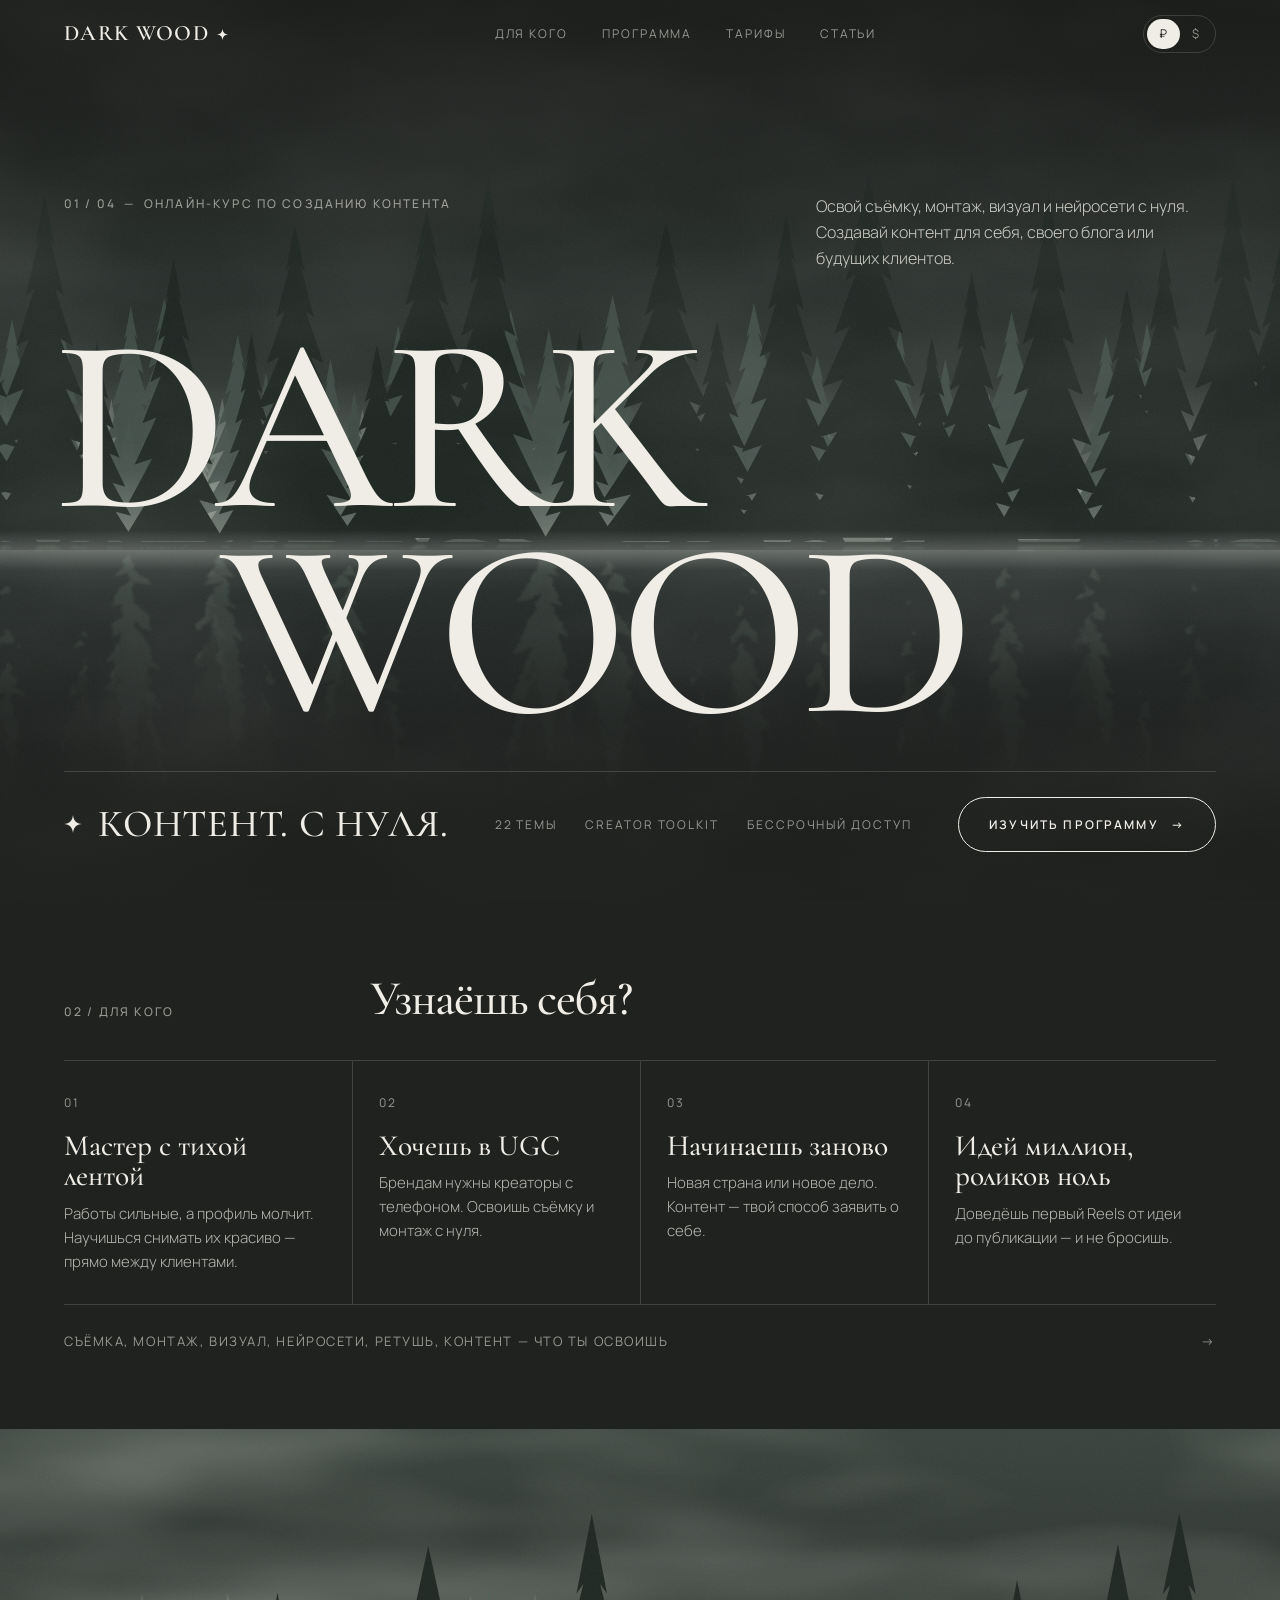
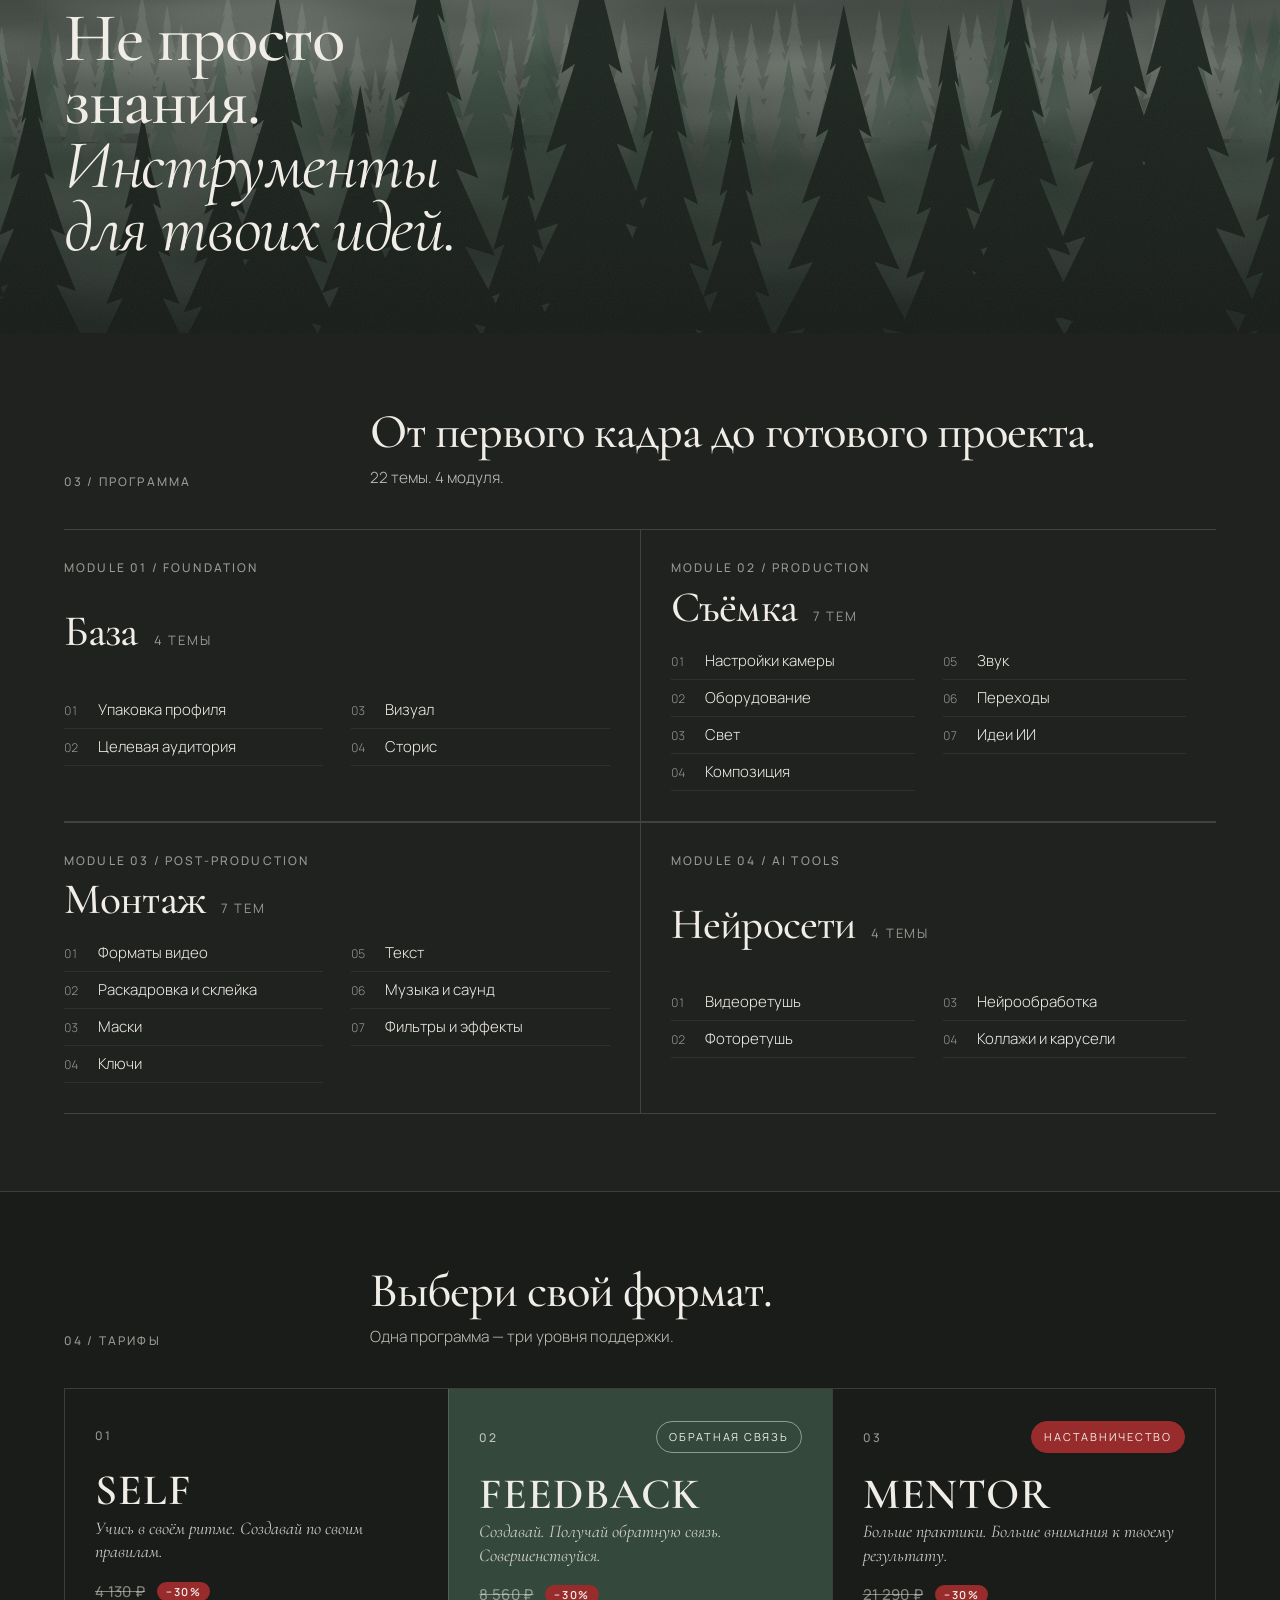
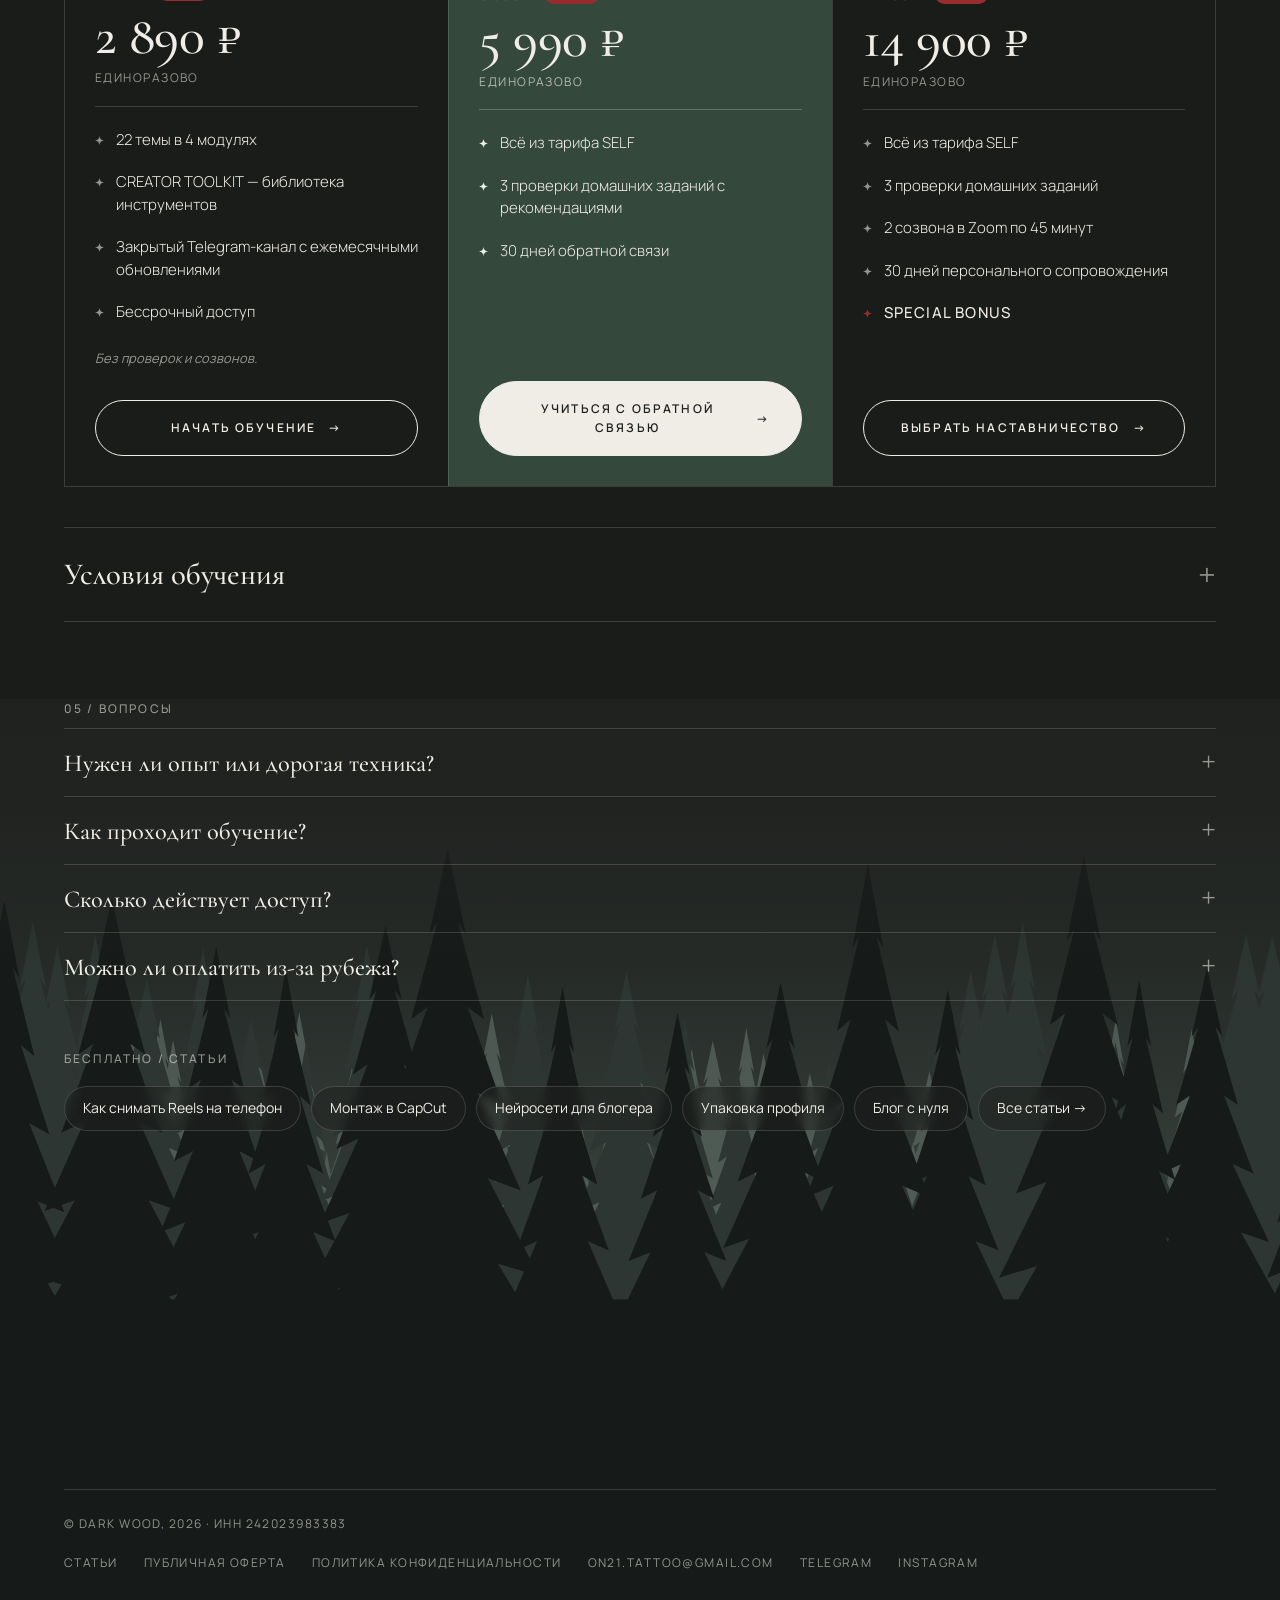
==== index.html @ 6a37f1b8 "Перечёркнутые старые цены −30%; лес внизу без тумана и отражения, уходит в тёмную область Co-Authore" ====
<!DOCTYPE html>
<html lang="ru">
<head>
<meta charset="utf-8">
<meta name="viewport" content="width=device-width, initial-scale=1">
<title>DARK WOOD — онлайн-курс по созданию контента: съёмка, монтаж, нейросети, SMM</title>
<meta name="description" content="Онлайн-курс по созданию контента и блогингу с нуля: съёмка Reels на телефон, монтаж в CapCut, нейросети для контента, ретушь, визуал и продвижение в соцсетях (SMM). 22 темы, бессрочный доступ.">
<meta name="keywords" content="курс блогинга, обучение монтажу, монтаж в CapCut, курс по нейросетям, обучение SMM, съёмка Reels, как вести блог, создание контента, курс для блогеров, онлайн-курс монтажа видео">
<meta name="robots" content="index, follow">
<link rel="canonical" href="https://hulijuli.com/">
<meta name="theme-color" content="#202220">
<link rel="icon" href="favicon.svg" type="image/svg+xml">
<meta property="og:type" content="website">
<meta property="og:locale" content="ru_RU">
<meta property="og:site_name" content="DARK WOOD">
<meta property="og:title" content="DARK WOOD — контент с нуля: съёмка, монтаж, нейросети">
<meta property="og:description" content="Онлайн-курс для блогеров и тех, кто создаёт контент: Reels на телефон, монтаж в CapCut, нейросети, визуал и SMM. 22 темы, бессрочный доступ.">
<meta property="og:url" content="https://hulijuli.com/">
<meta property="og:image" content="https://hulijuli.com/og.png">
<meta property="og:image:width" content="1200">
<meta property="og:image:height" content="630">
<meta name="twitter:card" content="summary_large_image">
<script type="application/ld+json">[{"@context": "https://schema.org", "@type": "Course", "name": "DARK WOOD — контент с нуля", "description": "Онлайн-курс по созданию контента и блогингу с нуля: съёмка Reels на телефон, монтаж в CapCut, нейросети для контента, ретушь, визуал и продвижение в соцсетях (SMM). 22 темы, бессрочный доступ.", "inLanguage": "ru", "url": "https://hulijuli.com/", "provider": {"@type": "Person", "name": "Юлия Ткаченко", "url": "https://hulijuli.com/", "sameAs": ["https://t.me/huli_juli"]}, "educationalLevel": "Beginner", "teaches": ["съёмка контента", "монтаж видео в CapCut", "Reels", "нейросети для контента", "ретушь фото и видео", "визуал для соцсетей", "SMM и продвижение в соцсетях", "ведение блога"], "hasCourseInstance": {"@type": "CourseInstance", "courseMode": "online"}, "offers": [{"@type": "Offer", "name": "SELF", "price": "2890", "priceCurrency": "RUB", "category": "Paid", "availability": "https://schema.org/InStock", "url": "https://hulijuli.com/#pricing"}, {"@type": "Offer", "name": "FEEDBACK", "price": "5990", "priceCurrency": "RUB", "category": "Paid", "availability": "https://schema.org/InStock", "url": "https://hulijuli.com/#pricing"}, {"@type": "Offer", "name": "MENTOR", "price": "14900", "priceCurrency": "RUB", "category": "Paid", "availability": "https://schema.org/InStock", "url": "https://hulijuli.com/#pricing"}]}, {"@context": "https://schema.org", "@type": "FAQPage", "mainEntity": [{"@type": "Question", "name": "Для кого курс DARK WOOD?", "acceptedAnswer": {"@type": "Answer", "text": "Для тех, кто хочет научиться создавать контент с нуля: для своего блога, личного бренда, бизнеса или будущих клиентов. Подойдёт начинающим блогерам, экспертам, мастерам и всем, кто хочет освоить съёмку, монтаж и нейросети."}}, {"@type": "Question", "name": "Нужен ли опыт или дорогая техника?", "acceptedAnswer": {"@type": "Answer", "text": "Нет. Обучение начинается с базы, а снимать выразительные кадры можно даже на телефон."}}, {"@type": "Question", "name": "Чему я научусь на курсе?", "acceptedAnswer": {"@type": "Answer", "text": "Упаковке профиля и работе с целевой аудиторией, визуалу и сторис, съёмке (свет, композиция, звук, переходы), монтажу Reels и коротких видео в CapCut (маски, ключи, текст, музыка, эффекты), а также ретуши фото и видео с помощью нейросетей, коллажам и каруселям."}}, {"@type": "Question", "name": "Как проходит обучение?", "acceptedAnswer": {"@type": "Answer", "text": "Все 22 темы курса находятся в закрытом Telegram-канале. Учиться можно в своём ритме. В тарифах FEEDBACK и MENTOR есть проверки домашних заданий, а в MENTOR — индивидуальные созвоны в Zoom."}}, {"@type": "Question", "name": "Сколько действует доступ?", "acceptedAnswer": {"@type": "Answer", "text": "Доступ к материалам курса, библиотеке CREATOR TOOLKIT и дополнительному каналу — бессрочный. Персональная поддержка в тарифах FEEDBACK и MENTOR — 30 дней."}}, {"@type": "Question", "name": "Можно ли оплатить из-за рубежа?", "acceptedAnswer": {"@type": "Answer", "text": "Да. На сайте можно оплатить в рублях картой российского банка или в валюте картой иностранного банка."}}]}]</script>
<link rel="preconnect" href="https://fonts.googleapis.com">
<link rel="preconnect" href="https://fonts.gstatic.com" crossorigin>
<link href="https://fonts.googleapis.com/css2?family=Cormorant+Garamond:ital,wght@0,400;0,500;0,600;1,400;1,500&family=Manrope:wght@300;400;500;600&display=swap" rel="stylesheet">
<style>
:root{
  --graphite:#202220;
  --graphite-2:#1a1c1a;
  --milk:#F0EDE6;
  --forest:#34483C;
  --wine:#982C2C;
  --muted:rgba(240,237,230,.58);
  --line:rgba(240,237,230,.16);
  --serif:"Cormorant Garamond", "Times New Roman", serif;
  --sans:"Manrope", system-ui, -apple-system, sans-serif;
  --pad:clamp(20px,5vw,72px);
}
*{box-sizing:border-box;margin:0;padding:0}
html{scroll-behavior:smooth}
body{background:var(--graphite);color:var(--milk);font-family:var(--sans);font-weight:400;font-size:16px;line-height:1.6;-webkit-font-smoothing:antialiased;overflow-x:hidden}
a{color:inherit;text-decoration:none}
button{font:inherit;color:inherit;background:none;border:0;cursor:pointer}
.star{display:inline-block;width:.7em;height:.7em;vertical-align:middle}
.star{fill:currentColor}
.wrap{padding:0 var(--pad);max-width:1440px;margin:0 auto}
.label{font-family:var(--sans);font-size:12px;letter-spacing:.18em;text-transform:uppercase;color:var(--muted);font-weight:500}
.rule{height:1px;background:var(--line);border:0}

/* NAV */
.nav{position:fixed;inset:0 0 auto 0;z-index:50;transition:background .4s,border-color .4s;border-bottom:1px solid transparent}
.nav.solid{background:rgba(32,34,32,.86);backdrop-filter:blur(14px);-webkit-backdrop-filter:blur(14px);border-color:var(--line)}
.nav .wrap{display:flex;align-items:center;justify-content:space-between;height:68px;gap:20px}
.logo{font-family:var(--serif);font-size:22px;font-weight:600;letter-spacing:.06em;display:flex;align-items:center;gap:8px}
.logo .star{width:11px;height:11px;color:var(--milk)}
.nav-links{display:flex;gap:34px;align-items:center}
.nav-links a{font-size:12px;letter-spacing:.16em;text-transform:uppercase;color:var(--muted);transition:color .25s}
.nav-links a:hover{color:var(--milk)}
.cur{display:flex;border:1px solid var(--line);border-radius:999px;padding:3px}
.cur button{font-size:12px;letter-spacing:.08em;padding:5px 12px;border-radius:999px;color:var(--muted);transition:all .25s}
.cur button.on{background:var(--milk);color:var(--graphite)}
@media(max-width:760px){.nav-links a{display:none}}

/* HERO */
.hero{position:relative;min-height:100svh;display:flex;flex-direction:column;justify-content:flex-end;overflow:hidden;padding-top:100px}
.hero-fog{position:absolute;inset:0;pointer-events:none}
.hero-fog svg{width:100%;height:100%;display:block}
.hero::after{content:"";position:absolute;inset:0;background:linear-gradient(180deg,rgba(25,27,25,.55) 0%,rgba(25,27,25,0) 30%,rgba(25,27,25,0) 70%,rgba(32,34,32,.85) 100%);pointer-events:none}
.hero .wrap{position:relative;z-index:2;width:100%}
.hero-top{display:flex;justify-content:space-between;align-items:flex-start;gap:24px;margin-bottom:clamp(28px,6vh,64px)}
.hero-top p{max-width:400px;font-size:clamp(15px,1.25vw,18px);color:rgba(240,237,230,.82);font-weight:300}
.hero-title{font-family:var(--serif);font-weight:500;line-height:.82;letter-spacing:-.035em;font-size:clamp(84px,19.5vw,330px);margin-left:-.04em;white-space:nowrap}
.hero-title span{display:block}
.hero-title .w2{padding-left:clamp(0px,13vw,240px)}
.hero-sub{display:flex;align-items:center;justify-content:space-between;gap:24px;flex-wrap:wrap;margin-top:clamp(24px,4vh,44px);padding:22px 0 clamp(26px,5vh,48px);border-top:1px solid var(--line)}
.hero-claim{font-family:var(--serif);font-size:clamp(26px,3vw,44px);font-weight:500;letter-spacing:.02em;display:flex;align-items:center;gap:16px}
.hero-claim .star{width:18px;height:18px}
.hero-meta{display:flex;gap:28px;flex-wrap:wrap}
.hero-meta span{font-size:12px;letter-spacing:.16em;text-transform:uppercase;color:var(--muted)}
.btn{display:inline-flex;align-items:center;gap:12px;padding:17px 30px;border:1px solid var(--milk);border-radius:999px;font-size:12px;letter-spacing:.18em;text-transform:uppercase;font-weight:600;transition:background .3s,color .3s}
.btn:hover{background:var(--milk);color:var(--graphite)}
.btn.fill{background:var(--milk);color:var(--graphite)}
.btn.fill:hover{background:transparent;color:var(--milk)}
.btn .arr{transition:transform .3s}
.btn:hover .arr{transform:translateX(4px)}
@media(max-width:760px){
  .hero-top{flex-direction:column}
  .hero-title{white-space:normal;font-size:clamp(90px,29vw,200px);line-height:.8}
  .hero-title .w2{padding-left:0}
  .hero-sub{flex-direction:column;align-items:flex-start}
}

/* SECTION HEAD */
section{position:relative}
.sec{padding:clamp(90px,13vw,180px) 0}
.sec-head{display:grid;grid-template-columns:minmax(140px,1fr) 3fr;gap:24px;margin-bottom:clamp(50px,7vw,96px)}
.sec-head h2{font-family:var(--serif);font-weight:500;font-size:clamp(44px,6.6vw,108px);line-height:.92;letter-spacing:-.02em}
.sec-head p{margin-top:28px;max-width:560px;color:rgba(240,237,230,.78);font-weight:300;font-size:clamp(15px,1.2vw,18px)}
@media(max-width:760px){.sec-head{grid-template-columns:1fr}}

/* SKILLS */
.skills{display:grid;grid-template-columns:repeat(3,1fr);border-top:1px solid var(--line)}
.skill{padding:36px 32px 44px 0;border-bottom:1px solid var(--line);position:relative}
.skill:not(:nth-child(3n)){border-right:1px solid var(--line)}
.skill:not(:nth-child(3n+1)){padding-left:32px}
.skill .num{font-size:12px;letter-spacing:.16em;color:var(--muted)}
.skill h3{font-family:var(--serif);font-weight:500;font-size:clamp(34px,3.3vw,52px);line-height:1;margin:26px 0 14px;letter-spacing:-.01em}
.skill p{color:rgba(240,237,230,.72);font-weight:300;max-width:300px}
@media(max-width:900px){
  .skills{grid-template-columns:1fr 1fr}
  .skill{padding:30px 20px 36px 0!important;border-right:0!important}
  .skill:nth-child(odd){border-right:1px solid var(--line)!important}
  .skill:nth-child(even){padding-left:20px!important}
}
@media(max-width:560px){
  .skills{grid-template-columns:1fr}
  .skills .skill:nth-child(n){border-right:0!important;padding-left:0!important}
}
.toolkit{display:grid;grid-template-columns:1fr 1fr;border-bottom:1px solid var(--line)}
.toolkit > div{padding:46px 40px 50px 0}
.toolkit > div + div{border-left:1px solid var(--line);padding-left:40px}
.toolkit h3{font-family:var(--serif);font-weight:500;font-size:clamp(32px,3vw,46px);line-height:1.02;margin:22px 0 16px}
.toolkit p{color:rgba(240,237,230,.74);font-weight:300;max-width:500px}
.bonus-tag{display:inline-flex;align-items:center;gap:8px;color:var(--milk)}
.bonus-tag .star{width:10px;height:10px;color:var(--wine)}
@media(max-width:760px){.toolkit{grid-template-columns:1fr}.toolkit > div + div{border-left:0;border-top:1px solid var(--line);padding-left:0}}

/* FOREST BAND (photo placeholder) */
.forest{position:relative;height:clamp(460px,82vh,820px);overflow:hidden;background:#141614}
.forest svg{position:absolute;inset:0;width:100%;height:100%}
.forest .quote{position:absolute;left:0;right:0;bottom:clamp(40px,8vh,90px);z-index:3}
.forest .quote h2{font-family:var(--serif);font-weight:500;font-size:clamp(42px,7vw,120px);line-height:.92;letter-spacing:-.02em;max-width:14ch}
.forest .quote h2 em{font-style:italic;font-weight:400}
.forest .corner{position:absolute;top:28px;z-index:3}

/* PROGRAM */
.modules{border-top:1px solid var(--line)}
.module{display:grid;grid-template-columns:minmax(140px,1fr) 1.4fr 1.6fr;gap:24px;padding:44px 0 50px;border-bottom:1px solid var(--line);transition:background .4s}
.module:hover{background:linear-gradient(90deg,transparent,rgba(52,72,60,.14),transparent)}
.module .mid .label{display:block}
.module h3{font-family:var(--serif);font-weight:500;font-size:clamp(44px,5vw,84px);line-height:.9;letter-spacing:-.02em}
.module .count{margin-top:16px;font-size:13px;letter-spacing:.14em;text-transform:uppercase;color:var(--muted)}
.module ol{list-style:none;columns:2;column-gap:28px;padding-top:6px}
.module li{break-inside:avoid;display:flex;gap:14px;padding:9px 0;border-bottom:1px solid rgba(240,237,230,.07);font-weight:300}
.module li span{font-size:12px;color:var(--muted);min-width:20px;padding-top:3px;font-variant-numeric:tabular-nums}
.program-end{display:flex;align-items:center;gap:18px;margin-top:56px;font-family:var(--serif);font-size:clamp(24px,2.6vw,38px);font-weight:500}
.program-end .star{width:16px;height:16px;flex:none}
@media(max-width:900px){.module{grid-template-columns:1fr;gap:18px}.module ol{columns:1}}

/* PRICING */
.pricing{background:var(--graphite-2);border-top:1px solid var(--line)}
.plans{display:grid;grid-template-columns:repeat(3,1fr);gap:0;border:1px solid var(--line)}
.plan{padding:40px 34px 38px;display:flex;flex-direction:column;position:relative}
.plan + .plan{border-left:1px solid var(--line)}
.plan .top{min-height:28px;display:flex;justify-content:space-between;align-items:center}
.plan h3{font-family:var(--serif);font-weight:600;font-size:clamp(40px,3.4vw,56px);letter-spacing:.02em;margin:32px 0 6px;line-height:1}
.plan .tagline{font-family:var(--serif);font-style:italic;font-size:21px;color:rgba(240,237,230,.82);min-height:58px;line-height:1.3}
.price{font-family:var(--serif);font-size:clamp(46px,4.2vw,68px);font-weight:500;letter-spacing:-.01em;margin:28px 0 8px;line-height:1}
.price small{font-size:.5em;margin-left:4px}
.price-note{font-size:12px;letter-spacing:.12em;text-transform:uppercase;color:var(--muted);margin-bottom:28px}
.plan ul{list-style:none;flex:1;border-top:1px solid var(--line);padding-top:12px}
.plan li{display:flex;gap:12px;padding:10px 0;font-weight:300;font-size:15px;line-height:1.5}
.plan li .star{width:9px;height:9px;margin-top:7px;flex:none;color:var(--muted)}
.plan .foot{font-size:13px;color:var(--muted);margin-top:14px;font-style:italic}
.plan .btn{margin-top:32px;justify-content:center;width:100%}
.plan.featured{background:var(--forest)}
.plan.featured li .star{color:var(--milk)}
.badge{font-size:11px;letter-spacing:.16em;text-transform:uppercase;padding:6px 12px;border:1px solid rgba(240,237,230,.5);border-radius:999px}
.badge.wine{border-color:var(--wine);background:var(--wine)}
.special{color:var(--milk);font-weight:500;letter-spacing:.08em}
@media(max-width:980px){.plans{grid-template-columns:1fr}.plan + .plan{border-left:0;border-top:1px solid var(--line)}}

.terms{display:grid;grid-template-columns:minmax(140px,1fr) 3fr;gap:24px;margin-top:clamp(70px,9vw,120px)}
.terms h3{font-family:var(--serif);font-weight:500;font-size:clamp(34px,3.6vw,56px);line-height:1;margin-bottom:30px}
.terms-list{display:grid;grid-template-columns:1fr 1fr;border-top:1px solid var(--line)}
.terms-list div{padding:24px 28px 26px 0;border-bottom:1px solid var(--line);font-weight:300;color:rgba(240,237,230,.82);display:flex;gap:16px}
.terms-list div:nth-child(even){padding-left:28px;border-left:1px solid var(--line)}
.terms-list .n{font-size:12px;color:var(--muted);padding-top:3px;letter-spacing:.1em}
@media(max-width:760px){.terms{grid-template-columns:1fr}.terms-list{grid-template-columns:1fr}.terms-list div:nth-child(even){padding-left:0;border-left:0}}

.faq-list{border-top:1px solid var(--line)}
.faq-list details{border-bottom:1px solid var(--line)}
.faq-list summary{list-style:none;cursor:pointer;display:flex;justify-content:space-between;gap:24px;align-items:baseline;padding:26px 0;font-family:var(--serif);font-size:clamp(24px,2.4vw,34px);font-weight:500;line-height:1.15}
.faq-list summary::-webkit-details-marker{display:none}
.faq-list summary::after{content:"+";font-family:var(--sans);font-weight:300;font-size:26px;color:var(--muted);transition:transform .3s}
.faq-list details[open] summary::after{transform:rotate(45deg)}
.faq-list details p{padding:0 0 28px;max-width:720px;color:rgba(240,237,230,.78);font-weight:300}

/* compact layout */
.sec{padding:clamp(64px,8vw,120px) 0}
.sec-head{margin-bottom:clamp(34px,4.5vw,60px)}
.who{display:grid;grid-template-columns:repeat(4,1fr);border-top:1px solid var(--line)}
.who>div{padding:28px 26px 30px 0;border-bottom:1px solid var(--line)}
.who>div+div{padding-left:26px;border-left:1px solid var(--line)}
.who .num{font-size:12px;letter-spacing:.16em;color:var(--muted)}
.who h3{font-family:var(--serif);font-weight:500;font-size:clamp(26px,2.3vw,34px);line-height:1.05;margin:16px 0 10px}
.who p{color:rgba(240,237,230,.72);font-weight:300;font-size:15px}
.more{display:flex;justify-content:space-between;gap:20px;align-items:center;margin-top:26px;font-size:13px;letter-spacing:.12em;text-transform:uppercase;color:var(--muted);transition:color .25s}
.more:hover{color:var(--milk)}
@media(max-width:900px){.who{grid-template-columns:1fr 1fr}.who>div:nth-child(3){border-left:0;padding-left:0}}
@media(max-width:560px){.who{grid-template-columns:1fr 1fr}.who>div{padding:20px 14px 22px 0!important}.who>div:nth-child(even){padding-left:14px!important;border-left:1px solid var(--line)!important}.who>div:nth-child(odd){border-left:0!important}.who h3{font-size:22px;margin:10px 0 6px}.who p{font-size:13px}}
.forest{height:clamp(380px,56vh,560px)!important}
.forest .quote h2{font-size:clamp(38px,5.4vw,88px)!important}
.modules{display:grid;grid-template-columns:1fr 1fr;border-top:0}
.module{grid-template-columns:1fr!important;gap:10px!important;padding:28px 30px 30px 0!important;border-bottom:1px solid var(--line);border-top:1px solid var(--line)}
.module:nth-child(even){padding-left:30px!important;border-left:1px solid var(--line)}
.module .mid{display:flex;align-items:baseline;gap:16px}
.module h3{font-size:clamp(36px,3.4vw,52px)!important}
.module .count{margin-top:0!important}
.module ol{columns:2!important}
.module li{padding:6px 0!important;font-size:15px}
@media(max-width:900px){.modules{grid-template-columns:1fr}.module:nth-child(even){padding-left:0!important;border-left:0}}
details.terms{display:block!important;margin-top:40px;border-top:1px solid var(--line);border-bottom:1px solid var(--line)}
details.terms summary{list-style:none;cursor:pointer;display:flex;justify-content:space-between;padding:22px 0;font-family:var(--serif);font-size:clamp(24px,2.4vw,32px);font-weight:500}
details.terms summary::-webkit-details-marker{display:none}
details.terms summary span{font-family:var(--sans);font-weight:300;color:var(--muted);transition:transform .3s}
details.terms[open] summary span{transform:rotate(45deg)}
details.terms .terms-list{margin-bottom:24px}
.arts{margin-top:44px}
.arts>div{display:flex;flex-wrap:wrap;gap:10px;margin-top:16px}
.arts a{padding:10px 18px;border:1px solid var(--line);border-radius:999px;font-size:14px;transition:border-color .25s,background .25s}
.arts a:hover{border-color:var(--milk);background:rgba(240,237,230,.05)}
footer{position:relative;padding-top:0!important}
.foot-forest{display:block;width:100%;height:clamp(120px,14vw,220px);margin-bottom:clamp(40px,6vw,80px)}

.sec{padding:clamp(48px,6vw,90px) 0}
.sec-head{margin-bottom:clamp(26px,3vw,40px);align-items:end}
.sec-head h2{font-size:clamp(34px,3.8vw,56px)!important}
.sec-head p{margin-top:12px!important}
#faq .faq-list summary{padding:18px 0;font-size:clamp(20px,1.9vw,26px)}
.plan{padding:32px 30px 30px!important}
.plan h3{margin:20px 0 4px!important}
.plan .tagline{min-height:0!important;font-size:18px!important}
.price{margin:18px 0 6px!important}
.price-note{margin-bottom:18px!important}
.chips{display:flex;flex-wrap:wrap;gap:10px 26px;margin-top:26px;font-size:12px;letter-spacing:.16em;text-transform:uppercase;color:var(--milk)}
.author{margin-top:22px;max-width:760px;color:rgba(240,237,230,.74);font-weight:300;font-size:15px}
.author em{display:block;margin-top:6px;font-family:var(--serif);font-style:italic;font-size:20px;color:var(--milk)}
.endwrap{position:relative;overflow:hidden}
.end-bg{position:absolute;inset:0;z-index:0;pointer-events:none}
.end-bg svg{width:100%;height:100%;display:block}
.endwrap>section,.endwrap>footer{position:relative;z-index:1;background:transparent!important}
.endwrap footer{border-top:0!important;padding-top:clamp(120px,22vw,320px)!important}
.endwrap .arts a{background:rgba(32,34,32,.55);backdrop-filter:blur(4px);-webkit-backdrop-filter:blur(4px)}
.old-row{display:flex;align-items:center;gap:12px;font-family:var(--sans);font-size:15px;margin-bottom:8px;letter-spacing:.02em}
.old-row s{color:rgba(240,237,230,.5);text-decoration-thickness:1px}
.old-row b{font-weight:600;font-size:11px;letter-spacing:.14em;padding:4px 9px;border-radius:999px;background:var(--wine);color:var(--milk)}
/* FOOTER */
footer{border-top:1px solid var(--line);padding:clamp(70px,10vw,130px) 0 36px;overflow:hidden}
.foot-cta{display:flex;justify-content:space-between;align-items:flex-end;gap:30px;flex-wrap:wrap;margin-bottom:clamp(60px,9vw,120px)}
.foot-cta h2{font-family:var(--serif);font-weight:500;font-size:clamp(46px,6.4vw,104px);line-height:.92;letter-spacing:-.02em}
.foot-word{font-family:var(--serif);font-weight:500;font-size:clamp(70px,17.5vw,300px);line-height:.8;letter-spacing:-.035em;white-space:nowrap;color:rgba(240,237,230,.06);margin:0 0 30px -.03em;user-select:none}
.foot-bottom{display:flex;justify-content:space-between;gap:20px;flex-wrap:wrap;padding-top:24px;border-top:1px solid var(--line)}
.foot-bottom a,.foot-bottom span{font-size:12px;letter-spacing:.12em;text-transform:uppercase;color:var(--muted)}
.foot-bottom a:hover{color:var(--milk)}
.foot-links{display:flex;gap:26px;flex-wrap:wrap}
@media(max-width:760px){.foot-word{white-space:normal;font-size:30vw}}

/* CHECKOUT DIALOG */
.dlg{position:fixed;inset:0;z-index:100;display:none;align-items:center;justify-content:center;padding:20px;background:rgba(12,13,12,.72);backdrop-filter:blur(8px);-webkit-backdrop-filter:blur(8px)}
.dlg.open{display:flex}
.dlg-box{width:100%;max-width:520px;background:var(--graphite);border:1px solid var(--line);padding:38px 34px 32px;position:relative;animation:rise .35s ease}
@keyframes rise{from{opacity:0;transform:translateY(14px)}to{opacity:1;transform:none}}
.dlg-x{position:absolute;top:16px;right:18px;font-size:26px;line-height:1;color:var(--muted)}
.dlg-x:hover{color:var(--milk)}
.dlg h3{font-family:var(--serif);font-weight:600;font-size:44px;line-height:1;margin:14px 0 6px}
.dlg .dlg-price{font-family:var(--serif);font-size:28px;color:rgba(240,237,230,.85);margin-bottom:26px}
.pay-opt{display:flex;justify-content:space-between;align-items:center;gap:16px;width:100%;text-align:left;padding:20px 22px;border:1px solid var(--line);margin-bottom:12px;transition:border-color .25s,background .25s}
.pay-opt:hover{border-color:var(--milk);background:rgba(240,237,230,.04)}
.pay-opt strong{display:block;font-weight:500;font-size:16px}
.pay-opt small{display:block;color:var(--muted);font-size:13px;margin-top:2px}
.pay-opt .amt{font-family:var(--serif);font-size:26px;white-space:nowrap}
.promo{display:flex;gap:8px;margin:0 0 18px}
.promo input{flex:1;min-width:0;background:transparent;border:1px solid var(--line);color:var(--milk);font:inherit;font-size:14px;letter-spacing:.12em;text-transform:uppercase;padding:13px 16px;outline:none;transition:border-color .25s}
.promo input::placeholder{color:var(--muted);letter-spacing:.14em}
.promo input:focus{border-color:var(--milk)}
.promo button{border:1px solid var(--milk);padding:0 18px;font-size:11px;letter-spacing:.16em;text-transform:uppercase;font-weight:600;transition:background .25s,color .25s}
.promo button:hover{background:var(--milk);color:var(--graphite)}
.promo.ok input{border-color:var(--forest);background:rgba(52,72,60,.25)}
.promo-msg{font-size:13px;margin:-10px 0 16px;min-height:0}
.promo-msg.ok{color:#9fb8a6}.promo-msg.err{color:#d98080}
.promo-msg button{font-size:12px;text-decoration:underline;color:var(--muted);margin-left:8px}
.dlg-box{max-height:calc(100svh - 40px);overflow-y:auto}
@media(max-width:560px){
  .dlg{padding:12px;align-items:flex-end}
  .dlg-box{padding:30px 20px 22px}
  .dlg h3{font-size:38px}
  .pay-opt{flex-direction:column;align-items:flex-start;gap:10px;padding:16px 18px}
}
.pay-opt .amt s{font-size:.62em;color:var(--muted);margin-right:8px}
.dlg-note{font-size:13px;color:var(--muted);margin-top:16px;line-height:1.5}
.dlg-msg{display:none;margin-top:14px;padding:14px 16px;border-left:2px solid var(--wine);font-size:14px;color:rgba(240,237,230,.86);background:rgba(152,44,44,.08)}

/* REVEAL */
.rv{opacity:0;transform:translateY(26px);transition:opacity 1s ease,transform 1s ease}
.rv.in{opacity:1;transform:none}
@media (prefers-reduced-motion:reduce){.rv{opacity:1;transform:none;transition:none}html{scroll-behavior:auto}}
</style>
</head>
<body>

<svg width="0" height="0" style="position:absolute" aria-hidden="true">
  <symbol id="s" viewBox="0 0 20 20"><path d="M10 0C10.6 6.2 13.8 9.4 20 10C13.8 10.6 10.6 13.8 10 20C9.4 13.8 6.2 10.6 0 10C6.2 9.4 9.4 6.2 10 0Z"/></symbol>
</svg>

<!-- NAV -->
<header class="nav" id="nav">
  <div class="wrap">
    <a href="#top" class="logo">DARK WOOD <svg class="star"><use href="#s"/></svg></a>
    <nav class="nav-links">
      <a href="#for">Для кого</a>
      <a href="#program">Программа</a>
      <a href="#pricing">Тарифы</a>
      <a href="/blog/">Статьи</a>
    </nav>
    <div class="cur" role="group" aria-label="Валюта">
      <button data-cur="RUB" class="on">₽</button>
      <button data-cur="USD">$</button>
    </div>
  </div>
</header>

<!-- 01 HERO -->
<section class="hero" id="top">
  <div class="hero-fog" aria-hidden="true">
    <svg viewBox="0 0 1440 900" preserveAspectRatio="xMidYMid slice">
      <defs>
        <linearGradient id="hSky" x1="0" y1="0" x2="0" y2="1">
          <stop offset="0" stop-color="#191b19"/><stop offset=".45" stop-color="#2c3430"/><stop offset=".6" stop-color="#46524c"/><stop offset=".61" stop-color="#3a4440"/><stop offset="1" stop-color="#141614"/>
        </linearGradient>
        <linearGradient id="hMist" x1="0" y1="0" x2="0" y2="1">
          <stop offset="0" stop-color="#d9ddd3" stop-opacity="0"/><stop offset=".5" stop-color="#d9ddd3" stop-opacity=".28"/><stop offset="1" stop-color="#d9ddd3" stop-opacity="0"/>
        </linearGradient>
        <linearGradient id="hWater" x1="0" y1="0" x2="0" y2="1">
          <stop offset="0" stop-color="#202220" stop-opacity=".15"/><stop offset=".55" stop-color="#1a1c1a" stop-opacity=".7"/><stop offset="1" stop-color="#141614" stop-opacity=".97"/>
        </linearGradient>
        <filter id="hRipple" x="0" y="0" width="100%" height="100%">
          <feTurbulence type="fractalNoise" baseFrequency=".0015 .09" numOctaves="2" seed="4" result="t">
            <animate attributeName="baseFrequency" dur="14s" values=".0015 .09;.0018 .1;.0015 .09" repeatCount="indefinite"/>
          </feTurbulence>
          <feDisplacementMap in="SourceGraphic" in2="t" scale="16" xChannelSelector="R" yChannelSelector="G"/>
          <feGaussianBlur stdDeviation="1.2"/>
        </filter>
        <filter id="fog" x="0" y="0" width="100%" height="100%">
          <feTurbulence type="fractalNoise" baseFrequency=".0028 .006" numOctaves="4" seed="7">
            <animate attributeName="baseFrequency" dur="60s" values=".0028 .006;.0032 .0068;.0028 .006" repeatCount="indefinite"/>
          </feTurbulence>
          <feColorMatrix values="0 0 0 0 .94  0 0 0 0 .93  0 0 0 0 .9  0 0 0 .55 -.18"/>
        </filter>
        <filter id="hGrain"><feTurbulence type="fractalNoise" baseFrequency=".9" numOctaves="2"/><feColorMatrix values="0 0 0 0 1 0 0 0 0 1 0 0 0 0 1 0 0 0 .05 0"/></filter>
      </defs>
      <rect width="1440" height="900" fill="url(#hSky)"/>
      <g id="hFar" fill="#66726b" opacity=".6"></g>
      <rect y="380" width="1440" height="220" fill="url(#hMist)"/>
      <g id="hMid" fill="#3e4a44" opacity=".9"></g>
      <rect y="470" width="1440" height="120" fill="url(#hMist)" opacity=".8"/>
      <g id="hNear" fill="#1c2420"></g>
      <g transform="translate(0,1088) scale(1,-1)" filter="url(#hRipple)" opacity=".55">
        <use href="#hFar"/><use href="#hMid"/><use href="#hNear"/>
      </g>
      <rect y="544" width="1440" height="356" fill="url(#hWater)"/>
      <rect y="530" width="1440" height="40" fill="url(#hMist)" opacity=".9"/>
      <rect width="1440" height="900" filter="url(#fog)" opacity=".28"/>
      <rect width="1440" height="900" filter="url(#hGrain)"/>
    </svg>
  </div>
  <div class="wrap">
    <div class="hero-top rv">
      <span class="label">01 / 04 &nbsp;—&nbsp; Онлайн-курс по созданию контента</span>
      <p>Освой съёмку, монтаж, визуал и нейросети с нуля. Создавай контент для себя, своего блога или будущих клиентов.</p>
    </div>
    <h1 class="hero-title rv"><span>DARK</span><span class="w2">WOOD</span></h1>
    <div class="hero-sub rv">
      <div class="hero-claim"><svg class="star"><use href="#s"/></svg> КОНТЕНТ. С НУЛЯ.</div>
      <div class="hero-meta">
        <span>22 темы</span><span>Creator Toolkit</span><span>Бессрочный доступ</span>
      </div>
      <a href="#program" class="btn">Изучить программу <span class="arr">→</span></a>
    </div>
  </div>
</section>

<!-- 02 FOR WHOM -->
<section class="sec" id="for">
  <div class="wrap">
    <div class="sec-head rv">
      <span class="label">02 / Для кого</span>
      <div>
        <h2>Узнаёшь себя?</h2>
      </div>
    </div>
    <div class="who">
      <div class="rv"><span class="num">01</span><h3>Мастер с тихой лентой</h3><p>Работы сильные, а профиль молчит. Научишься снимать их красиво — прямо между клиентами.</p></div>
      <div class="rv"><span class="num">02</span><h3>Хочешь в UGC</h3><p>Брендам нужны креаторы с телефоном. Освоишь съёмку и монтаж с нуля.</p></div>
      <div class="rv"><span class="num">03</span><h3>Начинаешь заново</h3><p>Новая страна или новое дело. Контент — твой способ заявить о себе.</p></div>
      <div class="rv"><span class="num">04</span><h3>Идей миллион, роликов ноль</h3><p>Доведёшь первый Reels от идеи до публикации — и не бросишь.</p></div>
    </div>
    
    <a class="more rv" href="/navyki/">Съёмка, монтаж, визуал, нейросети, ретушь, контент — что ты освоишь <span>→</span></a>
  </div>
</section>

<!-- FOREST BAND -->
<section class="forest" aria-label="Не просто знания">
  <svg viewBox="0 0 1440 820" preserveAspectRatio="xMidYMid slice" aria-hidden="true">
    <defs>
      <linearGradient id="sky" x1="0" y1="0" x2="0" y2="1">
        <stop offset="0" stop-color="#3f4a43"/><stop offset=".55" stop-color="#262c28"/><stop offset="1" stop-color="#121412"/>
      </linearGradient>
      <linearGradient id="mist" x1="0" y1="0" x2="0" y2="1">
        <stop offset="0" stop-color="#cfd3c8" stop-opacity="0"/><stop offset=".5" stop-color="#cfd3c8" stop-opacity=".22"/><stop offset="1" stop-color="#cfd3c8" stop-opacity="0"/>
      </linearGradient>
      <linearGradient id="shade" x1="0" y1="0" x2="0" y2="1">
        <stop offset=".45" stop-color="#141614" stop-opacity="0"/><stop offset="1" stop-color="#141614" stop-opacity=".95"/>
      </linearGradient>
      <filter id="fog2"><feTurbulence type="fractalNoise" baseFrequency=".0022 .008" numOctaves="3" seed="3"><animate attributeName="seed" dur="1s" values="3"/></feTurbulence><feColorMatrix values="0 0 0 0 .85 0 0 0 0 .87 0 0 0 0 .82 0 0 0 .9 -.35"/></filter>
      <filter id="grain"><feTurbulence type="fractalNoise" baseFrequency=".9" numOctaves="2"/><feColorMatrix values="0 0 0 0 1 0 0 0 0 1 0 0 0 0 1 0 0 0 .05 0"/></filter>
    </defs>
    <rect width="1440" height="820" fill="url(#sky)"/>
    <g id="ridge1" fill="#4d5a51" opacity=".55"></g>
    <rect y="260" width="1440" height="260" fill="url(#mist)"/>
    <g id="ridge2" fill="#34483C" opacity=".75"></g>
    <rect width="1440" height="820" filter="url(#fog2)" opacity=".5"/>
    <g id="ridge3" fill="#1d2620"></g>
    <rect width="1440" height="820" fill="url(#shade)"/>
    <rect width="1440" height="820" filter="url(#grain)"/>
  </svg>
    <div class="wrap quote rv">
    <h2>Не просто знания. <em>Инструменты для твоих идей.</em></h2>
  </div>
</section>

<!-- 03 PROGRAM -->
<section class="sec" id="program">
  <div class="wrap">
    <div class="sec-head rv">
      <span class="label">03 / Программа</span>
      <div>
        <h2>От первого кадра до готового проекта.</h2>
        <p>22 темы. 4 модуля.</p>
      </div>
    </div>

    <div class="modules">
      <article class="module rv">
        <span class="label">Module 01 / Foundation</span>
        <div class="mid"><h3>База</h3><div class="count">4 темы</div></div>
        <ol><li><span>01</span>Упаковка профиля</li><li><span>02</span>Целевая аудитория</li><li><span>03</span>Визуал</li><li><span>04</span>Сторис</li></ol>
      </article>
      <article class="module rv">
        <span class="label">Module 02 / Production</span>
        <div class="mid"><h3>Съёмка</h3><div class="count">7 тем</div></div>
        <ol><li><span>01</span>Настройки камеры</li><li><span>02</span>Оборудование</li><li><span>03</span>Свет</li><li><span>04</span>Композиция</li><li><span>05</span>Звук</li><li><span>06</span>Переходы</li><li><span>07</span>Идеи ИИ</li></ol>
      </article>
      <article class="module rv">
        <span class="label">Module 03 / Post-production</span>
        <div class="mid"><h3>Монтаж</h3><div class="count">7 тем</div></div>
        <ol><li><span>01</span>Форматы видео</li><li><span>02</span>Раскадровка и склейка</li><li><span>03</span>Маски</li><li><span>04</span>Ключи</li><li><span>05</span>Текст</li><li><span>06</span>Музыка и саунд</li><li><span>07</span>Фильтры и эффекты</li></ol>
      </article>
      <article class="module rv">
        <span class="label">Module 04 / AI Tools</span>
        <div class="mid"><h3>Нейросети</h3><div class="count">4 темы</div></div>
        <ol><li><span>01</span>Видеоретушь</li><li><span>02</span>Фоторетушь</li><li><span>03</span>Нейрообработка</li><li><span>04</span>Коллажи и карусели</li></ol>
      </article>
    </div>
    
  </div>
</section>

<!-- 04 PRICING -->
<section class="sec pricing" id="pricing">
  <div class="wrap">
    <div class="sec-head rv">
      <span class="label">04 / Тарифы</span>
      <div>
        <h2>Выбери свой формат.</h2>
        <p>Одна программа — три уровня поддержки.</p>
      </div>
    </div>

    <div class="plans">
      <div class="plan rv">
        <div class="top"><span class="label">01</span></div>
        <h3>SELF</h3>
        <p class="tagline">Учись в своём ритме. Создавай по своим правилам.</p>
        <div class="price" data-plan="self"></div>
        <div class="price-note">Единоразово</div>
        <ul>
          <li><svg class="star"><use href="#s"/></svg>22 темы в 4 модулях</li>
          <li><svg class="star"><use href="#s"/></svg>CREATOR TOOLKIT — библиотека инструментов</li>
          <li><svg class="star"><use href="#s"/></svg>Закрытый Telegram-канал с ежемесячными обновлениями</li>
          <li><svg class="star"><use href="#s"/></svg>Бессрочный доступ</li>
        </ul>
        <p class="foot">Без проверок и созвонов.</p>
        <button class="btn" data-buy="self">Начать обучение <span class="arr">→</span></button>
      </div>

      <div class="plan featured rv">
        <div class="top"><span class="label" style="color:rgba(240,237,230,.75)">02</span><span class="badge">Обратная связь</span></div>
        <h3>FEEDBACK</h3>
        <p class="tagline">Создавай. Получай обратную связь. Совершенствуйся.</p>
        <div class="price" data-plan="feedback"></div>
        <div class="price-note" style="color:rgba(240,237,230,.7)">Единоразово</div>
        <ul style="border-color:rgba(240,237,230,.25)">
          <li><svg class="star"><use href="#s"/></svg>Всё из тарифа SELF</li>
          <li><svg class="star"><use href="#s"/></svg>3 проверки домашних заданий с рекомендациями</li>
          <li><svg class="star"><use href="#s"/></svg>30 дней обратной связи</li>
        </ul>
        <button class="btn fill" data-buy="feedback">Учиться с обратной связью <span class="arr">→</span></button>
      </div>

      <div class="plan rv">
        <div class="top"><span class="label">03</span><span class="badge wine">Наставничество</span></div>
        <h3>MENTOR</h3>
        <p class="tagline">Больше практики. Больше внимания к твоему результату.</p>
        <div class="price" data-plan="mentor"></div>
        <div class="price-note">Единоразово</div>
        <ul>
          <li><svg class="star"><use href="#s"/></svg>Всё из тарифа SELF</li>
          <li><svg class="star"><use href="#s"/></svg>3 проверки домашних заданий</li>
          <li><svg class="star"><use href="#s"/></svg>2 созвона в Zoom по 45 минут</li>
          <li><svg class="star"><use href="#s"/></svg>30 дней персонального сопровождения</li>
          <li><svg class="star" style="color:var(--wine)"><use href="#s"/></svg><span class="special">SPECIAL BONUS</span></li>
        </ul>
        <button class="btn" data-buy="mentor">Выбрать наставничество <span class="arr">→</span></button>
      </div>
    </div>

    <details class="terms rv">
      <summary>Условия обучения <span>+</span></summary>
      <div>
        <div class="terms-list">
          <div><span class="n">01</span>Оплата единоразовая, без подписки.</div>
          <div><span class="n">02</span>Все три тарифа включают бессрочный доступ к 22 темам курса, библиотеке CREATOR TOOLKIT и дополнительному Telegram-каналу.</div>
          <div><span class="n">03</span>Дополнительный канал ежемесячно пополняется новыми полезными материалами.</div>
          <div><span class="n">04</span>Персональная поддержка в тарифах FEEDBACK и MENTOR предоставляется в течение 30 календарных дней с момента получения доступа к курсу.</div>
          <div><span class="n">05</span>Одна проверка — разбор одной отправленной работы с рекомендациями. Созвоны в тарифе MENTOR проходят в Zoom.</div>
          <div><span class="n">06</span>Оплата в рублях — картой российского банка. Оплата в валюте — картой иностранного банка.</div>
          <div><span class="n">07</span><span><b style="font-weight:500;color:var(--milk)">Оплата не возвращается:</b> сразу после оплаты открывается полный доступ ко всем материалам курса.</span></div>
        </div>
      </div>
    </details>
  </div>
</section>

<div class="endwrap">
<div class="end-bg" aria-hidden="true">
  <svg viewBox="0 0 1440 1000" preserveAspectRatio="xMidYMax slice">
    <defs>
      <linearGradient id="eSky" x1="0" y1="0" x2="0" y2="1">
        <stop offset="0" stop-color="#202220"/><stop offset=".3" stop-color="#262b28"/><stop offset=".62" stop-color="#3c4641"/><stop offset="1" stop-color="#3c4641"/>
      </linearGradient>
      <linearGradient id="eTop" x1="0" y1="0" x2="0" y2="1">
        <stop offset="0" stop-color="#202220" stop-opacity="1"/><stop offset=".12" stop-color="#202220" stop-opacity=".6"/><stop offset=".3" stop-color="#202220" stop-opacity="0"/>
      </linearGradient>
    </defs>
    <rect width="1440" height="1000" fill="url(#eSky)"/>
    <g id="eFar" fill="#56625c" opacity=".8"></g>
    <g id="eMid" fill="#2d3632"></g>
    <g id="eNear" fill="#161a18"></g>
    <rect y="660" width="1440" height="340" fill="#161a18"/>
    <rect width="1440" height="1000" fill="url(#eTop)"/>
  </svg>
</div>
<!-- FAQ -->
<section class="sec" id="faq" style="padding-top:0">
  <div class="wrap">
    <span class="label" style="display:block;margin-bottom:10px">05 / Вопросы</span>
    <div class="faq-list rv">
        <details><summary>Нужен ли опыт или дорогая техника?</summary><p>Нет. Обучение начинается с базы, а снимать выразительные кадры можно даже на телефон.</p></details>
        <details><summary>Как проходит обучение?</summary><p>Все 22 темы курса находятся в закрытом Telegram-канале. Учиться можно в своём ритме. В тарифах FEEDBACK и MENTOR есть проверки домашних заданий, а в MENTOR — индивидуальные созвоны в Zoom.</p></details>
        <details><summary>Сколько действует доступ?</summary><p>Доступ к материалам курса, библиотеке CREATOR TOOLKIT и дополнительному каналу — бессрочный. Персональная поддержка в тарифах FEEDBACK и MENTOR — 30 дней.</p></details>
        <details><summary>Можно ли оплатить из-за рубежа?</summary><p>Да. На сайте можно оплатить в рублях картой российского банка или в валюте картой иностранного банка.</p></details>
    </div>
    <div class="arts rv"><span class="label">Бесплатно / Статьи</span><div>
      <a href="/blog/kak-snimat-reels-na-telefon/">Как снимать Reels на телефон</a>
      <a href="/blog/montazh-v-capcut-dlya-nachinayushchih/">Монтаж в CapCut</a>
      <a href="/blog/neyroseti-dlya-blogera/">Нейросети для блогера</a>
      <a href="/blog/upakovka-profilya-instagram/">Упаковка профиля</a>
      <a href="/blog/kak-nachat-blog-s-nulya/">Блог с нуля</a>
      <a href="/blog/">Все статьи →</a>
    </div></div>
  </div>
</section>

<!-- FOOTER -->
<footer>
  
  <div class="wrap">
    
        <div class="foot-bottom">
      <span>© DARK WOOD, 2026 · ИНН 242023983383</span>
      <div class="foot-links">
        <a href="/blog/">Статьи</a>
        <a href="oferta.html">Публичная оферта</a>
        <a href="privacy.html">Политика конфиденциальности</a>
        <a href="mailto:on21.tattoo@gmail.com">on21.tattoo@gmail.com</a>
        <a href="https://t.me/huli_juli">Telegram</a>
        <a href="https://www.instagram.com/hulijuli_/" target="_blank" rel="noopener">Instagram</a>
      </div>
    </div>
  </div>
</footer>
</div>

<!-- CHECKOUT -->
<div class="dlg" id="dlg" role="dialog" aria-modal="true" aria-labelledby="dlgTitle">
  <div class="dlg-box">
    <button class="dlg-x" id="dlgClose" aria-label="Закрыть">×</button>
    <span class="label">Оформление</span>
    <h3 id="dlgTitle">SELF</h3>
    <div class="dlg-price" id="dlgPrice"></div>
    <form class="promo" id="promo" autocomplete="off">
      <input id="promoIn" type="text" placeholder="Промокод" aria-label="Промокод" maxlength="40">
      <button type="submit">Применить</button>
    </form>
    <div class="promo-msg" id="promoMsg" aria-live="polite"></div>
    <button class="pay-opt" data-pay="RUB">
      <div><strong>Карта российского банка</strong><small>Оплата в рублях · МИР, Visa, Mastercard РФ, СБП</small></div>
      <span class="amt" id="amtRUB"></span>
    </button>
    <button class="pay-opt" data-pay="USD">
      <div><strong>Иностранная карта</strong><small>Оплата в валюте · Visa, Mastercard, Apple Pay</small></div>
      <span class="amt" id="amtUSD"></span>
    </button>
    <div class="dlg-msg" id="dlgMsg">Платёжная ссылка для этого способа ещё не подключена.</div>
    <p class="dlg-note">После оплаты на почту придёт ссылка-приглашение в закрытый Telegram-канал курса. <b style="font-weight:500;color:var(--milk)">Оплата не возвращается</b> — доступ ко всем материалам открывается сразу. Нажимая кнопку оплаты, вы принимаете условия <a href="oferta.html" style="text-decoration:underline">публичной оферты</a> и даёте согласие на обработку персональных данных согласно <a href="privacy.html" style="text-decoration:underline">политике конфиденциальности</a>.</p>
  </div>
</div>

<script>
/* ===================== НАСТРОЙКИ =====================
   Цены и платёжные ссылки. USD — черновые значения, уточнить у Юлии.
   В pay вставить ссылки из платёжных сервисов (рубли / валюта).            */
const CONFIG = {
  plans: {
    self:     { name: "SELF",     RUB: 2890,  USD: 35,  old: { RUB: 4130,  USD: 50 },  pay: { RUB: "", USD: "" } },
    feedback: { name: "FEEDBACK", RUB: 5990,  USD: 75,  old: { RUB: 8560,  USD: 107 },  pay: { RUB: "", USD: "" } },
    mentor:   { name: "MENTOR",   RUB: 14900, USD: 185, old: { RUB: 21290, USD: 264 }, pay: { RUB: "", USD: "" } }
  },

  /* ПРОМОКОДЫ
     Сами коды в коде не видны: хранится только их отпечаток (SHA-256 от кода БОЛЬШИМИ буквами).
     percent — скидка в %; plans — на какие тарифы действует ("all" = на все);
     pay — отдельные платёжные ссылки со скидкой (если пусто — используется обычная ссылка,
           а код покупатель вводит ещё раз на странице платёжного сервиса).
     Коды вводятся на русском; если покупатель набрал похожие латинские буквы (C, O, H, A…), они распознаются тоже. */
  promos: [
    /* СОСНА */
    { hash: "31a19c74d5309632af5d68d1bcdfa8435696faf74aa369d13217212f7e4af0e2", percent: 15, plans: "all", label: "−15%",
      pay: { self: { RUB: "", USD: "" }, feedback: { RUB: "", USD: "" }, mentor: { RUB: "", USD: "" } } },
    /* БЕРЁЗА (Ё и Е — одинаково) */
    { hash: "27343bf1cec144a9fdda19e3d493c0f765ad1faf17534e69cd6c04c775890cca", percent: 20, plans: "all", label: "−20%",
      pay: { self: { RUB: "", USD: "" }, feedback: { RUB: "", USD: "" }, mentor: { RUB: "", USD: "" } } },
    /* ЕЛЬ */
    { hash: "3a2885cb5576bd659d237140b756094a551af63fadce6a458dcc112e65b534eb", percent: 30, plans: "all", label: "−30%",
      pay: { self: { RUB: "", USD: "" }, feedback: { RUB: "", USD: "" }, mentor: { RUB: "", USD: "" } } }
  ]};
/* ==================================================== */

const fmt = (v, c) => c === "RUB"
  ? v.toLocaleString("ru-RU").replace(/,/g, " ") + " ₽"
  : "$" + v.toLocaleString("en-US", { minimumFractionDigits: v % 1 ? 2 : 0, maximumFractionDigits: 2 });

let cur = "RUB";
try { const s = localStorage.getItem("dw-cur"); if (s === "USD" || s === "RUB") cur = s; } catch (e) {}

function renderPrices(){
  document.querySelectorAll(".price[data-plan]").forEach(el => {
    const p = CONFIG.plans[el.dataset.plan];
    el.innerHTML = (p.old ? '<span class="old-row"><s>' + fmt(p.old[cur], cur) + '</s><b>−30%</b></span>' : '') + fmt(p[cur], cur);
  });
  document.querySelectorAll(".cur button").forEach(b => b.classList.toggle("on", b.dataset.cur === cur));
}
document.querySelectorAll(".cur button").forEach(b => b.addEventListener("click", () => {
  cur = b.dataset.cur; try { localStorage.setItem("dw-cur", cur); } catch (e) {}
  renderPrices();
}));
renderPrices();

/* checkout */
const dlg = document.getElementById("dlg"), msg = document.getElementById("dlgMsg");
const promoForm = document.getElementById("promo"), promoIn = document.getElementById("promoIn"), promoMsg = document.getElementById("promoMsg");
let active = null, promo = null, promoCode = "";

const applies = (pr, plan) => pr && (pr.plans === "all" || pr.plans.includes(plan));
const discounted = (v, c, pr) => {
  const x = v * (1 - pr.percent / 100);
  return c === "RUB" ? Math.round(x) : Math.round(x * 100) / 100;
};

function renderDlg(){
  const p = CONFIG.plans[active], on = applies(promo, active);
  document.getElementById("dlgTitle").textContent = p.name;
  const r = on ? discounted(p.RUB, "RUB", promo) : p.RUB, u = on ? discounted(p.USD, "USD", promo) : p.USD;
  document.getElementById("dlgPrice").textContent = fmt(r, "RUB") + "  /  " + fmt(u, "USD");
  document.getElementById("amtRUB").innerHTML = (on ? "<s>" + fmt(p.RUB, "RUB") + "</s>" : "") + fmt(r, "RUB");
  document.getElementById("amtUSD").innerHTML = (on ? "<s>" + fmt(p.USD, "USD") + "</s>" : "") + fmt(u, "USD");
  promoForm.classList.toggle("ok", !!on);
  if (promo && !on) { promoMsg.className = "promo-msg err"; promoMsg.textContent = "Этот промокод не действует для тарифа " + p.name + "."; }
}

async function sha256(t){
  const b = await crypto.subtle.digest("SHA-256", new TextEncoder().encode(t));
  return [...new Uint8Array(b)].map(x => x.toString(16).padStart(2, "0")).join("");
}

promoForm.addEventListener("submit", async e => {
  e.preventDefault();
  const code = promoIn.value.trim().toUpperCase();
  if (!code) { promo = null; promoCode = ""; promoMsg.textContent = ""; promoMsg.className = "promo-msg"; renderDlg(); return; }
  const LAT = { A:"А", B:"В", C:"С", E:"Е", H:"Н", K:"К", M:"М", O:"О", P:"Р", T:"Т", X:"Х", Y:"У" };
  const cyr = code.replace(/[ABCEHKMOPTXY]/g, ch => LAT[ch]).replace(/Ё/g, "Е");
  let hs = []; try { hs = [await sha256(code), await sha256(cyr)]; } catch (err) {}
  const found = CONFIG.promos.find(x => hs.includes(x.hash));
  if (!found) {
    promo = null; promoCode = "";
    promoMsg.className = "promo-msg err"; promoMsg.textContent = "Промокод не найден. Проверь написание.";
  } else {
    promo = found; promoCode = code;
    promoMsg.className = "promo-msg ok";
    promoMsg.innerHTML = "Промокод применён: " + found.label + ' <button type="button" id="promoX">убрать</button>';
    document.getElementById("promoX").onclick = () => { promo = null; promoCode = ""; promoIn.value = ""; promoMsg.textContent = ""; promoMsg.className = "promo-msg"; renderDlg(); };
  }
  renderDlg();
});

document.querySelectorAll("[data-buy]").forEach(b => b.addEventListener("click", () => {
  active = b.dataset.buy;
  if (!promo) { promoMsg.textContent = ""; promoMsg.className = "promo-msg"; }
  else { promoMsg.className = "promo-msg ok"; promoMsg.innerHTML = "Промокод применён: " + promo.label + ' <button type="button" id="promoX">убрать</button>';
    document.getElementById("promoX").onclick = () => { promo = null; promoCode = ""; promoIn.value = ""; promoMsg.textContent = ""; promoMsg.className = "promo-msg"; renderDlg(); }; }
  renderDlg();
  const opts = [...dlg.querySelectorAll(".pay-opt")];
  if (cur === "USD") opts.reverse();
  opts[0].parentNode.insertBefore(opts[0], opts[0].parentNode.querySelector(".pay-opt"));
  msg.style.display = "none";
  dlg.classList.add("open");
}));
dlg.querySelectorAll(".pay-opt").forEach(o => o.addEventListener("click", () => {
  const c = o.dataset.pay, on = applies(promo, active);
  const promoUrl = on && promo.pay && promo.pay[active] ? promo.pay[active][c] : "";
  const url = promoUrl || CONFIG.plans[active].pay[c];
  if (url) {
    location.href = on && !promoUrl ? url + (url.includes("?") ? "&" : "?") + "promo=" + encodeURIComponent(promoCode) : url;
  } else { msg.style.display = "block"; }
}));
const close = () => dlg.classList.remove("open");
document.getElementById("dlgClose").addEventListener("click", close);
dlg.addEventListener("click", e => { if (e.target === dlg) close(); });
document.addEventListener("keydown", e => { if (e.key === "Escape") close(); });
document.querySelectorAll("[data-todo]").forEach(a => a.addEventListener("click", e => e.preventDefault()));

/* nav background */
const nav = document.getElementById("nav");
const onScroll = () => nav.classList.toggle("solid", scrollY > 40);
addEventListener("scroll", onScroll, { passive: true }); onScroll();

/* reveal */
const io = new IntersectionObserver(es => es.forEach(e => { if (e.isIntersecting) { e.target.classList.add("in"); io.unobserve(e.target); } }), { threshold: .12 });
document.querySelectorAll(".rv").forEach(el => io.observe(el));

/* procedural pine ridges (заглушка вместо фото) */
function rnd(seed){ return () => (seed = (seed * 16807) % 2147483647) / 2147483647; }
function pines(id, base, minH, maxH, step, seed, W){
  const g = document.getElementById(id); if (!g) return;
  const r = rnd(seed); let d = "";
  for (let x = -40; x < W + 40; x += step * (0.6 + r() * 0.8)) {
    const h = minH + r() * (maxH - minH), w = h * (0.16 + r() * 0.06), yb = base + r() * 24;
    const tiers = 6; let pts = `M${x},${yb - h}`;
    for (let i = 1; i <= tiers; i++) {
      const t = i / tiers, y = yb - h + h * t, half = w * t;
      pts += ` L${x + half},${y} L${x + half * .55},${y - h * .02}`;
    }
    for (let i = tiers; i >= 1; i--) {
      const t = i / tiers, y = yb - h + h * t, half = w * t;
      pts += ` L${x - half * .55},${y - h * .02} L${x - half},${y}`;
    }
    d += pts + " Z ";
  }
  const p = document.createElementNS("http://www.w3.org/2000/svg", "path");
  p.setAttribute("d", d);
  g.appendChild(p);
  const ground = document.createElementNS("http://www.w3.org/2000/svg", "rect");
  ground.setAttribute("x", -50); ground.setAttribute("y", base + 10); ground.setAttribute("width", W + 100); ground.setAttribute("height", 900);
  g.appendChild(ground);
}
pines("ridge1", 470, 90, 170, 26, 11, 1440);
pines("ridge2", 590, 170, 300, 46, 29, 1440);
pines("ridge3", 760, 320, 560, 90, 53, 1440);
function ridge(id, base, minH, maxH, step, seed){
  const g=document.getElementById(id); if(!g) return; const r=rnd(seed); let d="";
  for(let x=-40;x<1480;x+=step*(0.55+r()*0.9)){
    const h=minH+r()*(maxH-minH), w=h*(0.17+r()*0.06), yb=base+r()*4, tiers=7; let p=`M${x},${yb-h}`;
    for(let i=1;i<=tiers;i++){const t=i/tiers,y=yb-h+h*t,hw=w*t; p+=` L${x+hw},${y} L${x+hw*.55},${y-h*.02}`;}
    for(let i=tiers;i>=1;i--){const t=i/tiers,y=yb-h+h*t,hw=w*t; p+=` L${x-hw*.55},${y-h*.02} L${x-hw},${y}`;}
    d+=p+" Z ";
  }
  d+=`M-50,${base-2} H1490 V${base+6} H-50 Z`;
  const p=document.createElementNS("http://www.w3.org/2000/svg","path"); p.setAttribute("d",d); g.appendChild(p);
}
ridge("hFar", 540, 70, 150, 20, 7);
ridge("hMid", 542, 120, 250, 34, 19);
ridge("hNear", 544, 190, 380, 64, 41);
ridge("eFar", 700, 200, 360, 22, 101);
ridge("eMid", 760, 300, 520, 46, 131);
ridge("eNear", 820, 420, 700, 110, 157);
</script>
</body>
</html>
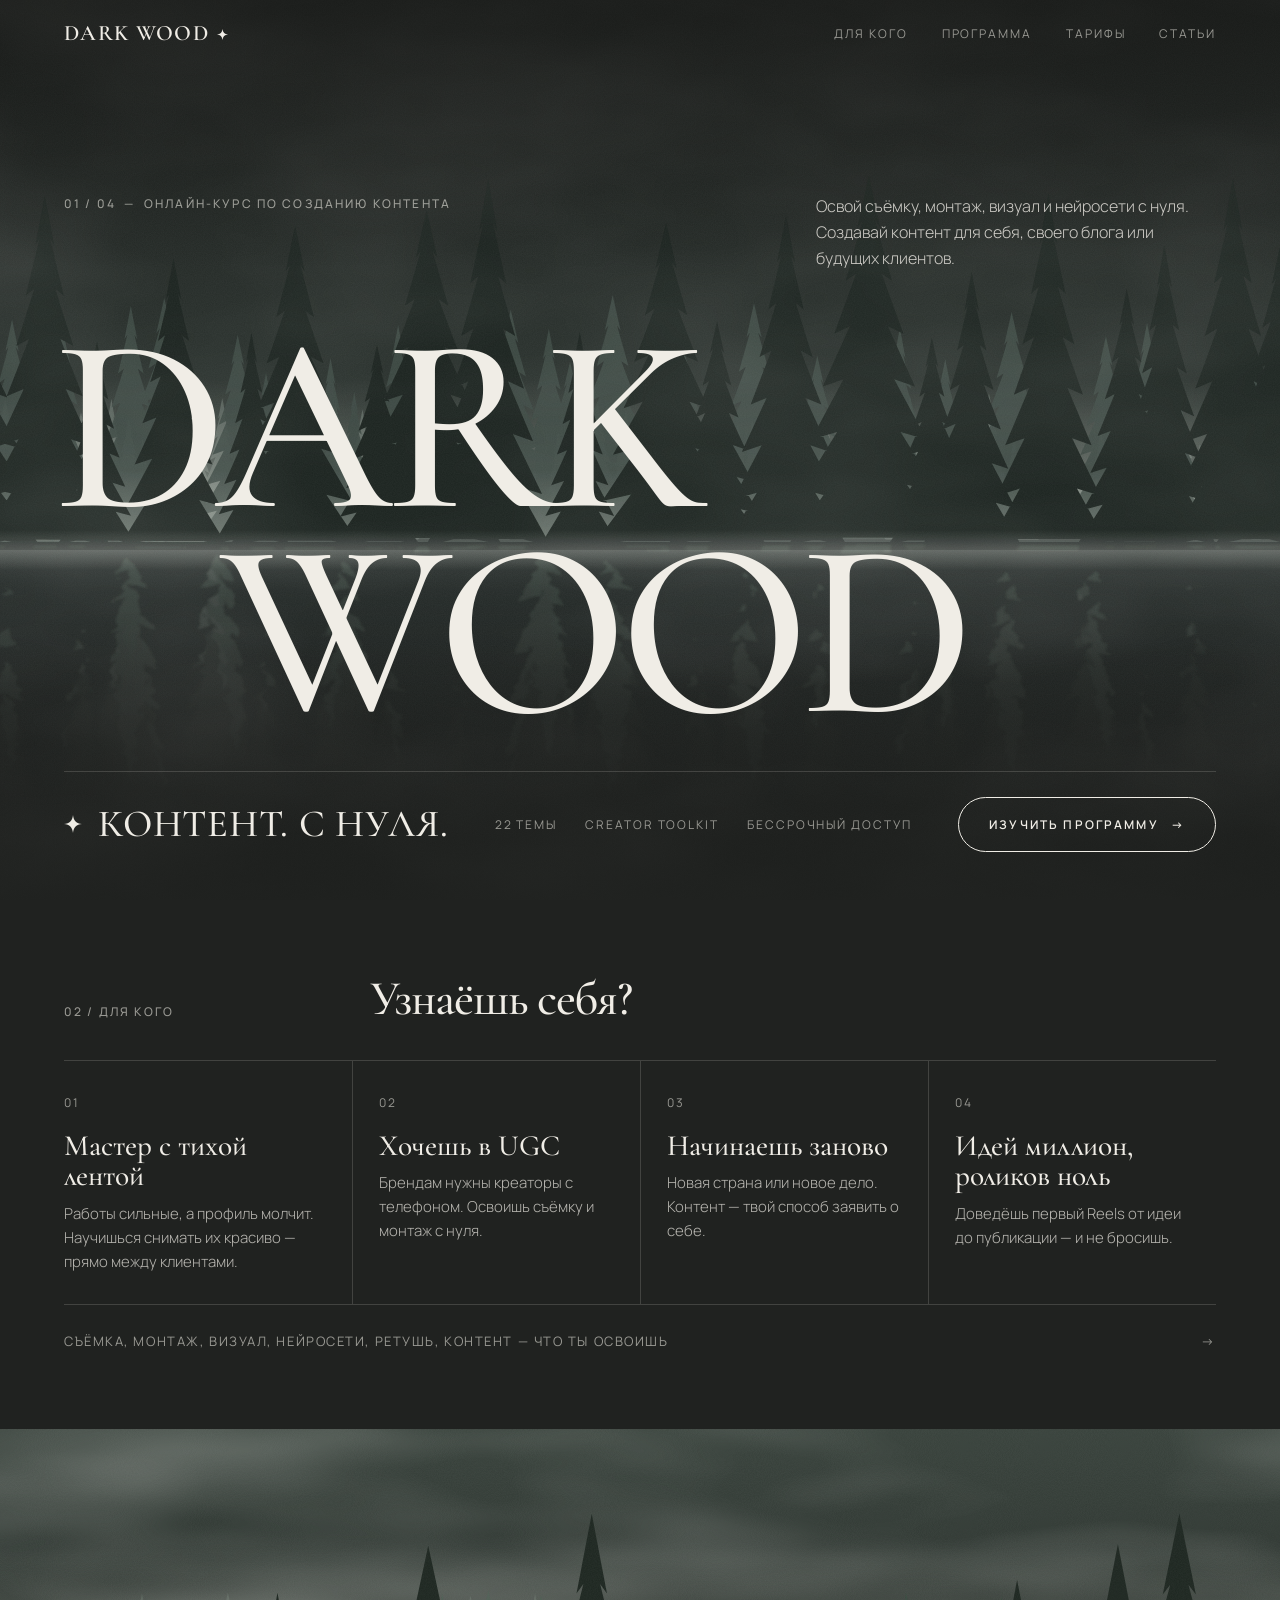
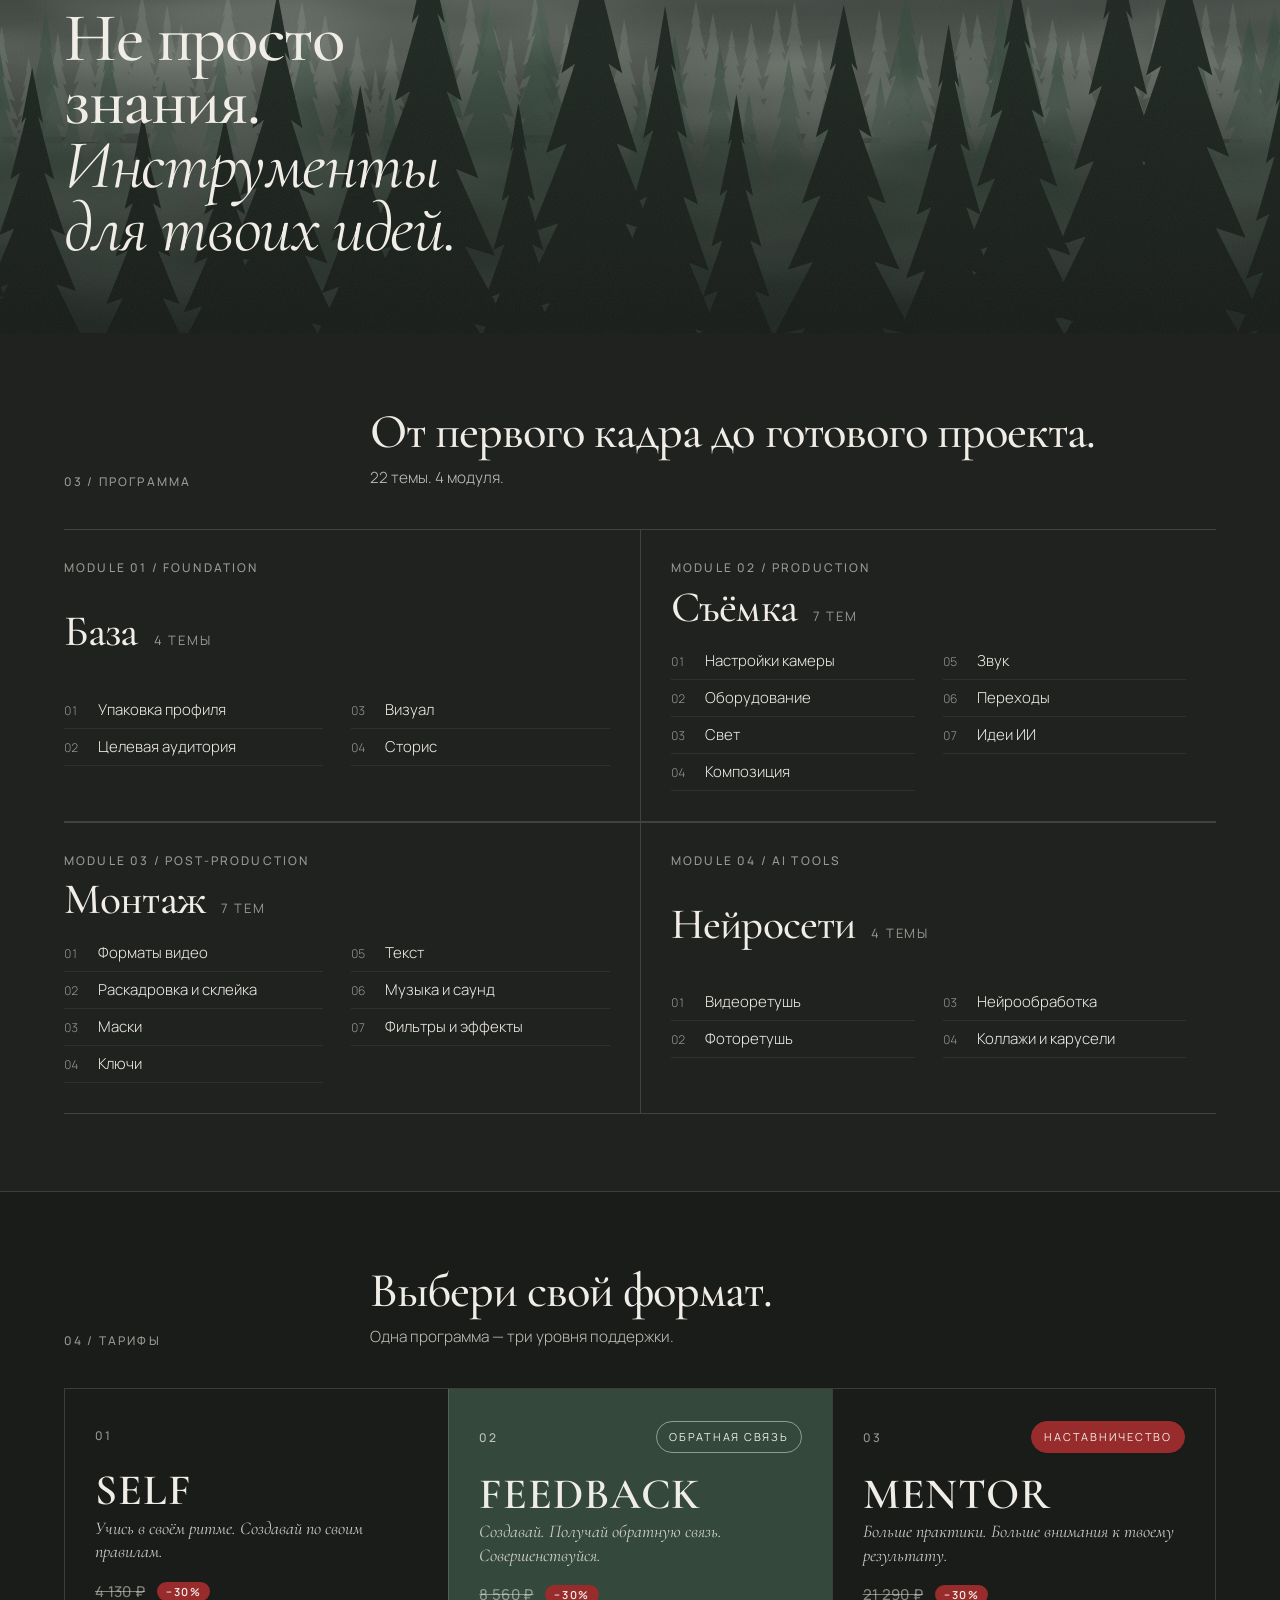
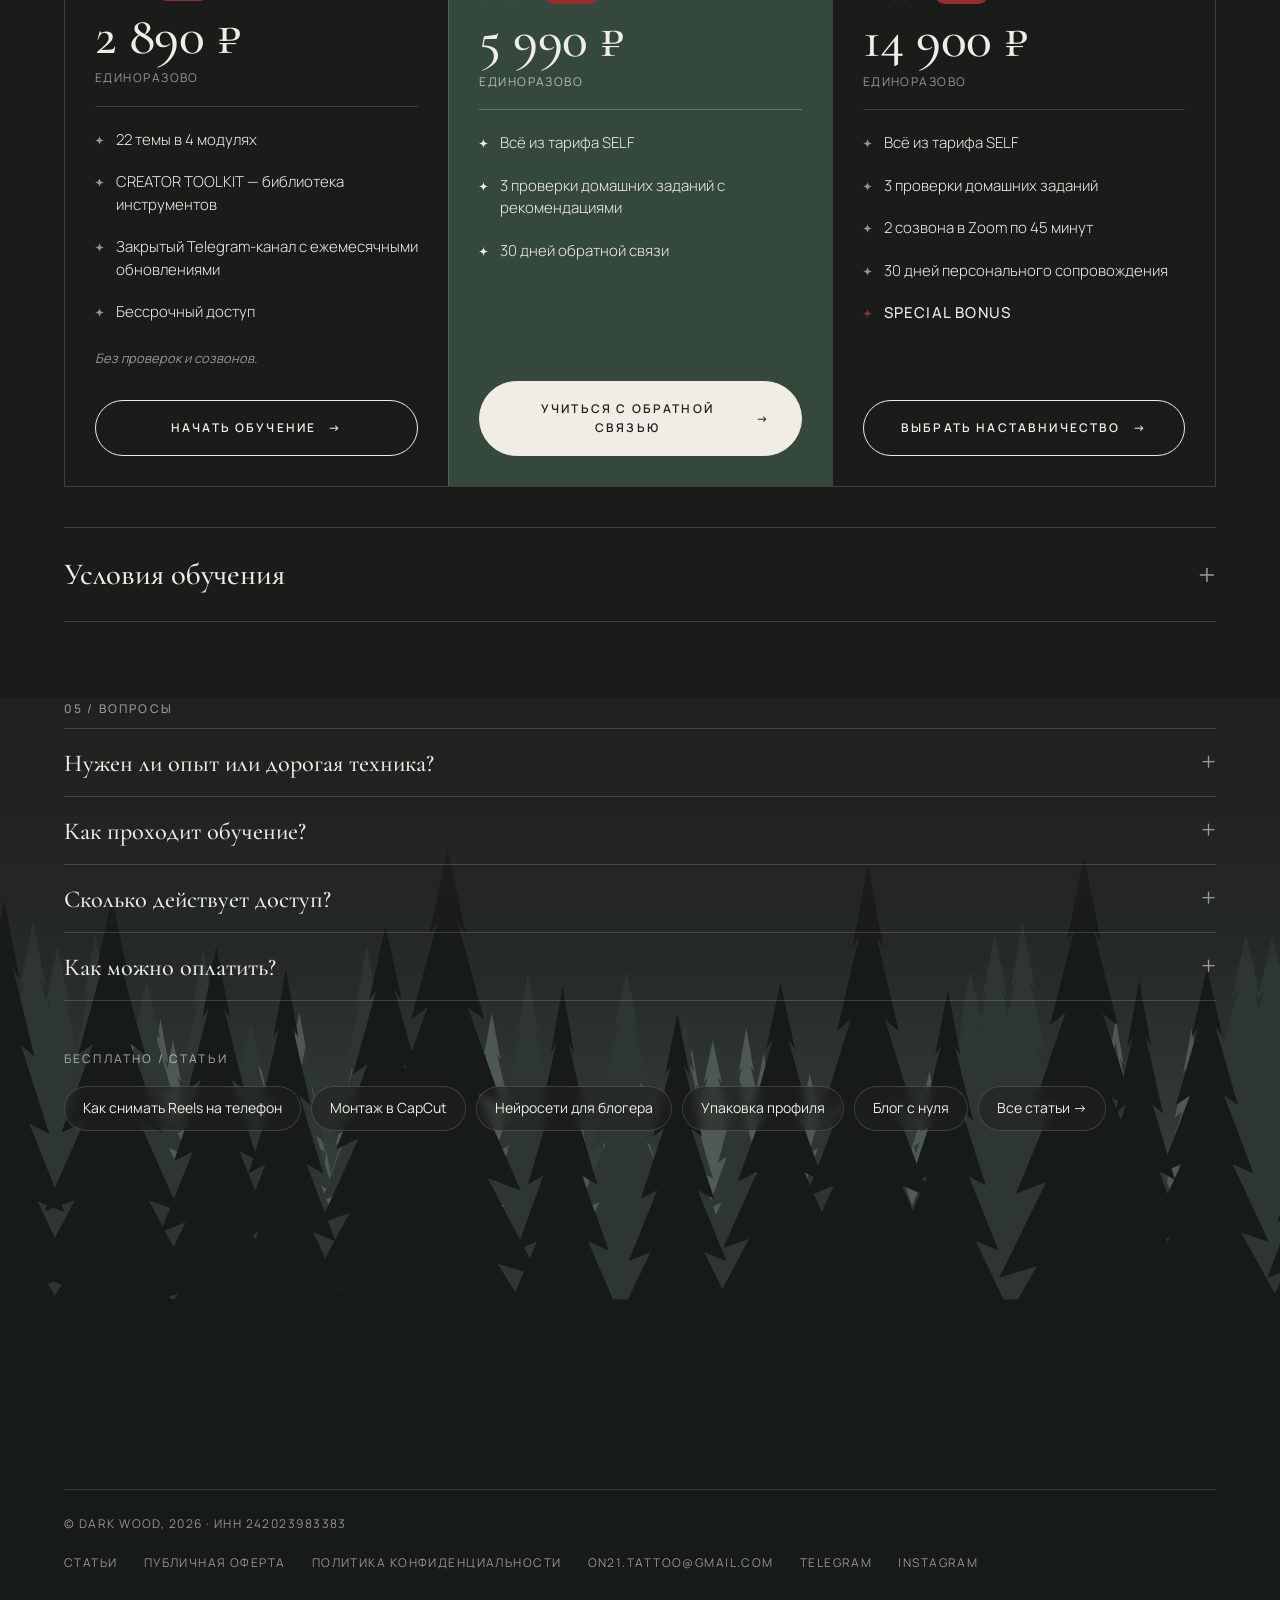
==== commit 27d8c276: "Только рубли: скрыта оплата в долларах; платёжный сервис в документах — ЮKassa Co-Authored-By: Claud" ====
--- a/index.html
+++ b/index.html
@@ -20,7 +20,7 @@
 <meta property="og:image:width" content="1200">
 <meta property="og:image:height" content="630">
 <meta name="twitter:card" content="summary_large_image">
-<script type="application/ld+json">[{"@context": "https://schema.org", "@type": "Course", "name": "DARK WOOD — контент с нуля", "description": "Онлайн-курс по созданию контента и блогингу с нуля: съёмка Reels на телефон, монтаж в CapCut, нейросети для контента, ретушь, визуал и продвижение в соцсетях (SMM). 22 темы, бессрочный доступ.", "inLanguage": "ru", "url": "https://hulijuli.com/", "provider": {"@type": "Person", "name": "Юлия Ткаченко", "url": "https://hulijuli.com/", "sameAs": ["https://t.me/huli_juli"]}, "educationalLevel": "Beginner", "teaches": ["съёмка контента", "монтаж видео в CapCut", "Reels", "нейросети для контента", "ретушь фото и видео", "визуал для соцсетей", "SMM и продвижение в соцсетях", "ведение блога"], "hasCourseInstance": {"@type": "CourseInstance", "courseMode": "online"}, "offers": [{"@type": "Offer", "name": "SELF", "price": "2890", "priceCurrency": "RUB", "category": "Paid", "availability": "https://schema.org/InStock", "url": "https://hulijuli.com/#pricing"}, {"@type": "Offer", "name": "FEEDBACK", "price": "5990", "priceCurrency": "RUB", "category": "Paid", "availability": "https://schema.org/InStock", "url": "https://hulijuli.com/#pricing"}, {"@type": "Offer", "name": "MENTOR", "price": "14900", "priceCurrency": "RUB", "category": "Paid", "availability": "https://schema.org/InStock", "url": "https://hulijuli.com/#pricing"}]}, {"@context": "https://schema.org", "@type": "FAQPage", "mainEntity": [{"@type": "Question", "name": "Для кого курс DARK WOOD?", "acceptedAnswer": {"@type": "Answer", "text": "Для тех, кто хочет научиться создавать контент с нуля: для своего блога, личного бренда, бизнеса или будущих клиентов. Подойдёт начинающим блогерам, экспертам, мастерам и всем, кто хочет освоить съёмку, монтаж и нейросети."}}, {"@type": "Question", "name": "Нужен ли опыт или дорогая техника?", "acceptedAnswer": {"@type": "Answer", "text": "Нет. Обучение начинается с базы, а снимать выразительные кадры можно даже на телефон."}}, {"@type": "Question", "name": "Чему я научусь на курсе?", "acceptedAnswer": {"@type": "Answer", "text": "Упаковке профиля и работе с целевой аудиторией, визуалу и сторис, съёмке (свет, композиция, звук, переходы), монтажу Reels и коротких видео в CapCut (маски, ключи, текст, музыка, эффекты), а также ретуши фото и видео с помощью нейросетей, коллажам и каруселям."}}, {"@type": "Question", "name": "Как проходит обучение?", "acceptedAnswer": {"@type": "Answer", "text": "Все 22 темы курса находятся в закрытом Telegram-канале. Учиться можно в своём ритме. В тарифах FEEDBACK и MENTOR есть проверки домашних заданий, а в MENTOR — индивидуальные созвоны в Zoom."}}, {"@type": "Question", "name": "Сколько действует доступ?", "acceptedAnswer": {"@type": "Answer", "text": "Доступ к материалам курса, библиотеке CREATOR TOOLKIT и дополнительному каналу — бессрочный. Персональная поддержка в тарифах FEEDBACK и MENTOR — 30 дней."}}, {"@type": "Question", "name": "Можно ли оплатить из-за рубежа?", "acceptedAnswer": {"@type": "Answer", "text": "Да. На сайте можно оплатить в рублях картой российского банка или в валюте картой иностранного банка."}}]}]</script>
+<script type="application/ld+json">[{"@context": "https://schema.org", "@type": "Course", "name": "DARK WOOD — контент с нуля", "description": "Онлайн-курс по созданию контента и блогингу с нуля: съёмка Reels на телефон, монтаж в CapCut, нейросети для контента, ретушь, визуал и продвижение в соцсетях (SMM). 22 темы, бессрочный доступ.", "inLanguage": "ru", "url": "https://hulijuli.com/", "provider": {"@type": "Person", "name": "Юлия Ткаченко", "url": "https://hulijuli.com/", "sameAs": ["https://t.me/huli_juli"]}, "educationalLevel": "Beginner", "teaches": ["съёмка контента", "монтаж видео в CapCut", "Reels", "нейросети для контента", "ретушь фото и видео", "визуал для соцсетей", "SMM и продвижение в соцсетях", "ведение блога"], "hasCourseInstance": {"@type": "CourseInstance", "courseMode": "online"}, "offers": [{"@type": "Offer", "name": "SELF", "price": "2890", "priceCurrency": "RUB", "category": "Paid", "availability": "https://schema.org/InStock", "url": "https://hulijuli.com/#pricing"}, {"@type": "Offer", "name": "FEEDBACK", "price": "5990", "priceCurrency": "RUB", "category": "Paid", "availability": "https://schema.org/InStock", "url": "https://hulijuli.com/#pricing"}, {"@type": "Offer", "name": "MENTOR", "price": "14900", "priceCurrency": "RUB", "category": "Paid", "availability": "https://schema.org/InStock", "url": "https://hulijuli.com/#pricing"}]}, {"@context": "https://schema.org", "@type": "FAQPage", "mainEntity": [{"@type": "Question", "name": "Для кого курс DARK WOOD?", "acceptedAnswer": {"@type": "Answer", "text": "Для тех, кто хочет научиться создавать контент с нуля: для своего блога, личного бренда, бизнеса или будущих клиентов. Подойдёт начинающим блогерам, экспертам, мастерам и всем, кто хочет освоить съёмку, монтаж и нейросети."}}, {"@type": "Question", "name": "Нужен ли опыт или дорогая техника?", "acceptedAnswer": {"@type": "Answer", "text": "Нет. Обучение начинается с базы, а снимать выразительные кадры можно даже на телефон."}}, {"@type": "Question", "name": "Чему я научусь на курсе?", "acceptedAnswer": {"@type": "Answer", "text": "Упаковке профиля и работе с целевой аудиторией, визуалу и сторис, съёмке (свет, композиция, звук, переходы), монтажу Reels и коротких видео в CapCut (маски, ключи, текст, музыка, эффекты), а также ретуши фото и видео с помощью нейросетей, коллажам и каруселям."}}, {"@type": "Question", "name": "Как проходит обучение?", "acceptedAnswer": {"@type": "Answer", "text": "Все 22 темы курса находятся в закрытом Telegram-канале. Учиться можно в своём ритме. В тарифах FEEDBACK и MENTOR есть проверки домашних заданий, а в MENTOR — индивидуальные созвоны в Zoom."}}, {"@type": "Question", "name": "Сколько действует доступ?", "acceptedAnswer": {"@type": "Answer", "text": "Доступ к материалам курса, библиотеке CREATOR TOOLKIT и дополнительному каналу — бессрочный. Персональная поддержка в тарифах FEEDBACK и MENTOR — 30 дней."}}, {"@type": "Question", "name": "Как можно оплатить?", "acceptedAnswer": {"@type": "Answer", "text": "Оплата принимается в рублях: картой российского банка, через СБП, SberPay или T-Pay. Оплата в валюте появится позже."}}]}]</script>
 <link rel="preconnect" href="https://fonts.googleapis.com">
 <link rel="preconnect" href="https://fonts.gstatic.com" crossorigin>
 <link href="https://fonts.googleapis.com/css2?family=Cormorant+Garamond:ital,wght@0,400;0,500;0,600;1,400;1,500&family=Manrope:wght@300;400;500;600&display=swap" rel="stylesheet">
@@ -314,7 +314,7 @@
       <a href="#pricing">Тарифы</a>
       <a href="/blog/">Статьи</a>
     </nav>
-    <div class="cur" role="group" aria-label="Валюта">
+    <div class="cur" role="group" aria-label="Валюта" hidden style="display:none">
       <button data-cur="RUB" class="on">₽</button>
       <button data-cur="USD">$</button>
     </div>
@@ -536,7 +536,7 @@
           <div><span class="n">03</span>Дополнительный канал ежемесячно пополняется новыми полезными материалами.</div>
           <div><span class="n">04</span>Персональная поддержка в тарифах FEEDBACK и MENTOR предоставляется в течение 30 календарных дней с момента получения доступа к курсу.</div>
           <div><span class="n">05</span>Одна проверка — разбор одной отправленной работы с рекомендациями. Созвоны в тарифе MENTOR проходят в Zoom.</div>
-          <div><span class="n">06</span>Оплата в рублях — картой российского банка. Оплата в валюте — картой иностранного банка.</div>
+          <div><span class="n">06</span>Оплата в рублях: банковская карта, СБП, SberPay, T-Pay.</div>
           <div><span class="n">07</span><span><b style="font-weight:500;color:var(--milk)">Оплата не возвращается:</b> сразу после оплаты открывается полный доступ ко всем материалам курса.</span></div>
         </div>
       </div>
@@ -571,7 +571,7 @@
         <details><summary>Нужен ли опыт или дорогая техника?</summary><p>Нет. Обучение начинается с базы, а снимать выразительные кадры можно даже на телефон.</p></details>
         <details><summary>Как проходит обучение?</summary><p>Все 22 темы курса находятся в закрытом Telegram-канале. Учиться можно в своём ритме. В тарифах FEEDBACK и MENTOR есть проверки домашних заданий, а в MENTOR — индивидуальные созвоны в Zoom.</p></details>
         <details><summary>Сколько действует доступ?</summary><p>Доступ к материалам курса, библиотеке CREATOR TOOLKIT и дополнительному каналу — бессрочный. Персональная поддержка в тарифах FEEDBACK и MENTOR — 30 дней.</p></details>
-        <details><summary>Можно ли оплатить из-за рубежа?</summary><p>Да. На сайте можно оплатить в рублях картой российского банка или в валюте картой иностранного банка.</p></details>
+        <details><summary>Как можно оплатить?</summary><p>Оплата принимается в рублях: картой российского банка, через СБП, SberPay или T-Pay. Оплата в валюте появится позже.</p></details>
     </div>
     <div class="arts rv"><span class="label">Бесплатно / Статьи</span><div>
       <a href="/blog/kak-snimat-reels-na-telefon/">Как снимать Reels на телефон</a>
@@ -620,7 +620,7 @@
       <div><strong>Карта российского банка</strong><small>Оплата в рублях · МИР, Visa, Mastercard РФ, СБП</small></div>
       <span class="amt" id="amtRUB"></span>
     </button>
-    <button class="pay-opt" data-pay="USD">
+    <button class="pay-opt" data-pay="USD" hidden style="display:none">
       <div><strong>Иностранная карта</strong><small>Оплата в валюте · Visa, Mastercard, Apple Pay</small></div>
       <span class="amt" id="amtUSD"></span>
     </button>
@@ -664,7 +664,7 @@
   : "$" + v.toLocaleString("en-US", { minimumFractionDigits: v % 1 ? 2 : 0, maximumFractionDigits: 2 });
 
 let cur = "RUB";
-try { const s = localStorage.getItem("dw-cur"); if (s === "USD" || s === "RUB") cur = s; } catch (e) {}
+/* валюта: пока только рубли */
 
 function renderPrices(){
   document.querySelectorAll(".price[data-plan]").forEach(el => {
@@ -694,7 +694,7 @@
   const p = CONFIG.plans[active], on = applies(promo, active);
   document.getElementById("dlgTitle").textContent = p.name;
   const r = on ? discounted(p.RUB, "RUB", promo) : p.RUB, u = on ? discounted(p.USD, "USD", promo) : p.USD;
-  document.getElementById("dlgPrice").textContent = fmt(r, "RUB") + "  /  " + fmt(u, "USD");
+  document.getElementById("dlgPrice").textContent = fmt(r, "RUB");
   document.getElementById("amtRUB").innerHTML = (on ? "<s>" + fmt(p.RUB, "RUB") + "</s>" : "") + fmt(r, "RUB");
   document.getElementById("amtUSD").innerHTML = (on ? "<s>" + fmt(p.USD, "USD") + "</s>" : "") + fmt(u, "USD");
   promoForm.classList.toggle("ok", !!on);
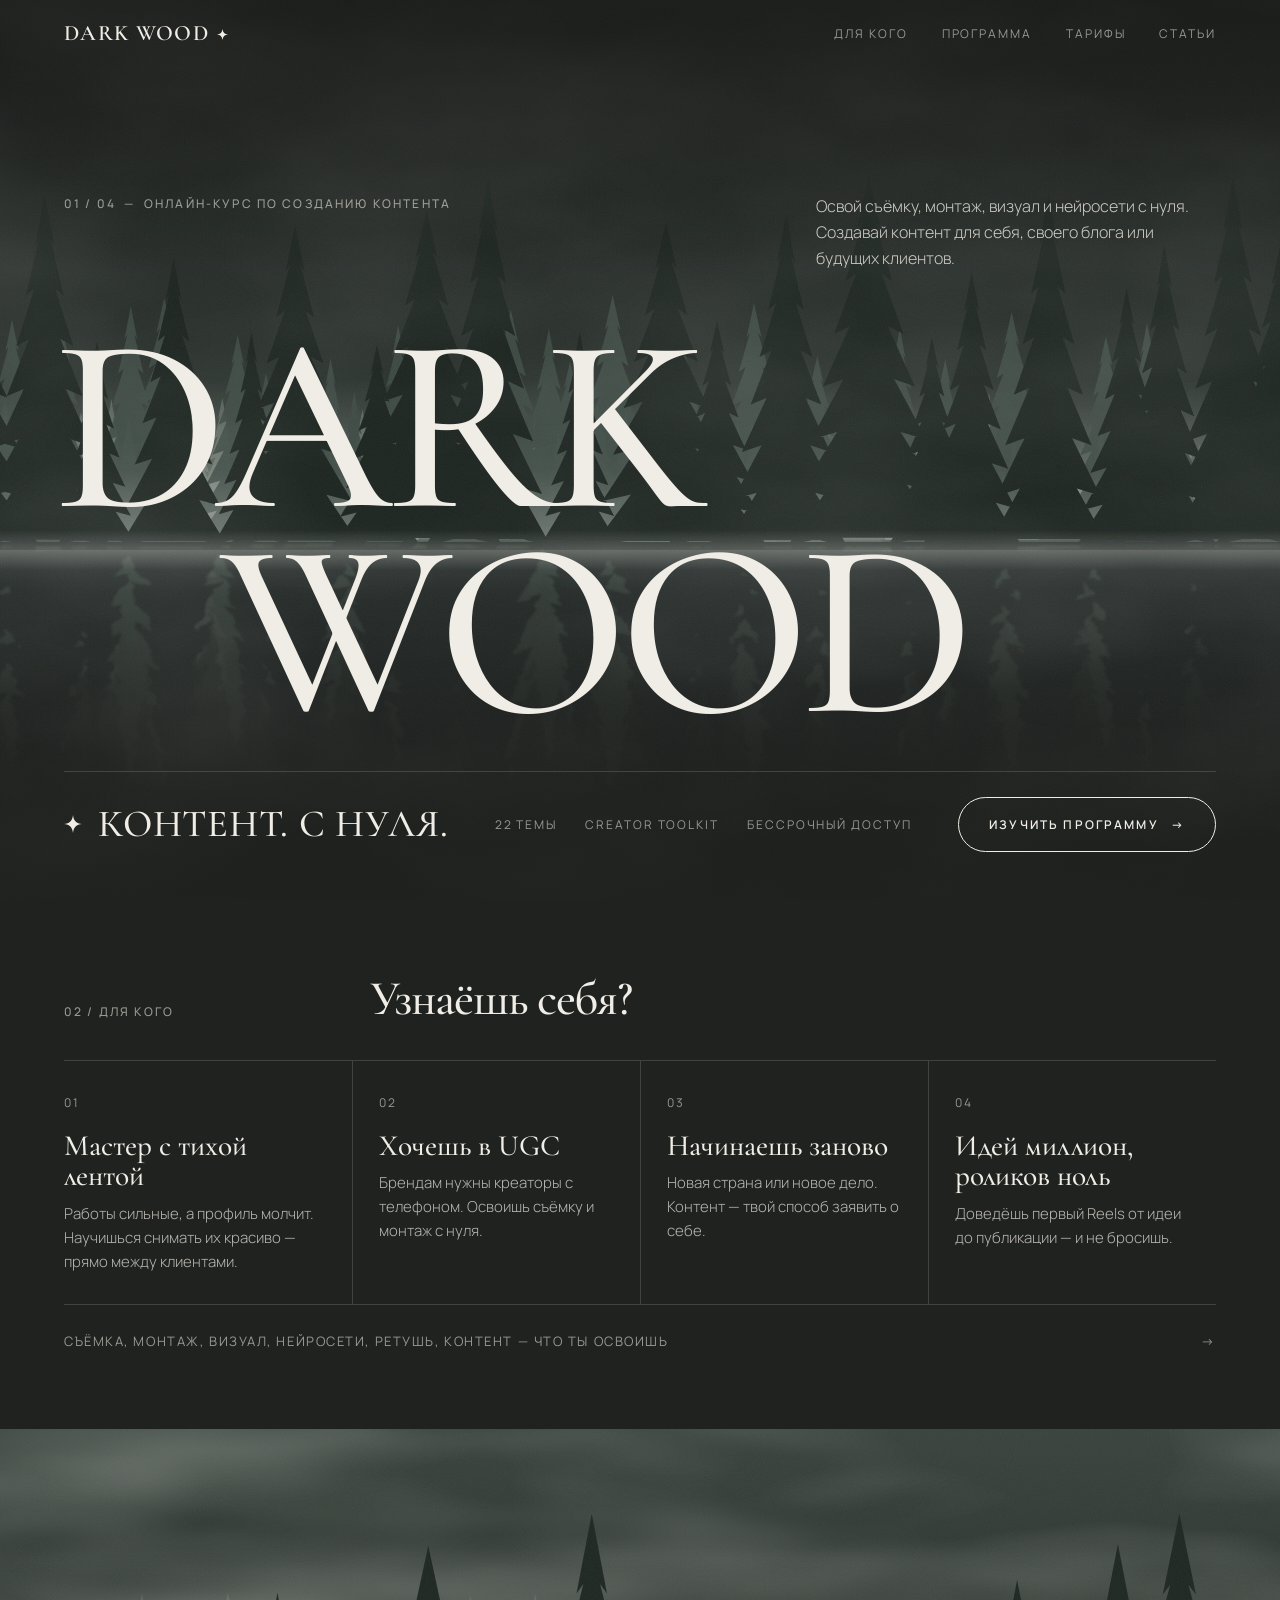
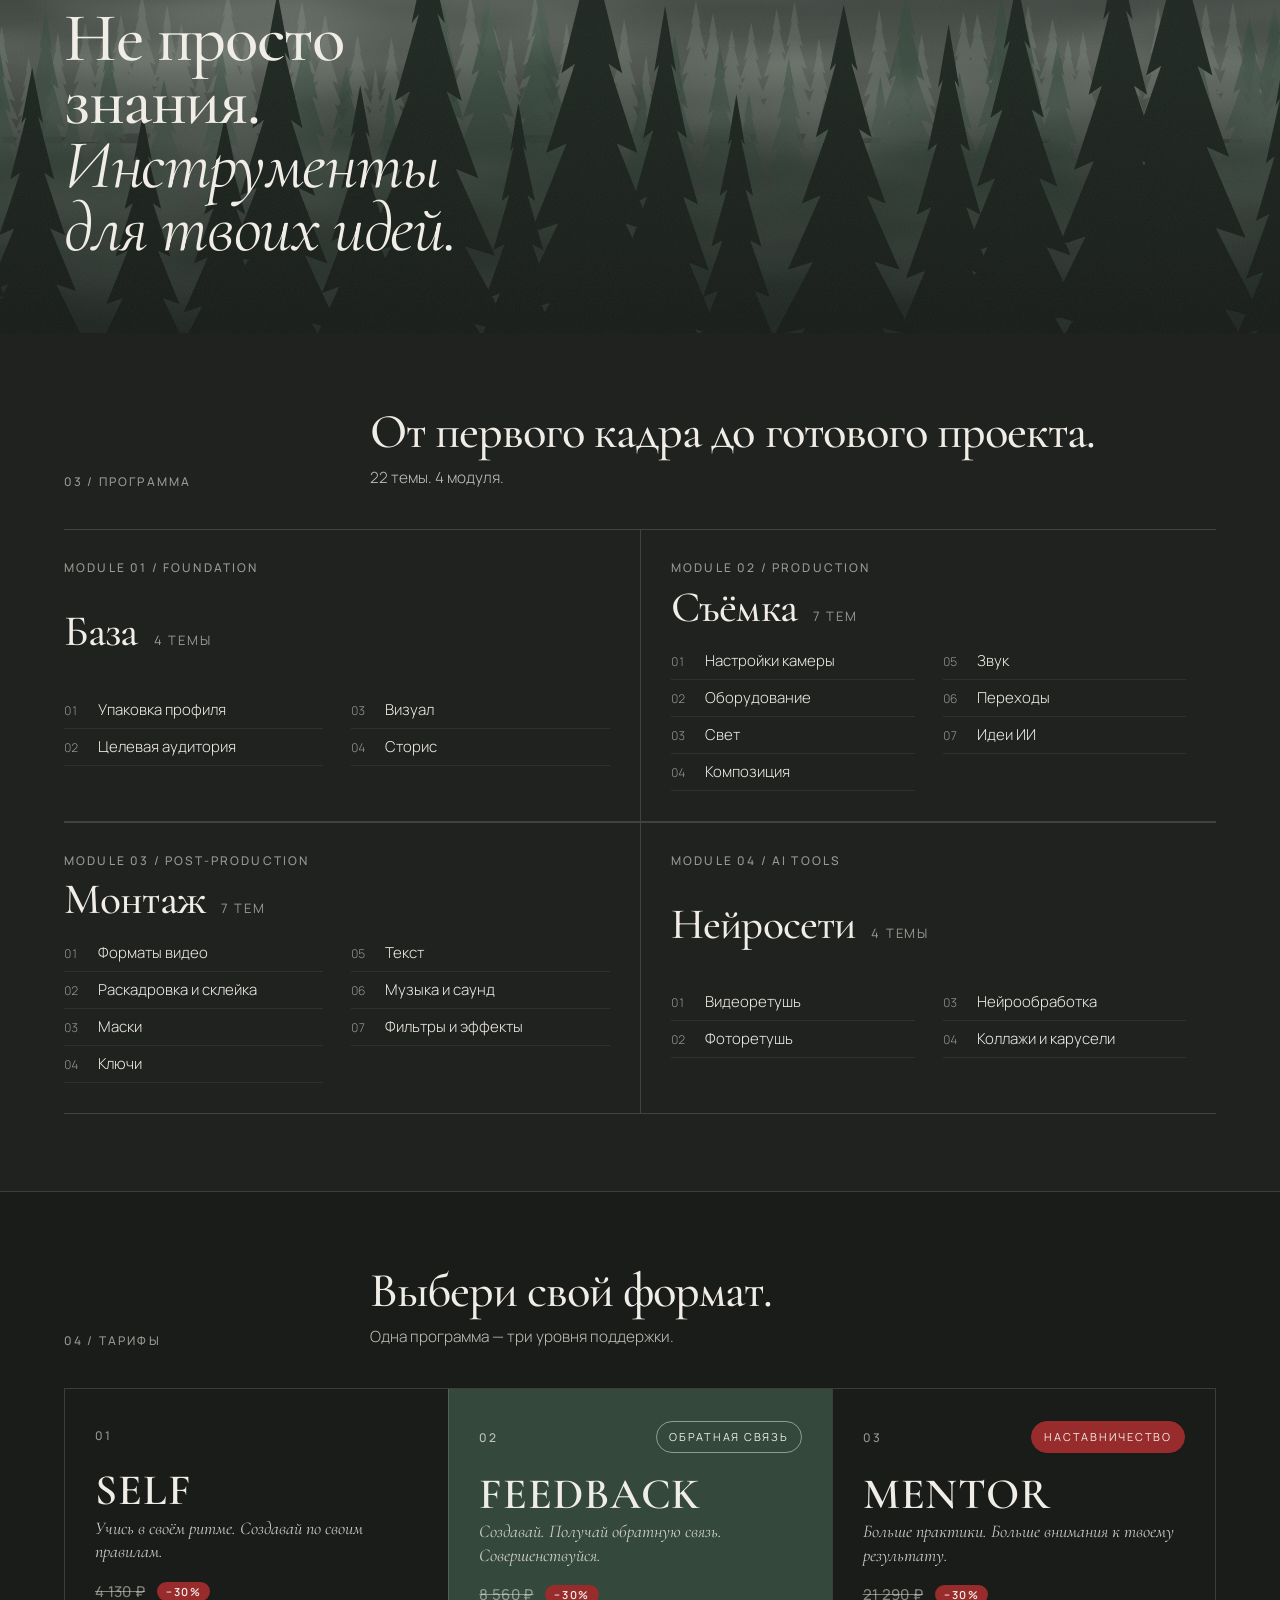
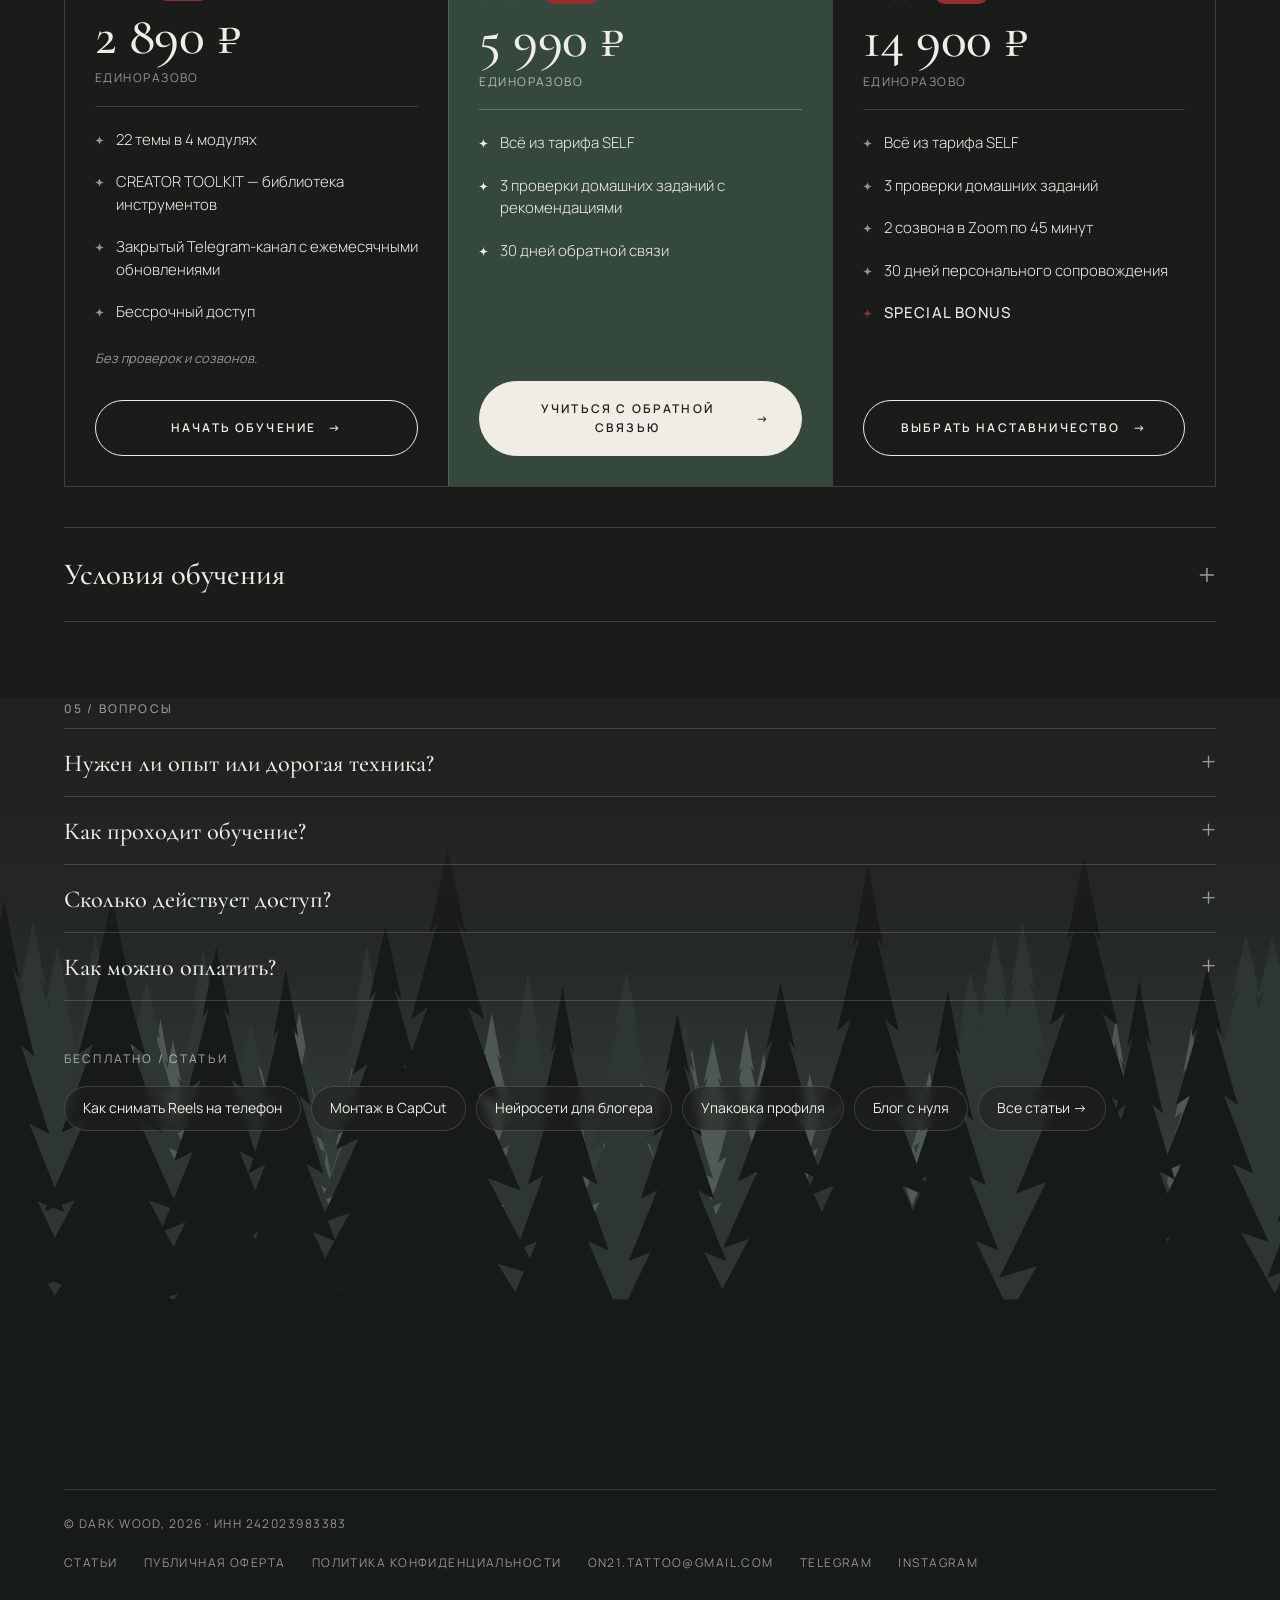
==== commit c4097b55: "Checkout via YooKassa server, thank-you page, payment server and sheet script Co-Authored-By: Claude" ====
--- a/index.html
+++ b/index.html
@@ -246,6 +246,11 @@
 .old-row{display:flex;align-items:center;gap:12px;font-family:var(--sans);font-size:15px;margin-bottom:8px;letter-spacing:.02em}
 .old-row s{color:rgba(240,237,230,.5);text-decoration-thickness:1px}
 .old-row b{font-weight:600;font-size:11px;letter-spacing:.14em;padding:4px 9px;border-radius:999px;background:var(--wine);color:var(--milk)}
+.buyer{display:grid;gap:8px;margin:0 0 14px}
+.buyer input{background:transparent;border:1px solid var(--line);color:var(--milk);font:inherit;font-size:14px;padding:13px 16px;outline:none}
+.buyer input:focus{border-color:var(--milk)}
+.buyer input::placeholder{color:var(--muted)}
+.pay-opt[disabled]{opacity:.6;pointer-events:none}
 /* FOOTER */
 footer{border-top:1px solid var(--line);padding:clamp(70px,10vw,130px) 0 36px;overflow:hidden}
 .foot-cta{display:flex;justify-content:space-between;align-items:flex-end;gap:30px;flex-wrap:wrap;margin-bottom:clamp(60px,9vw,120px)}
@@ -616,16 +621,20 @@
       <button type="submit">Применить</button>
     </form>
     <div class="promo-msg" id="promoMsg" aria-live="polite"></div>
+    <div class="buyer">
+      <input id="buyEmail" type="email" placeholder="Email — на него придёт чек" autocomplete="email" required>
+      <input id="buyTg" type="text" placeholder="Telegram @username — по желанию" autocomplete="off" maxlength="40">
+    </div>
     <button class="pay-opt" data-pay="RUB">
-      <div><strong>Карта российского банка</strong><small>Оплата в рублях · МИР, Visa, Mastercard РФ, СБП</small></div>
+      <div><strong>Оплатить</strong><small>Карта российского банка, СБП, SberPay, T-Pay</small></div>
       <span class="amt" id="amtRUB"></span>
     </button>
     <button class="pay-opt" data-pay="USD" hidden style="display:none">
       <div><strong>Иностранная карта</strong><small>Оплата в валюте · Visa, Mastercard, Apple Pay</small></div>
       <span class="amt" id="amtUSD"></span>
     </button>
-    <div class="dlg-msg" id="dlgMsg">Платёжная ссылка для этого способа ещё не подключена.</div>
-    <p class="dlg-note">После оплаты на почту придёт ссылка-приглашение в закрытый Telegram-канал курса. <b style="font-weight:500;color:var(--milk)">Оплата не возвращается</b> — доступ ко всем материалам открывается сразу. Нажимая кнопку оплаты, вы принимаете условия <a href="oferta.html" style="text-decoration:underline">публичной оферты</a> и даёте согласие на обработку персональных данных согласно <a href="privacy.html" style="text-decoration:underline">политике конфиденциальности</a>.</p>
+    <div class="dlg-msg" id="dlgMsg"></div>
+    <p class="dlg-note">После оплаты откроется страница со ссылкой на бота курса — он сразу выдаст доступ к закрытым каналам. <b style="font-weight:500;color:var(--milk)">Оплата не возвращается</b> — доступ ко всем материалам открывается сразу. Нажимая кнопку оплаты, вы принимаете условия <a href="oferta.html" style="text-decoration:underline">публичной оферты</a> и даёте согласие на обработку персональных данных согласно <a href="privacy.html" style="text-decoration:underline">политике конфиденциальности</a>.</p>
   </div>
 </div>
 
@@ -634,6 +643,7 @@
    Цены и платёжные ссылки. USD — черновые значения, уточнить у Юлии.
    В pay вставить ссылки из платёжных сервисов (рубли / валюта).            */
 const CONFIG = {
+  api: "",          /* адрес функции Yandex Cloud, например https://functions.yandexcloud.net/xxxx */
   plans: {
     self:     { name: "SELF",     RUB: 2890,  USD: 35,  old: { RUB: 4130,  USD: 50 },  pay: { RUB: "", USD: "" } },
     feedback: { name: "FEEDBACK", RUB: 5990,  USD: 75,  old: { RUB: 8560,  USD: 107 },  pay: { RUB: "", USD: "" } },
@@ -664,6 +674,14 @@
   : "$" + v.toLocaleString("en-US", { minimumFractionDigits: v % 1 ? 2 : 0, maximumFractionDigits: 2 });
 
 let cur = "RUB";
+try {
+  if (!localStorage.getItem("dw-src")) {
+    const q = new URLSearchParams(location.search);
+    let src = q.get("utm_source") || "";
+    if (!src && document.referrer) { try { const h = new URL(document.referrer).hostname.replace(/^www\./, ""); if (!h.endsWith("hulijuli.com")) src = h; } catch (e) {} }
+    localStorage.setItem("dw-src", src || "прямой заход");
+  }
+} catch (e) {}
 /* валюта: пока только рубли */
 
 function renderPrices(){
@@ -738,13 +756,22 @@
   msg.style.display = "none";
   dlg.classList.add("open");
 }));
-dlg.querySelectorAll(".pay-opt").forEach(o => o.addEventListener("click", () => {
-  const c = o.dataset.pay, on = applies(promo, active);
-  const promoUrl = on && promo.pay && promo.pay[active] ? promo.pay[active][c] : "";
-  const url = promoUrl || CONFIG.plans[active].pay[c];
-  if (url) {
-    location.href = on && !promoUrl ? url + (url.includes("?") ? "&" : "?") + "promo=" + encodeURIComponent(promoCode) : url;
-  } else { msg.style.display = "block"; }
+dlg.querySelectorAll(".pay-opt").forEach(o => o.addEventListener("click", async () => {
+  const email = document.getElementById("buyEmail").value.trim();
+  const tgu = document.getElementById("buyTg").value.trim();
+  const show = t => { msg.textContent = t; msg.style.display = "block"; };
+  if (!/^[^\s@]+@[^\s@]+\.[^\s@]+$/.test(email)) { show("Укажи email — на него придёт чек об оплате."); document.getElementById("buyEmail").focus(); return; }
+  if (!CONFIG.api) { show("Оплата подключается — совсем скоро здесь можно будет купить курс."); return; }
+  o.disabled = true; show("Создаём платёж…");
+  let src = ""; try { src = localStorage.getItem("dw-src") || ""; } catch (e) {}
+  try {
+    const r = await fetch(CONFIG.api + "?r=pay", { method: "POST", headers: { "Content-Type": "application/json" },
+      body: JSON.stringify({ plan: active, promo: applies(promo, active) ? promoCode : "", email, tg: tgu, source: src }) });
+    const j = await r.json();
+    if (!r.ok || !j.url) throw new Error(j.error || "Ошибка");
+    try { localStorage.setItem("dw-pid", j.id); } catch (e) {}
+    location.href = j.url;
+  } catch (e) { show(e.message || "Не получилось создать платёж. Попробуй ещё раз."); o.disabled = false; }
 }));
 const close = () => dlg.classList.remove("open");
 document.getElementById("dlgClose").addEventListener("click", close);
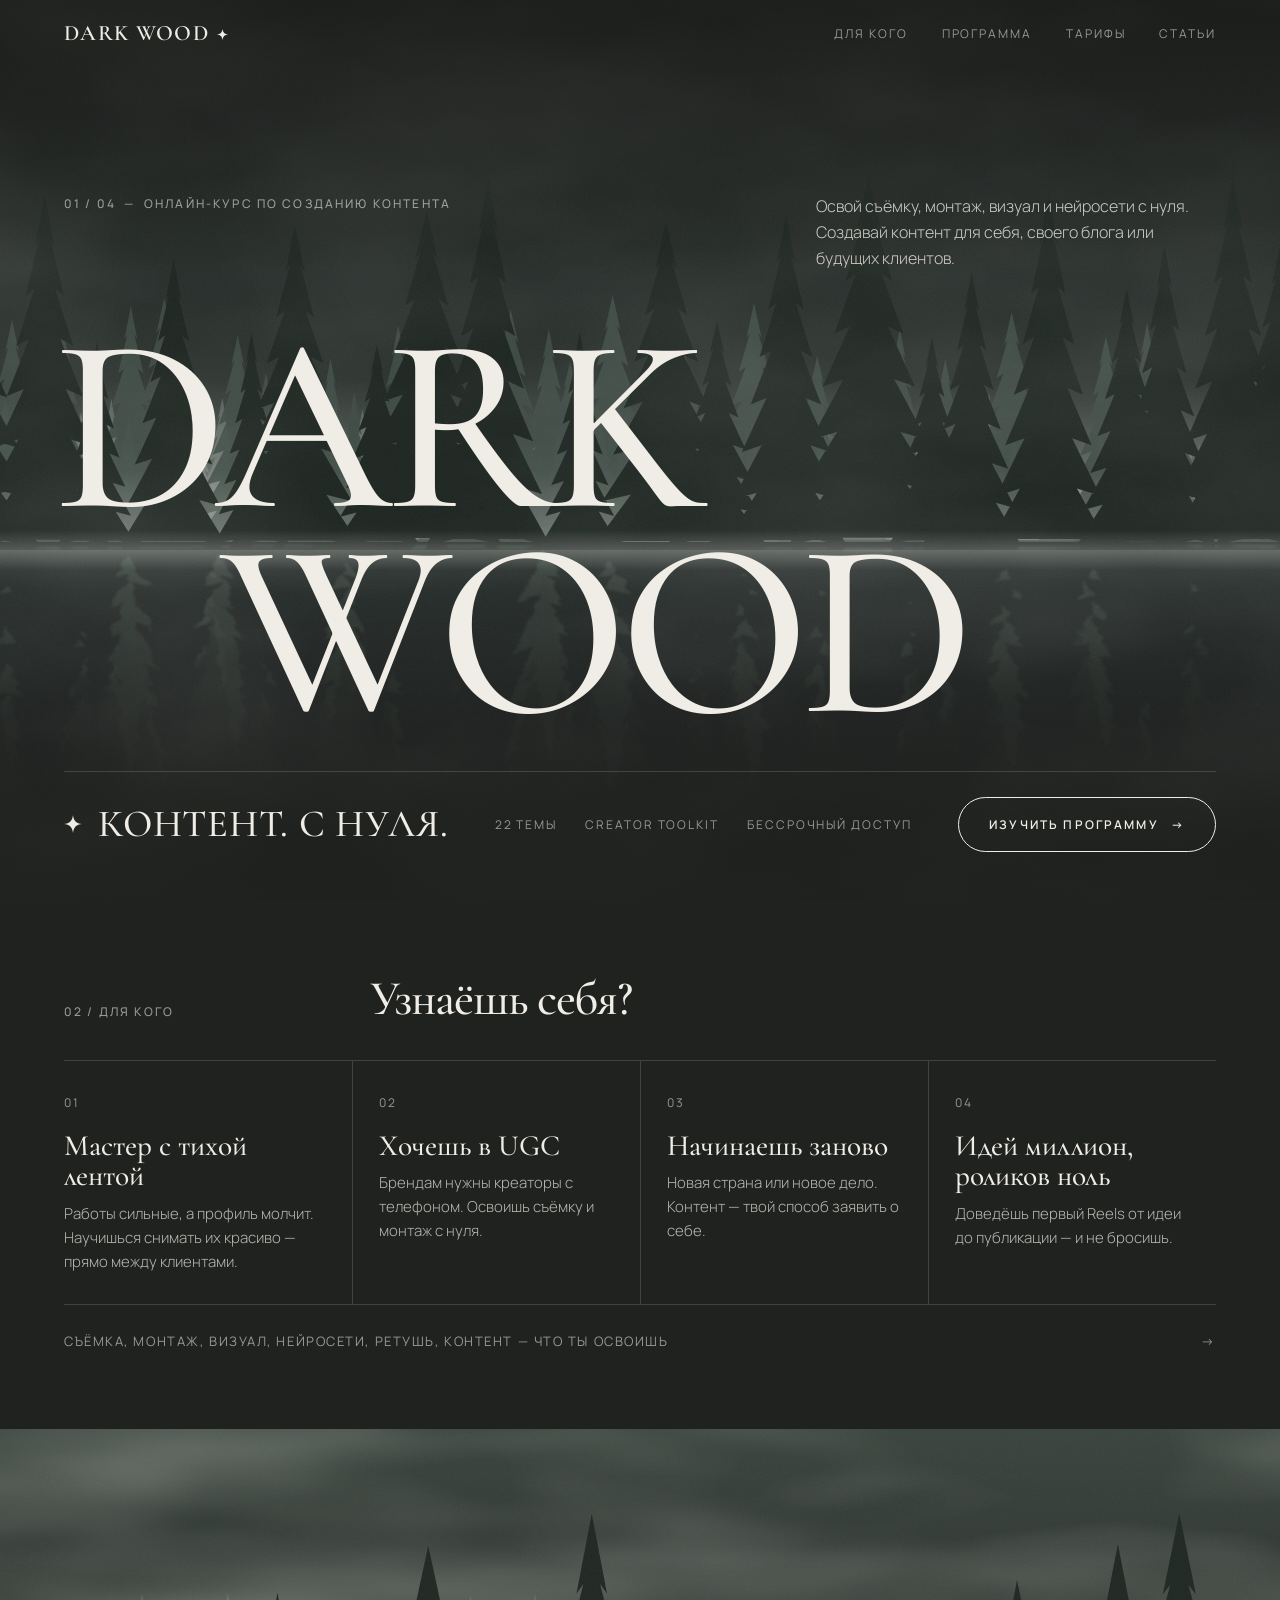
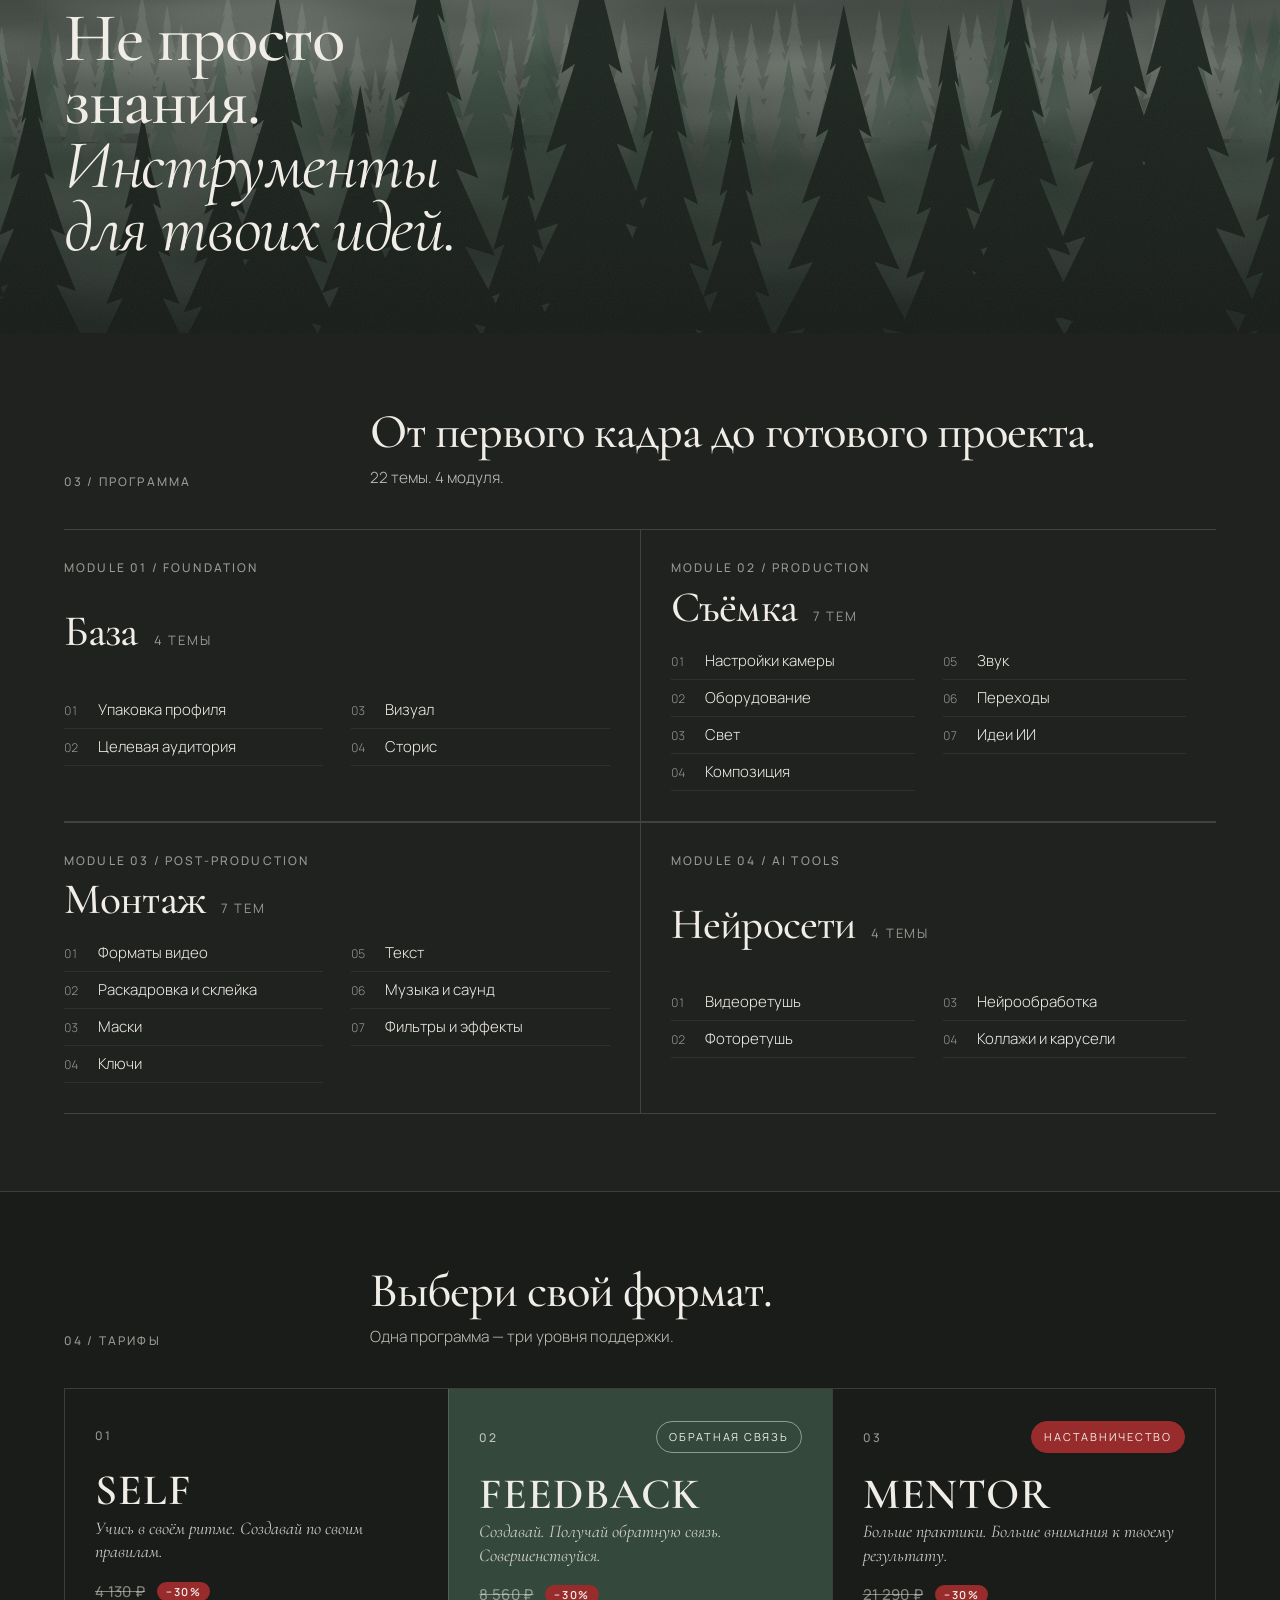
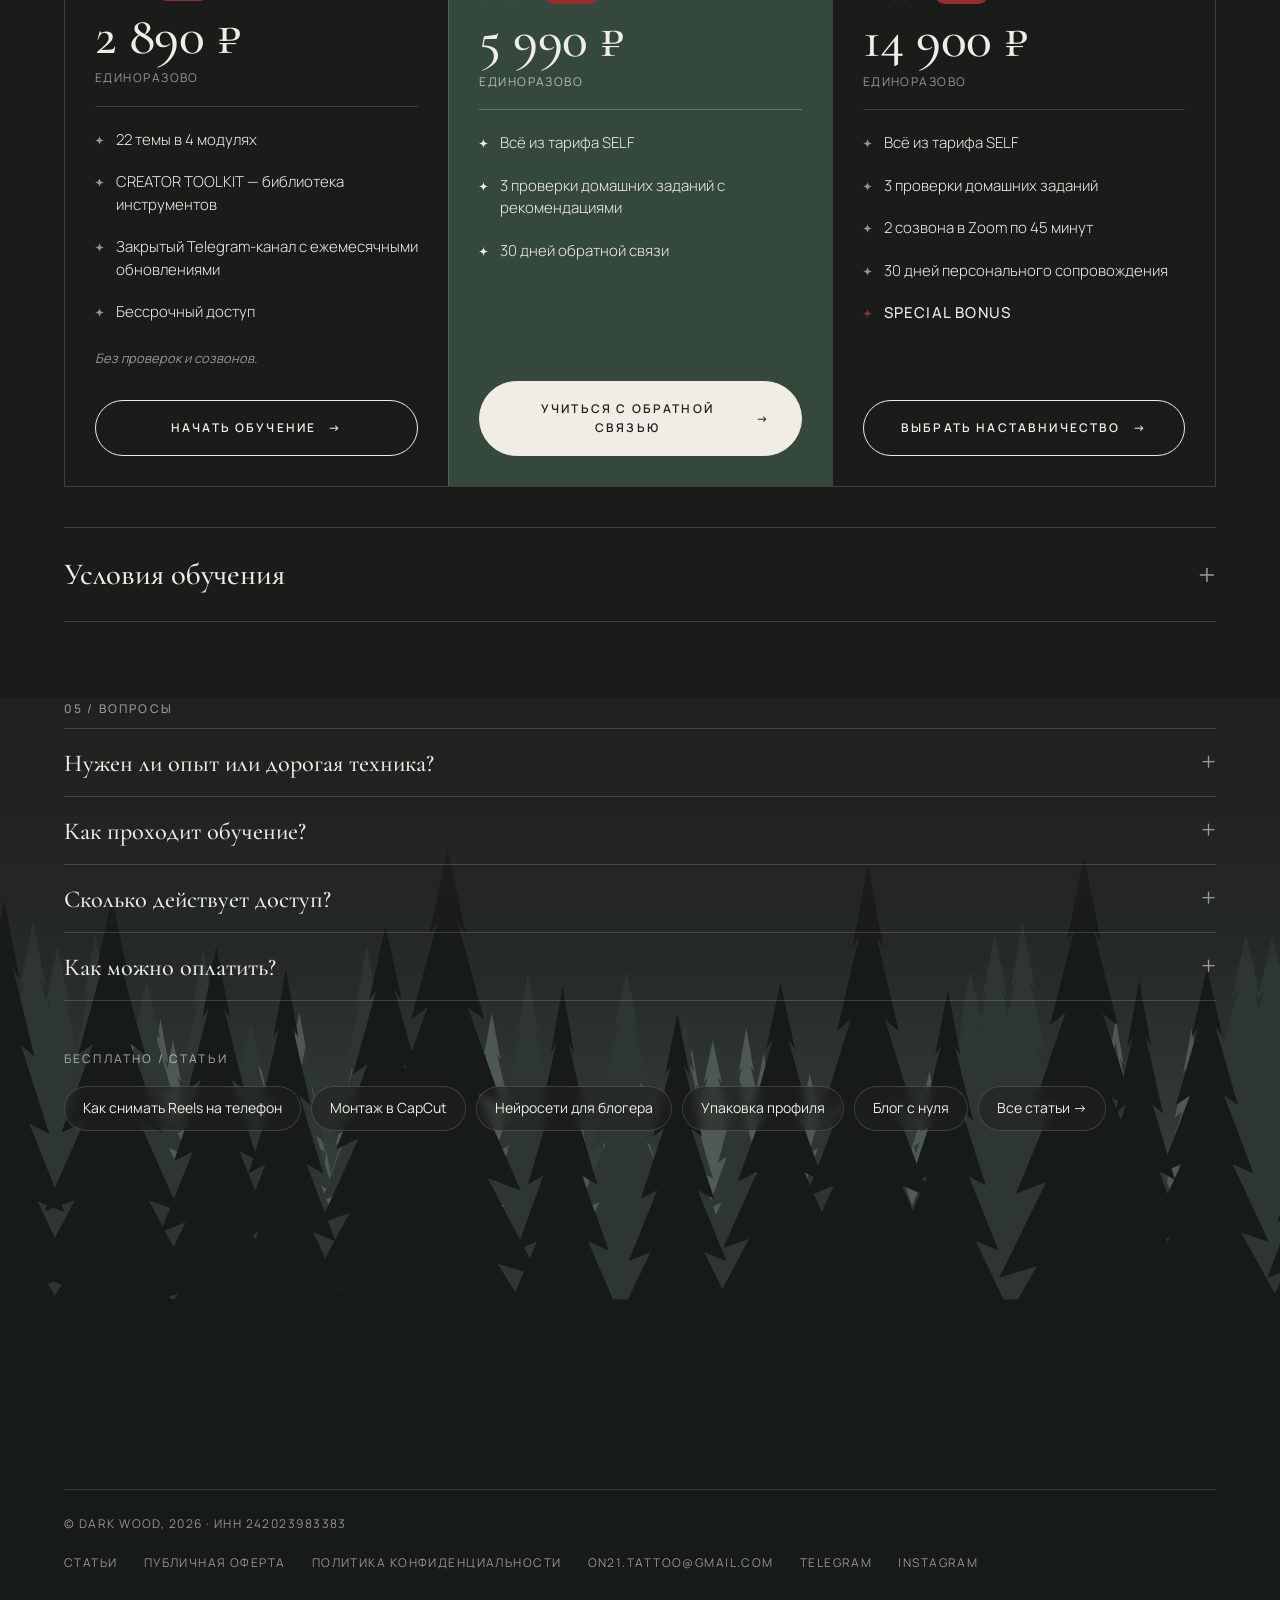
==== commit 0741f6bf: "One closed channel: remove additional channel from site, offer and bot Co-Authored-By: Claude Opus 5" ====
--- a/index.html
+++ b/index.html
@@ -20,7 +20,7 @@
 <meta property="og:image:width" content="1200">
 <meta property="og:image:height" content="630">
 <meta name="twitter:card" content="summary_large_image">
-<script type="application/ld+json">[{"@context": "https://schema.org", "@type": "Course", "name": "DARK WOOD — контент с нуля", "description": "Онлайн-курс по созданию контента и блогингу с нуля: съёмка Reels на телефон, монтаж в CapCut, нейросети для контента, ретушь, визуал и продвижение в соцсетях (SMM). 22 темы, бессрочный доступ.", "inLanguage": "ru", "url": "https://hulijuli.com/", "provider": {"@type": "Person", "name": "Юлия Ткаченко", "url": "https://hulijuli.com/", "sameAs": ["https://t.me/huli_juli"]}, "educationalLevel": "Beginner", "teaches": ["съёмка контента", "монтаж видео в CapCut", "Reels", "нейросети для контента", "ретушь фото и видео", "визуал для соцсетей", "SMM и продвижение в соцсетях", "ведение блога"], "hasCourseInstance": {"@type": "CourseInstance", "courseMode": "online"}, "offers": [{"@type": "Offer", "name": "SELF", "price": "2890", "priceCurrency": "RUB", "category": "Paid", "availability": "https://schema.org/InStock", "url": "https://hulijuli.com/#pricing"}, {"@type": "Offer", "name": "FEEDBACK", "price": "5990", "priceCurrency": "RUB", "category": "Paid", "availability": "https://schema.org/InStock", "url": "https://hulijuli.com/#pricing"}, {"@type": "Offer", "name": "MENTOR", "price": "14900", "priceCurrency": "RUB", "category": "Paid", "availability": "https://schema.org/InStock", "url": "https://hulijuli.com/#pricing"}]}, {"@context": "https://schema.org", "@type": "FAQPage", "mainEntity": [{"@type": "Question", "name": "Для кого курс DARK WOOD?", "acceptedAnswer": {"@type": "Answer", "text": "Для тех, кто хочет научиться создавать контент с нуля: для своего блога, личного бренда, бизнеса или будущих клиентов. Подойдёт начинающим блогерам, экспертам, мастерам и всем, кто хочет освоить съёмку, монтаж и нейросети."}}, {"@type": "Question", "name": "Нужен ли опыт или дорогая техника?", "acceptedAnswer": {"@type": "Answer", "text": "Нет. Обучение начинается с базы, а снимать выразительные кадры можно даже на телефон."}}, {"@type": "Question", "name": "Чему я научусь на курсе?", "acceptedAnswer": {"@type": "Answer", "text": "Упаковке профиля и работе с целевой аудиторией, визуалу и сторис, съёмке (свет, композиция, звук, переходы), монтажу Reels и коротких видео в CapCut (маски, ключи, текст, музыка, эффекты), а также ретуши фото и видео с помощью нейросетей, коллажам и каруселям."}}, {"@type": "Question", "name": "Как проходит обучение?", "acceptedAnswer": {"@type": "Answer", "text": "Все 22 темы курса находятся в закрытом Telegram-канале. Учиться можно в своём ритме. В тарифах FEEDBACK и MENTOR есть проверки домашних заданий, а в MENTOR — индивидуальные созвоны в Zoom."}}, {"@type": "Question", "name": "Сколько действует доступ?", "acceptedAnswer": {"@type": "Answer", "text": "Доступ к материалам курса, библиотеке CREATOR TOOLKIT и дополнительному каналу — бессрочный. Персональная поддержка в тарифах FEEDBACK и MENTOR — 30 дней."}}, {"@type": "Question", "name": "Как можно оплатить?", "acceptedAnswer": {"@type": "Answer", "text": "Оплата принимается в рублях: картой российского банка, через СБП, SberPay или T-Pay. Оплата в валюте появится позже."}}]}]</script>
+<script type="application/ld+json">[{"@context": "https://schema.org", "@type": "Course", "name": "DARK WOOD — контент с нуля", "description": "Онлайн-курс по созданию контента и блогингу с нуля: съёмка Reels на телефон, монтаж в CapCut, нейросети для контента, ретушь, визуал и продвижение в соцсетях (SMM). 22 темы, бессрочный доступ.", "inLanguage": "ru", "url": "https://hulijuli.com/", "provider": {"@type": "Person", "name": "Юлия Ткаченко", "url": "https://hulijuli.com/", "sameAs": ["https://t.me/huli_juli"]}, "educationalLevel": "Beginner", "teaches": ["съёмка контента", "монтаж видео в CapCut", "Reels", "нейросети для контента", "ретушь фото и видео", "визуал для соцсетей", "SMM и продвижение в соцсетях", "ведение блога"], "hasCourseInstance": {"@type": "CourseInstance", "courseMode": "online"}, "offers": [{"@type": "Offer", "name": "SELF", "price": "2890", "priceCurrency": "RUB", "category": "Paid", "availability": "https://schema.org/InStock", "url": "https://hulijuli.com/#pricing"}, {"@type": "Offer", "name": "FEEDBACK", "price": "5990", "priceCurrency": "RUB", "category": "Paid", "availability": "https://schema.org/InStock", "url": "https://hulijuli.com/#pricing"}, {"@type": "Offer", "name": "MENTOR", "price": "14900", "priceCurrency": "RUB", "category": "Paid", "availability": "https://schema.org/InStock", "url": "https://hulijuli.com/#pricing"}]}, {"@context": "https://schema.org", "@type": "FAQPage", "mainEntity": [{"@type": "Question", "name": "Для кого курс DARK WOOD?", "acceptedAnswer": {"@type": "Answer", "text": "Для тех, кто хочет научиться создавать контент с нуля: для своего блога, личного бренда, бизнеса или будущих клиентов. Подойдёт начинающим блогерам, экспертам, мастерам и всем, кто хочет освоить съёмку, монтаж и нейросети."}}, {"@type": "Question", "name": "Нужен ли опыт или дорогая техника?", "acceptedAnswer": {"@type": "Answer", "text": "Нет. Обучение начинается с базы, а снимать выразительные кадры можно даже на телефон."}}, {"@type": "Question", "name": "Чему я научусь на курсе?", "acceptedAnswer": {"@type": "Answer", "text": "Упаковке профиля и работе с целевой аудиторией, визуалу и сторис, съёмке (свет, композиция, звук, переходы), монтажу Reels и коротких видео в CapCut (маски, ключи, текст, музыка, эффекты), а также ретуши фото и видео с помощью нейросетей, коллажам и каруселям."}}, {"@type": "Question", "name": "Как проходит обучение?", "acceptedAnswer": {"@type": "Answer", "text": "Все 22 темы курса находятся в закрытом Telegram-канале. Учиться можно в своём ритме. В тарифах FEEDBACK и MENTOR есть проверки домашних заданий, а в MENTOR — индивидуальные созвоны в Zoom."}}, {"@type": "Question", "name": "Сколько действует доступ?", "acceptedAnswer": {"@type": "Answer", "text": "Доступ к материалам курса, библиотеке CREATOR TOOLKIT и закрытому каналу — бессрочный. Персональная поддержка в тарифах FEEDBACK и MENTOR — 30 дней."}}, {"@type": "Question", "name": "Как можно оплатить?", "acceptedAnswer": {"@type": "Answer", "text": "Оплата принимается в рублях: картой российского банка, через СБП, SberPay или T-Pay. Оплата в валюте появится позже."}}]}]</script>
 <link rel="preconnect" href="https://fonts.googleapis.com">
 <link rel="preconnect" href="https://fonts.gstatic.com" crossorigin>
 <link href="https://fonts.googleapis.com/css2?family=Cormorant+Garamond:ital,wght@0,400;0,500;0,600;1,400;1,500&family=Manrope:wght@300;400;500;600&display=swap" rel="stylesheet">
@@ -537,8 +537,8 @@
       <div>
         <div class="terms-list">
           <div><span class="n">01</span>Оплата единоразовая, без подписки.</div>
-          <div><span class="n">02</span>Все три тарифа включают бессрочный доступ к 22 темам курса, библиотеке CREATOR TOOLKIT и дополнительному Telegram-каналу.</div>
-          <div><span class="n">03</span>Дополнительный канал ежемесячно пополняется новыми полезными материалами.</div>
+          <div><span class="n">02</span>Все три тарифа включают бессрочный доступ к 22 темам курса, библиотеке CREATOR TOOLKIT и закрытому Telegram-каналу курса.</div>
+          <div><span class="n">03</span>Закрытый канал курса ежемесячно пополняется новыми полезными материалами.</div>
           <div><span class="n">04</span>Персональная поддержка в тарифах FEEDBACK и MENTOR предоставляется в течение 30 календарных дней с момента получения доступа к курсу.</div>
           <div><span class="n">05</span>Одна проверка — разбор одной отправленной работы с рекомендациями. Созвоны в тарифе MENTOR проходят в Zoom.</div>
           <div><span class="n">06</span>Оплата в рублях: банковская карта, СБП, SberPay, T-Pay.</div>
@@ -575,7 +575,7 @@
     <div class="faq-list rv">
         <details><summary>Нужен ли опыт или дорогая техника?</summary><p>Нет. Обучение начинается с базы, а снимать выразительные кадры можно даже на телефон.</p></details>
         <details><summary>Как проходит обучение?</summary><p>Все 22 темы курса находятся в закрытом Telegram-канале. Учиться можно в своём ритме. В тарифах FEEDBACK и MENTOR есть проверки домашних заданий, а в MENTOR — индивидуальные созвоны в Zoom.</p></details>
-        <details><summary>Сколько действует доступ?</summary><p>Доступ к материалам курса, библиотеке CREATOR TOOLKIT и дополнительному каналу — бессрочный. Персональная поддержка в тарифах FEEDBACK и MENTOR — 30 дней.</p></details>
+        <details><summary>Сколько действует доступ?</summary><p>Доступ к материалам курса, библиотеке CREATOR TOOLKIT и закрытому каналу — бессрочный. Персональная поддержка в тарифах FEEDBACK и MENTOR — 30 дней.</p></details>
         <details><summary>Как можно оплатить?</summary><p>Оплата принимается в рублях: картой российского банка, через СБП, SberPay или T-Pay. Оплата в валюте появится позже.</p></details>
     </div>
     <div class="arts rv"><span class="label">Бесплатно / Статьи</span><div>
@@ -634,7 +634,7 @@
       <span class="amt" id="amtUSD"></span>
     </button>
     <div class="dlg-msg" id="dlgMsg"></div>
-    <p class="dlg-note">После оплаты откроется страница со ссылкой на бота курса — он сразу выдаст доступ к закрытым каналам. <b style="font-weight:500;color:var(--milk)">Оплата не возвращается</b> — доступ ко всем материалам открывается сразу. Нажимая кнопку оплаты, вы принимаете условия <a href="oferta.html" style="text-decoration:underline">публичной оферты</a> и даёте согласие на обработку персональных данных согласно <a href="privacy.html" style="text-decoration:underline">политике конфиденциальности</a>.</p>
+    <p class="dlg-note">После оплаты откроется страница со ссылкой на бота курса — он сразу выдаст доступ к закрытому каналу курса. <b style="font-weight:500;color:var(--milk)">Оплата не возвращается</b> — доступ ко всем материалам открывается сразу. Нажимая кнопку оплаты, вы принимаете условия <a href="oferta.html" style="text-decoration:underline">публичной оферты</a> и даёте согласие на обработку персональных данных согласно <a href="privacy.html" style="text-decoration:underline">политике конфиденциальности</a>.</p>
   </div>
 </div>
 
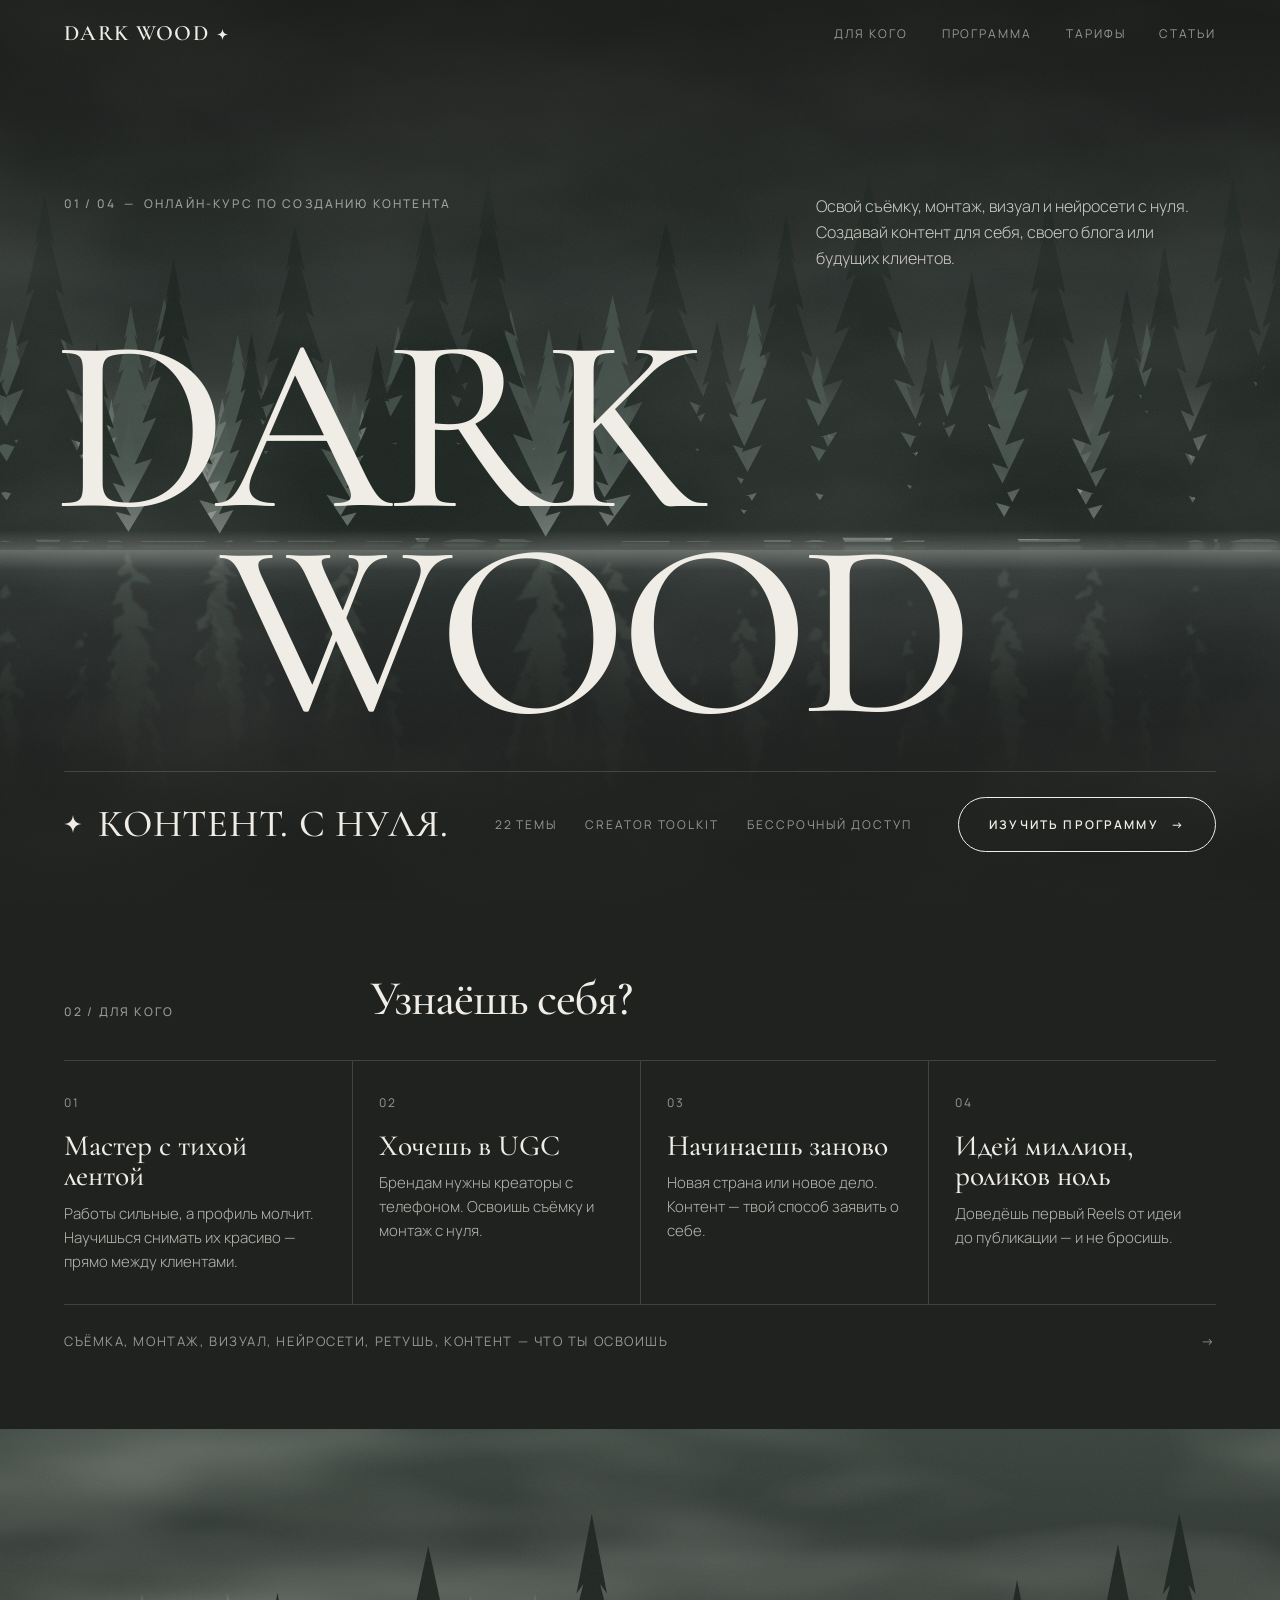
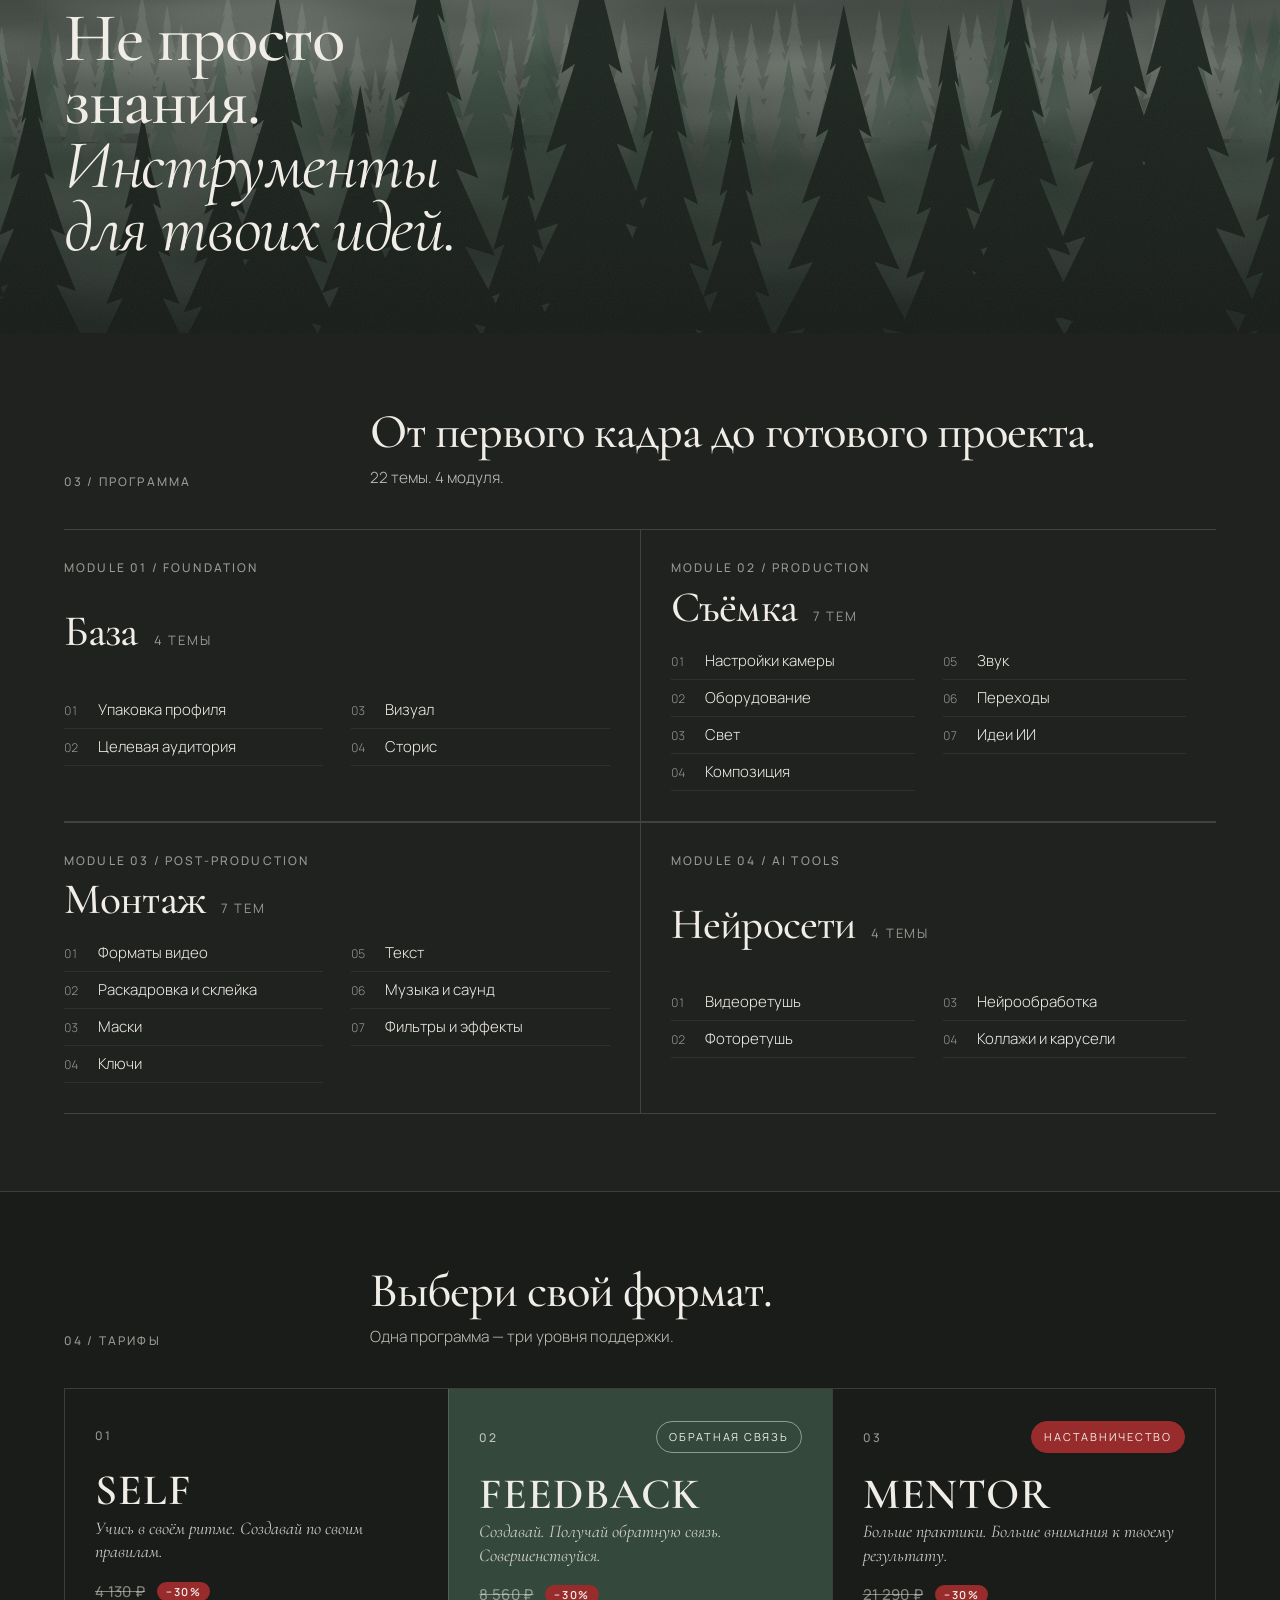
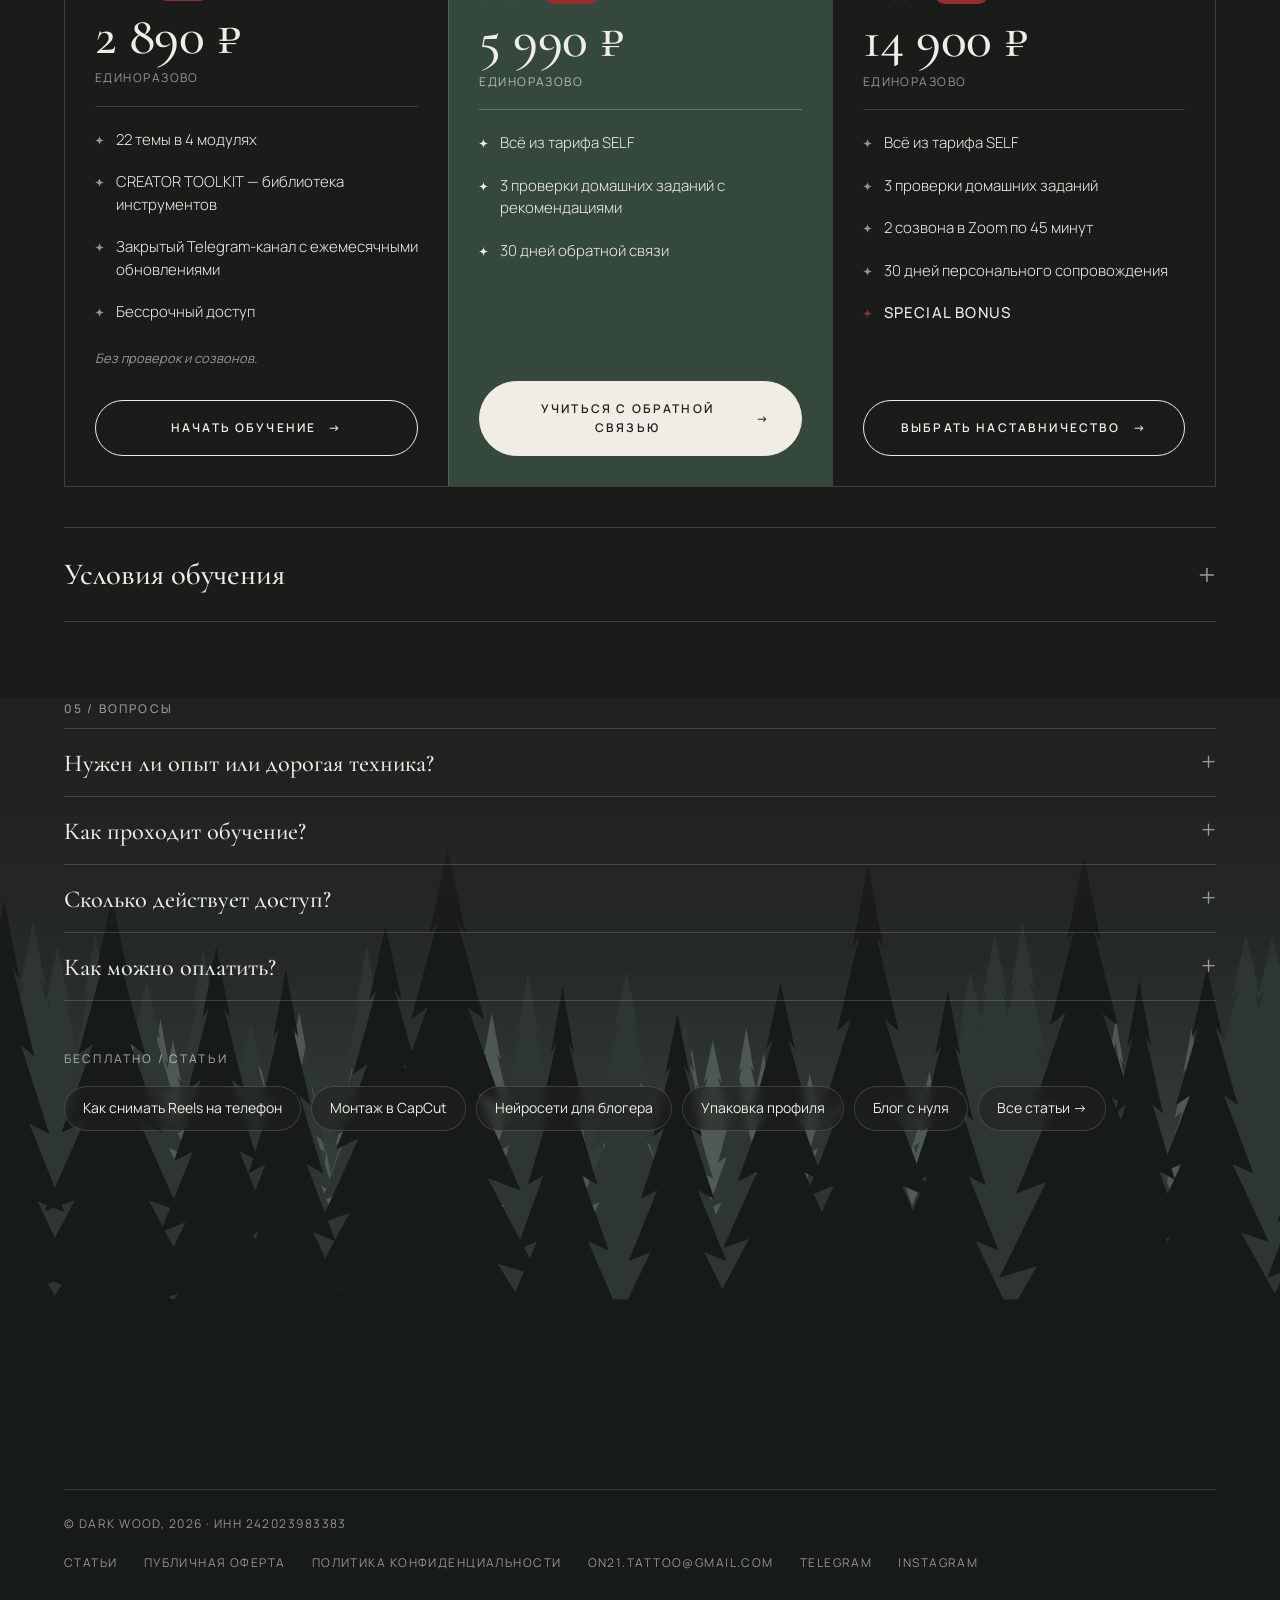
==== commit ae302df7: "Connect checkout to payment server; Telegram via Apps Script relay; diagnostics Co-Authored-By: Clau" ====
--- a/index.html
+++ b/index.html
@@ -643,7 +643,7 @@
    Цены и платёжные ссылки. USD — черновые значения, уточнить у Юлии.
    В pay вставить ссылки из платёжных сервисов (рубли / валюта).            */
 const CONFIG = {
-  api: "",          /* адрес функции Yandex Cloud, например https://functions.yandexcloud.net/xxxx */
+  api: "https://functions.yandexcloud.net/d4ejebne464cf5dfpcd2",   /* сервер оплаты (Yandex Cloud) */
   plans: {
     self:     { name: "SELF",     RUB: 2890,  USD: 35,  old: { RUB: 4130,  USD: 50 },  pay: { RUB: "", USD: "" } },
     feedback: { name: "FEEDBACK", RUB: 5990,  USD: 75,  old: { RUB: 8560,  USD: 107 },  pay: { RUB: "", USD: "" } },
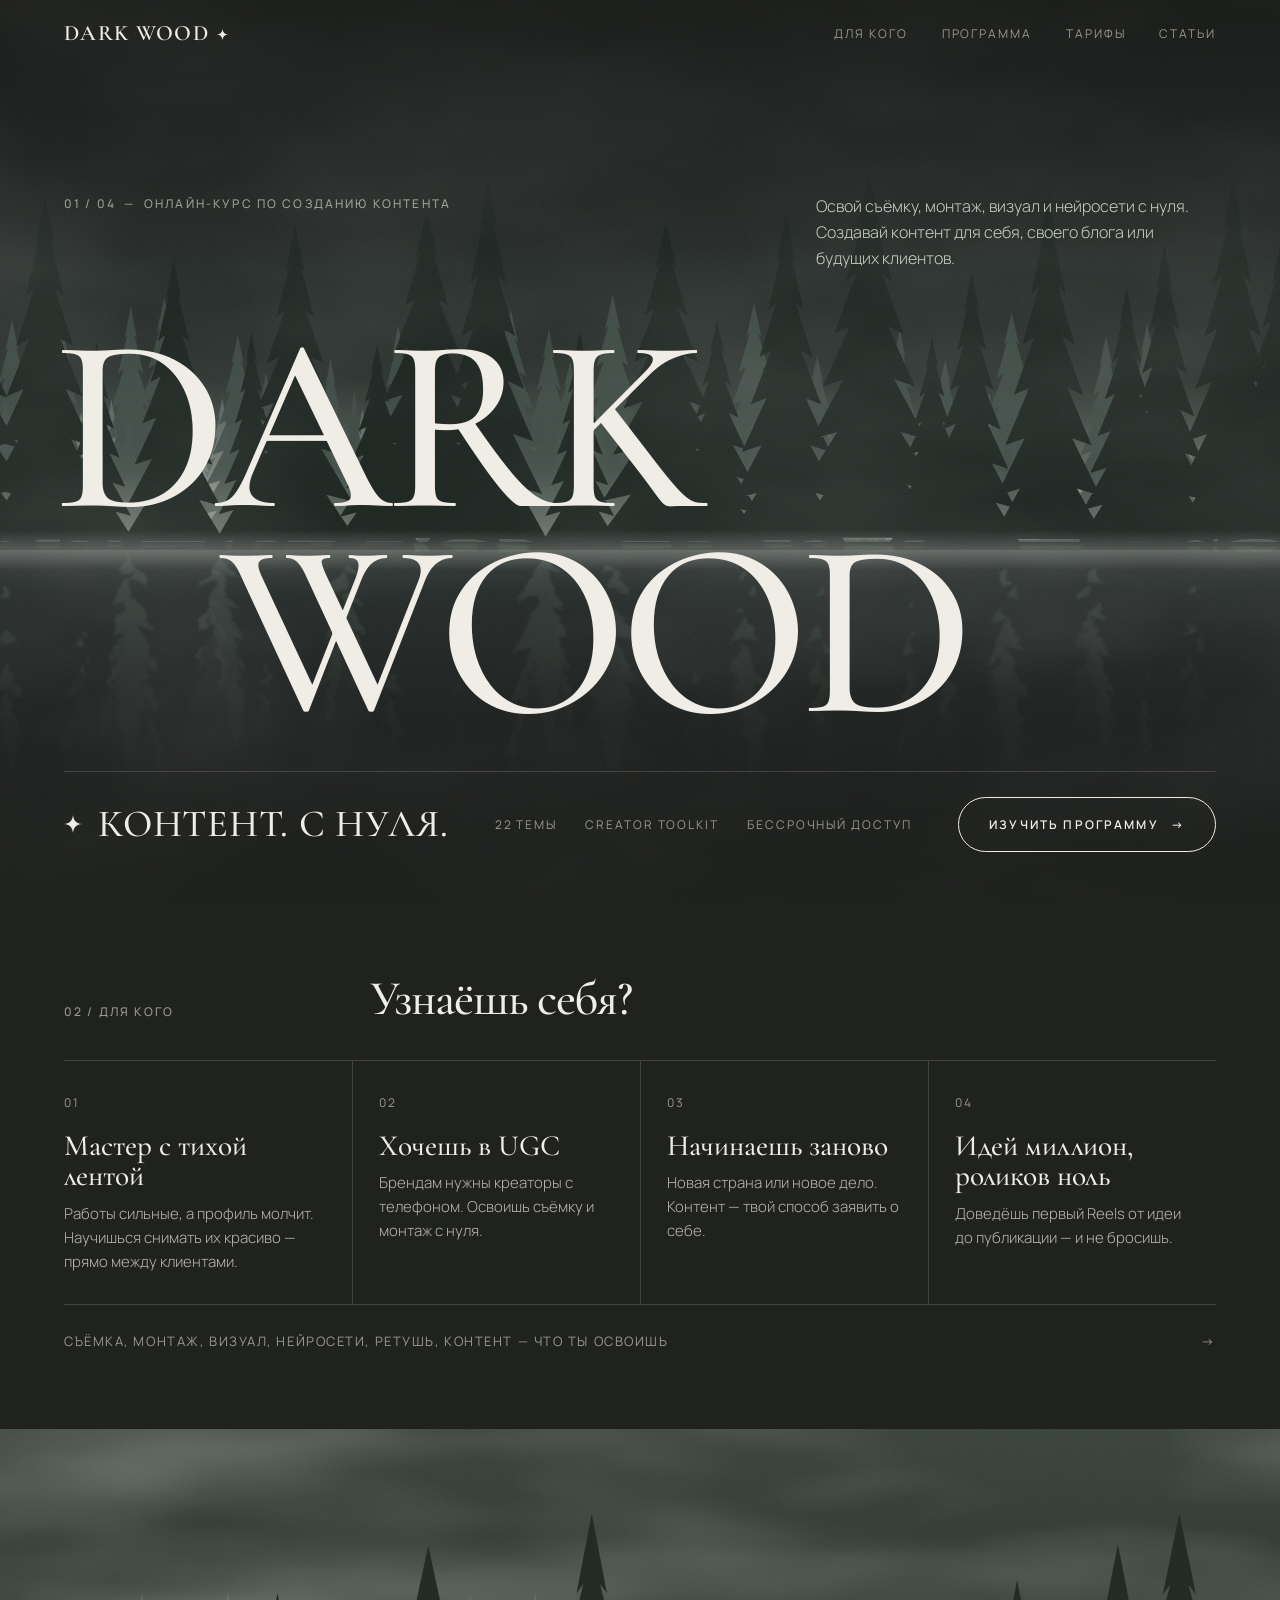
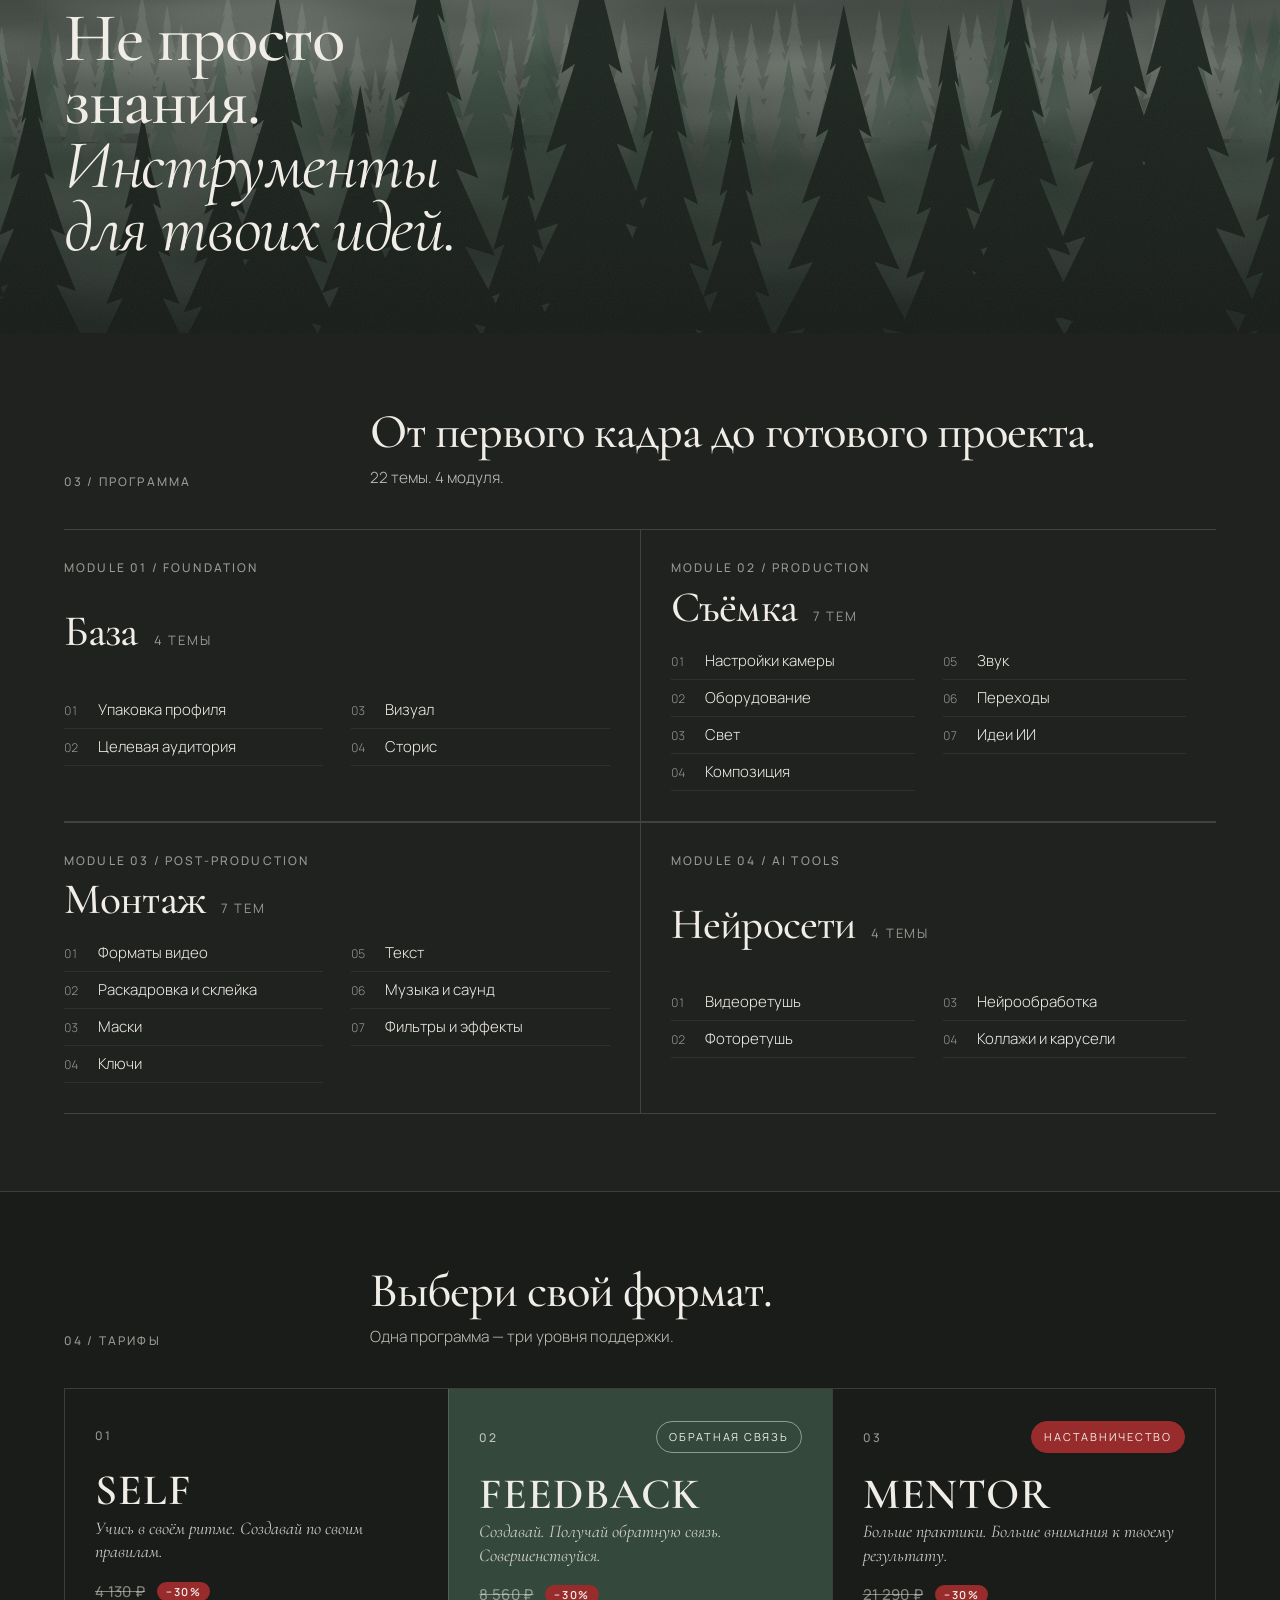
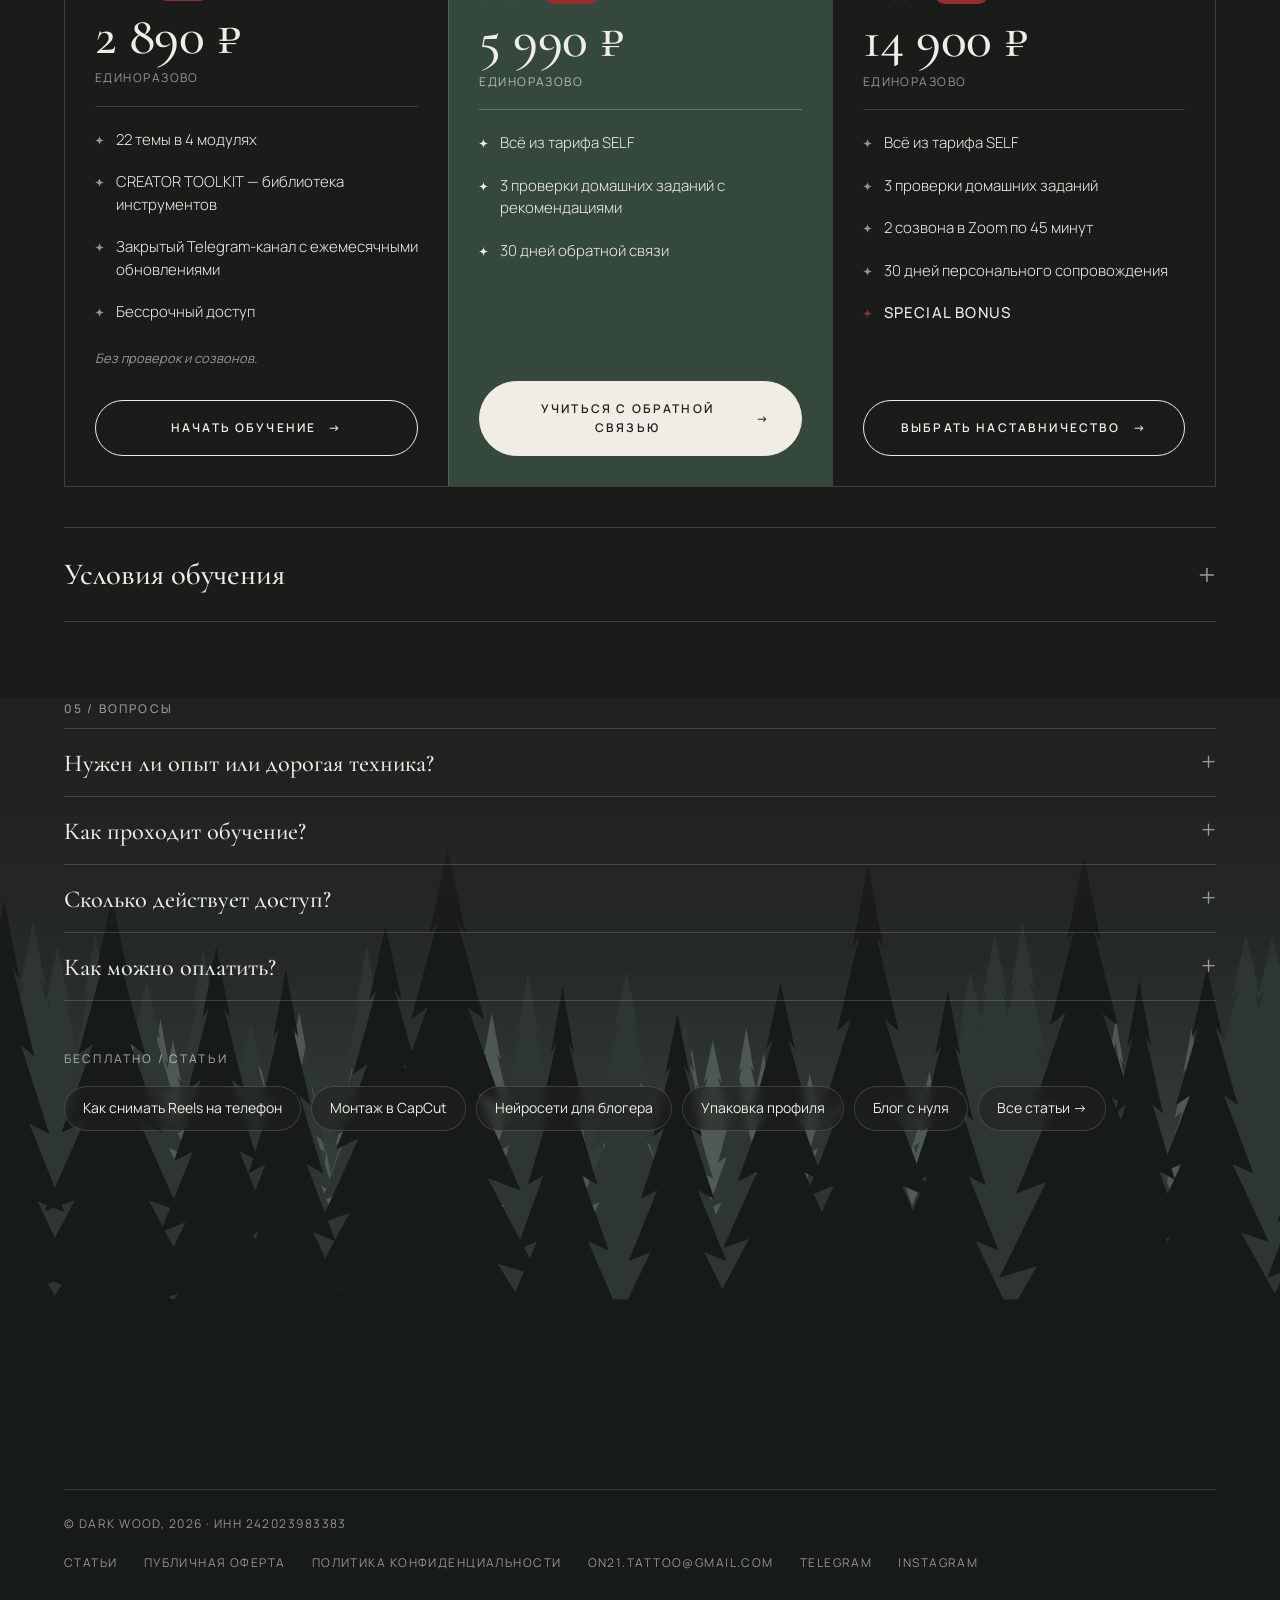
==== commit 36a2f161: "Add favicon.ico and PNG icons so search engines show the DARK WOOD star Co-Authored-By: Claude Opus " ====
--- a/index.html
+++ b/index.html
@@ -9,7 +9,10 @@
 <meta name="robots" content="index, follow">
 <link rel="canonical" href="https://hulijuli.com/">
 <meta name="theme-color" content="#202220">
-<link rel="icon" href="favicon.svg" type="image/svg+xml">
+<link rel="icon" href="/favicon.ico" sizes="48x48">
+<link rel="icon" href="/favicon.svg" type="image/svg+xml">
+<link rel="icon" href="/favicon-192.png" type="image/png" sizes="192x192">
+<link rel="apple-touch-icon" href="/apple-touch-icon.png">
 <meta property="og:type" content="website">
 <meta property="og:locale" content="ru_RU">
 <meta property="og:site_name" content="DARK WOOD">
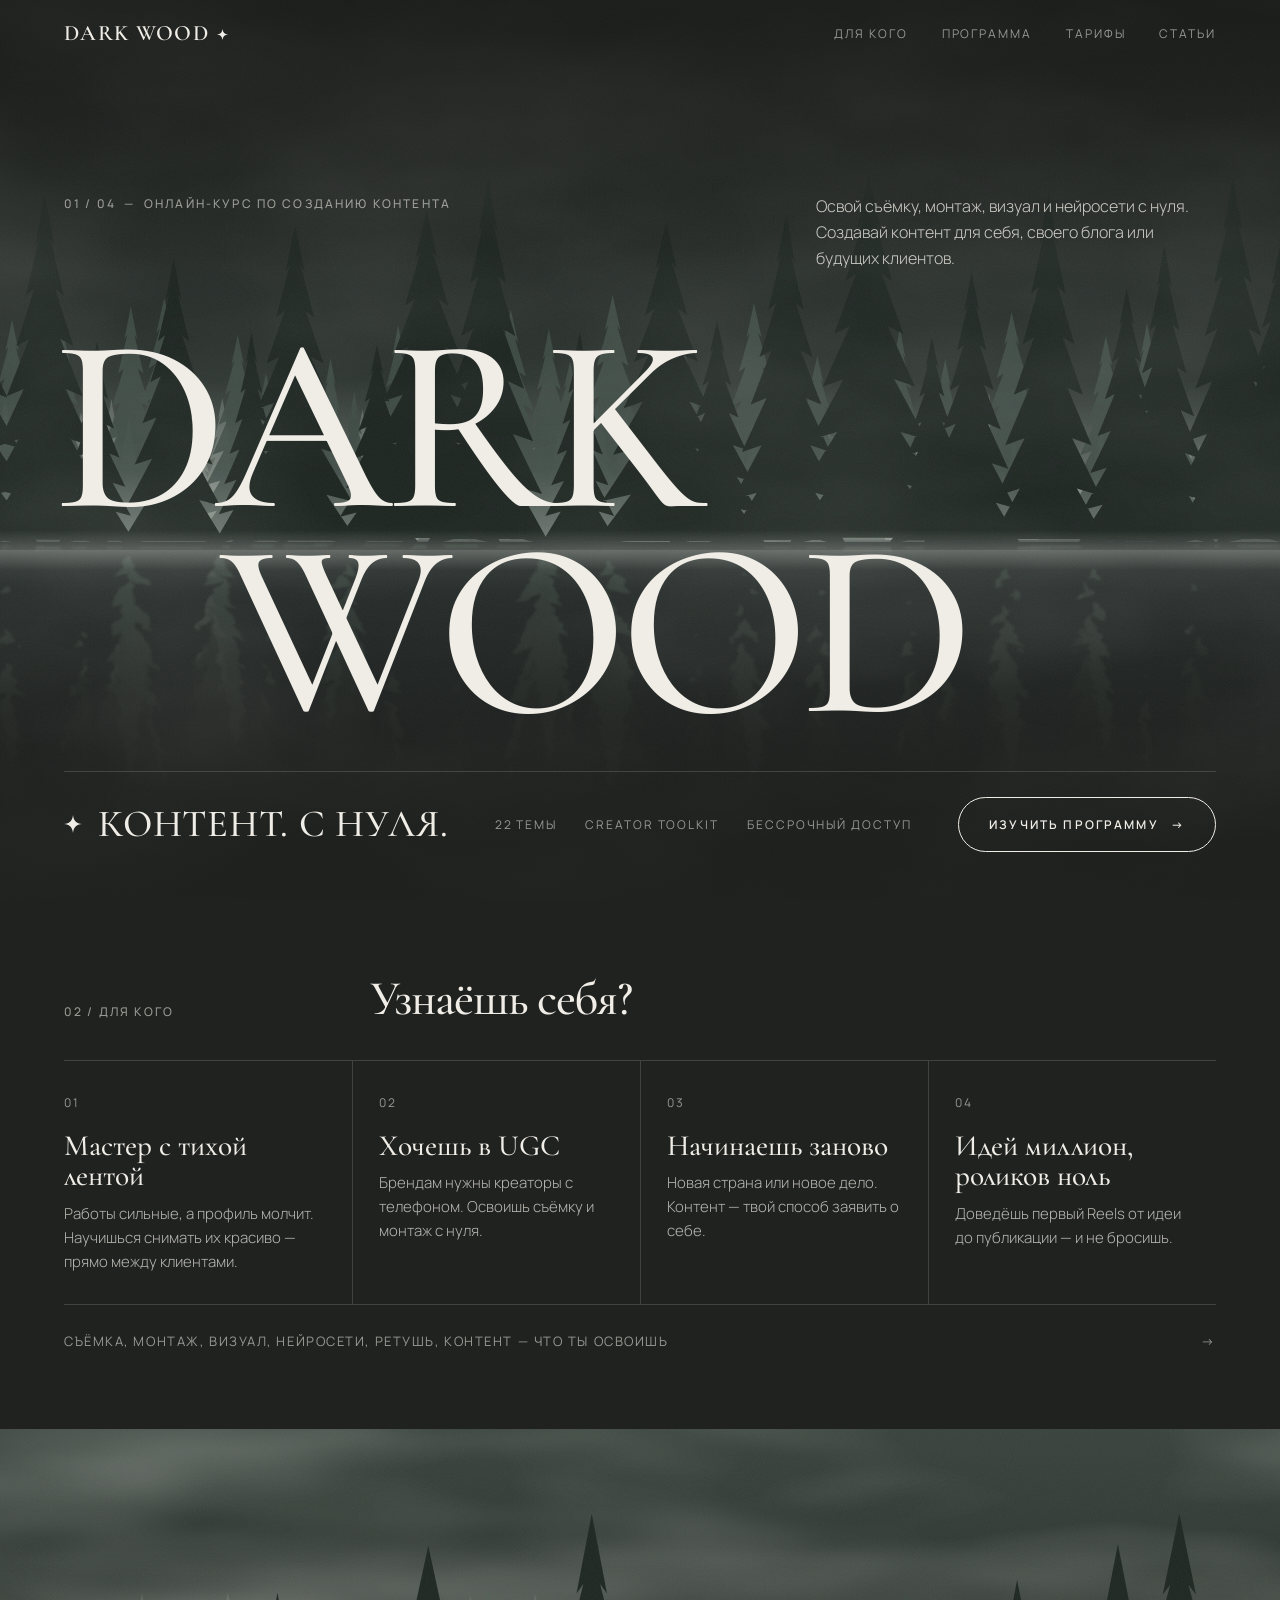
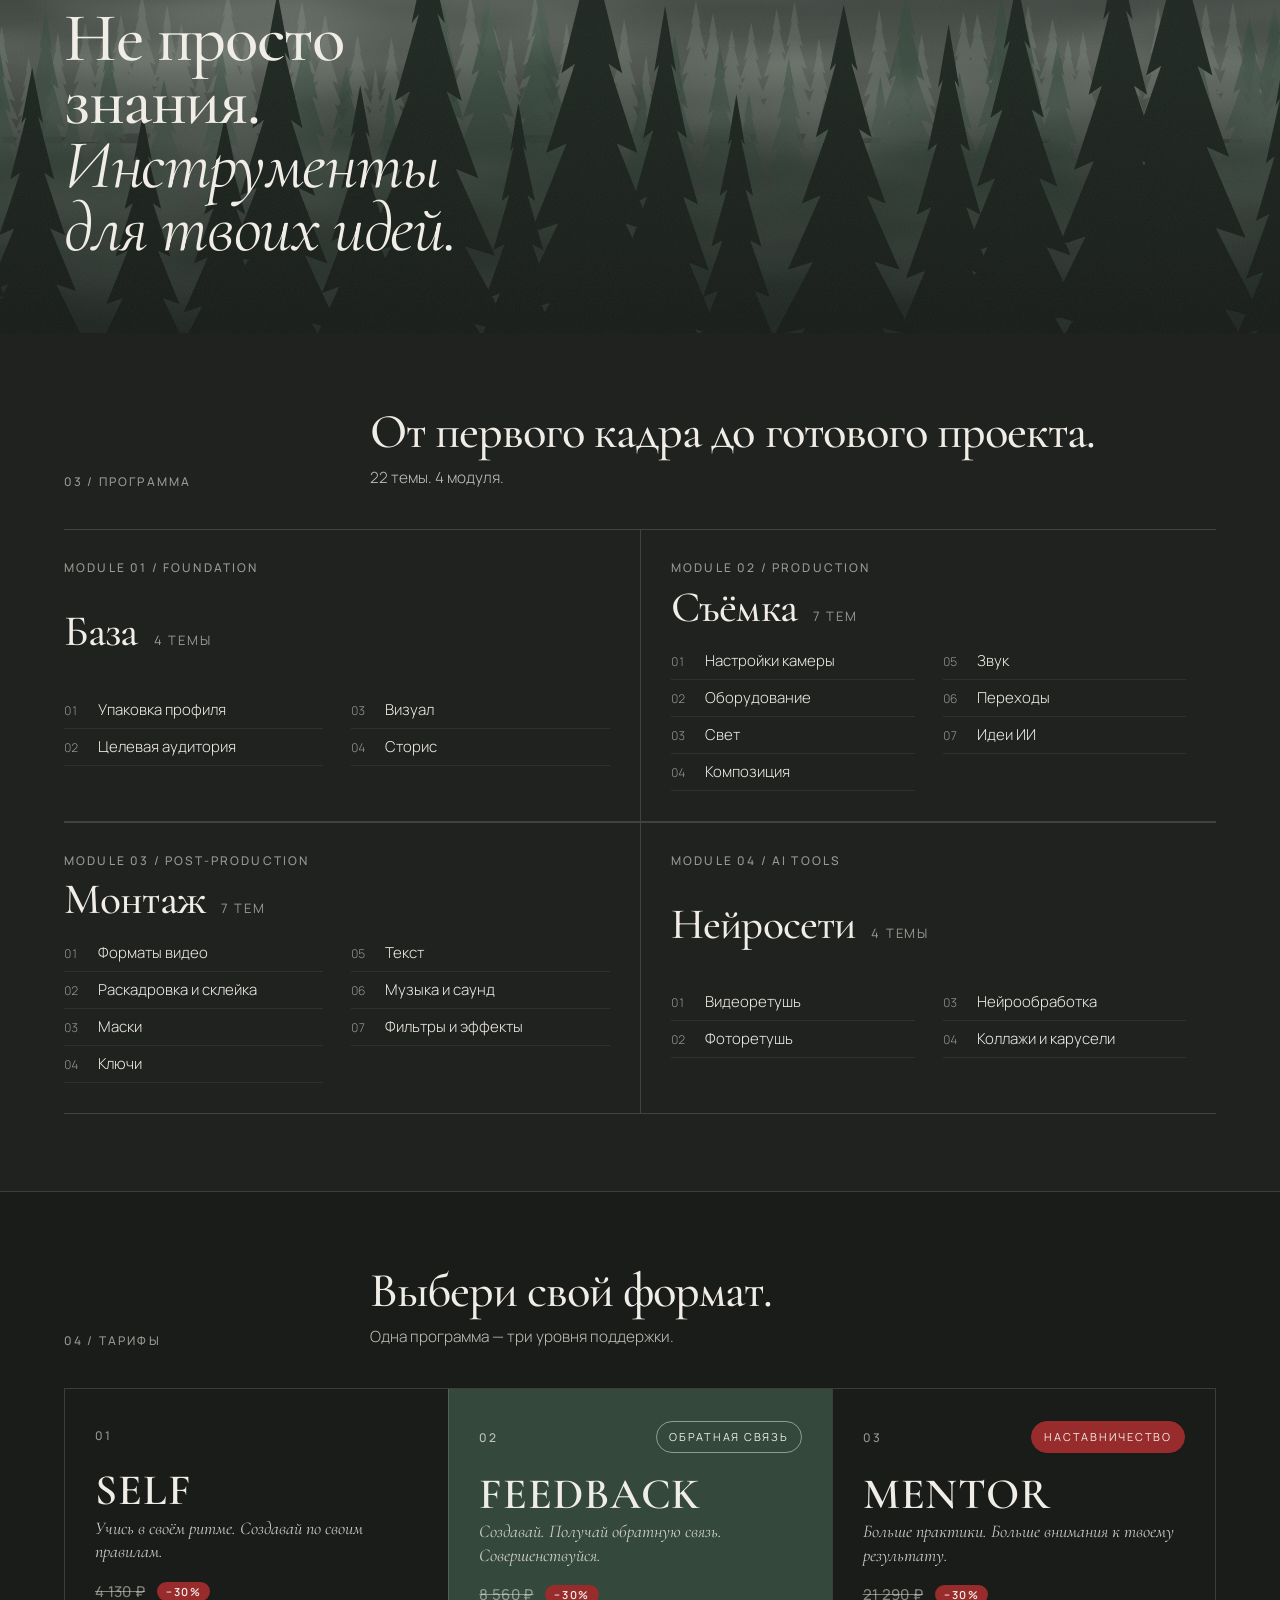
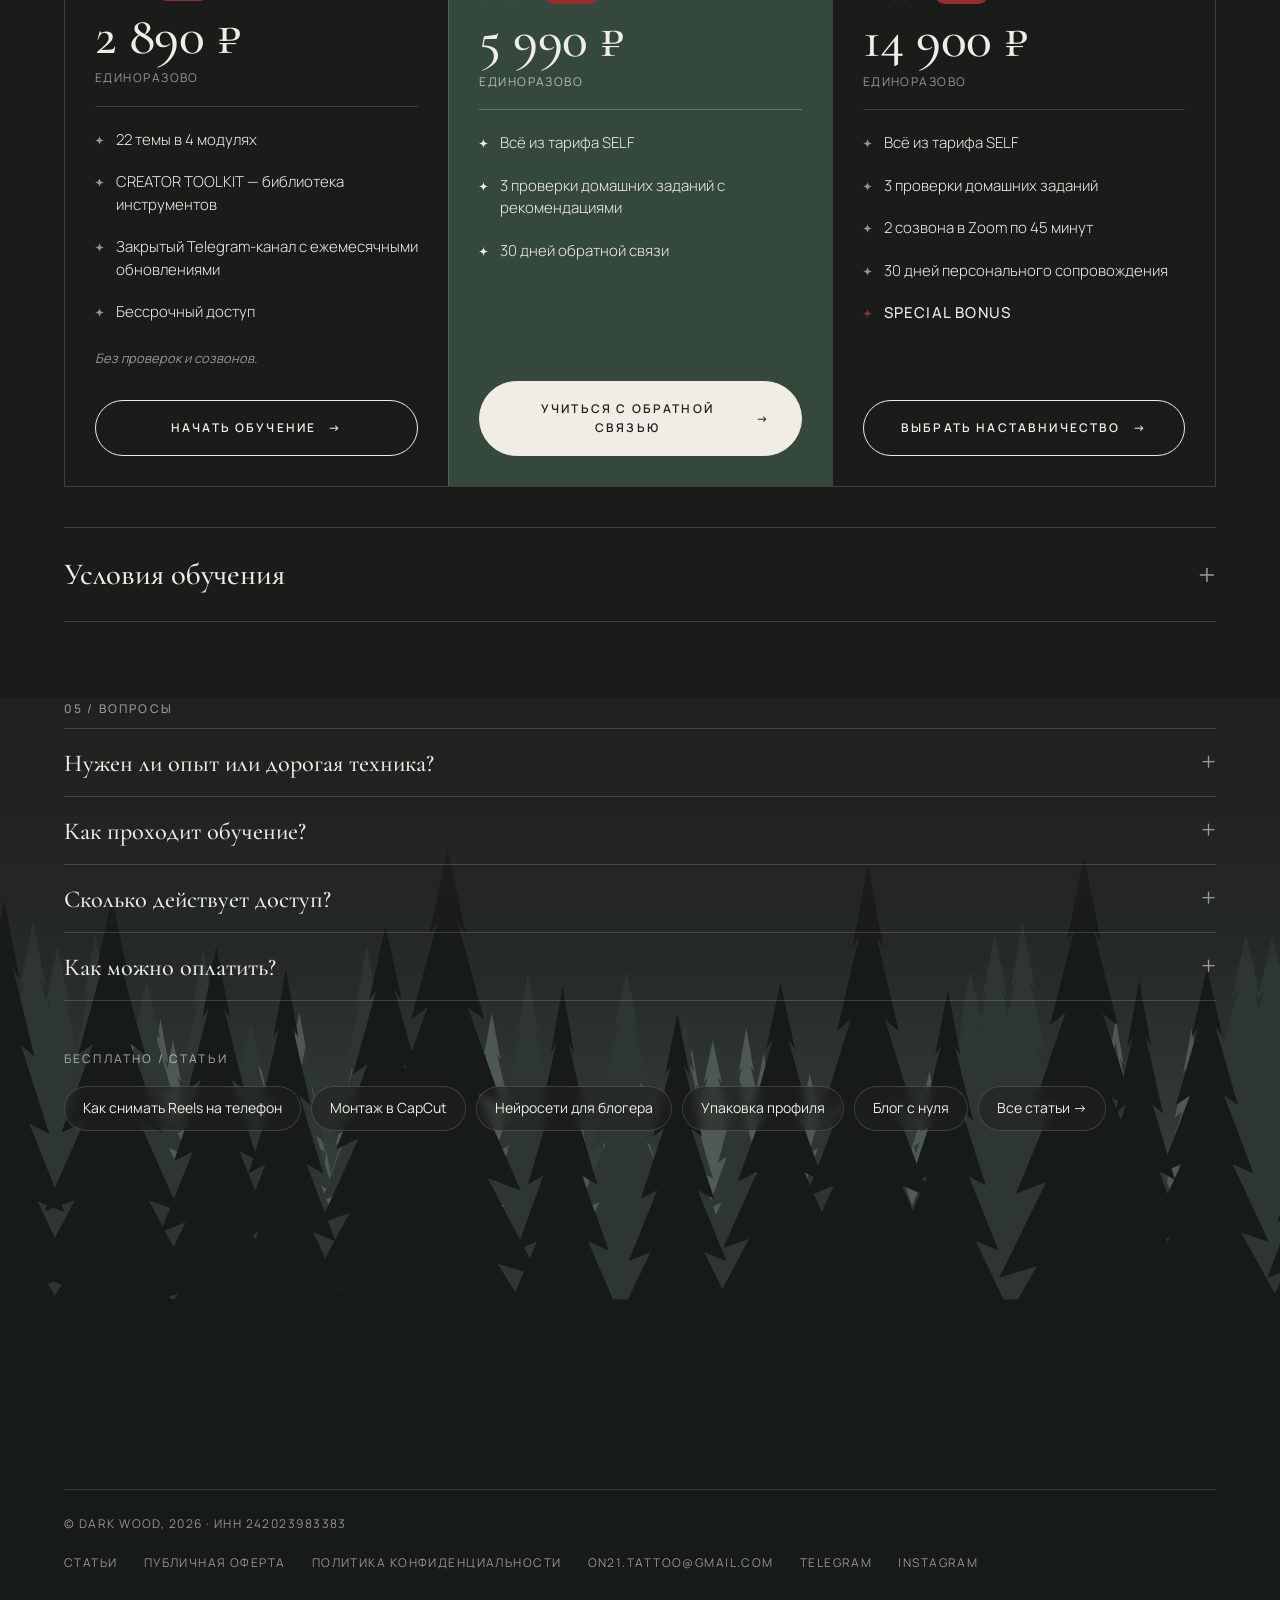
==== commit b7fe8377: "Checkout and thank-you page: tell buyers to check spam for the bot link email Co-Authored-By: Claude" ====
--- a/index.html
+++ b/index.html
@@ -637,7 +637,7 @@
       <span class="amt" id="amtUSD"></span>
     </button>
     <div class="dlg-msg" id="dlgMsg"></div>
-    <p class="dlg-note">После оплаты откроется страница со ссылкой на бота курса — он сразу выдаст доступ к закрытому каналу курса. <b style="font-weight:500;color:var(--milk)">Оплата не возвращается</b> — доступ ко всем материалам открывается сразу. Нажимая кнопку оплаты, вы принимаете условия <a href="oferta.html" style="text-decoration:underline">публичной оферты</a> и даёте согласие на обработку персональных данных согласно <a href="privacy.html" style="text-decoration:underline">политике конфиденциальности</a>.</p>
+    <p class="dlg-note">После оплаты откроется страница со ссылкой на бота курса — он сразу выдаст доступ к закрытому каналу курса. Эта же ссылка придёт письмом на твой email — <b style="font-weight:500;color:var(--milk)">если письма нет во «Входящих», проверь папку «Спам»</b>. <b style="font-weight:500;color:var(--milk)">Оплата не возвращается</b> — доступ ко всем материалам открывается сразу. Нажимая кнопку оплаты, вы принимаете условия <a href="oferta.html" style="text-decoration:underline">публичной оферты</a> и даёте согласие на обработку персональных данных согласно <a href="privacy.html" style="text-decoration:underline">политике конфиденциальности</a>.</p>
   </div>
 </div>
 
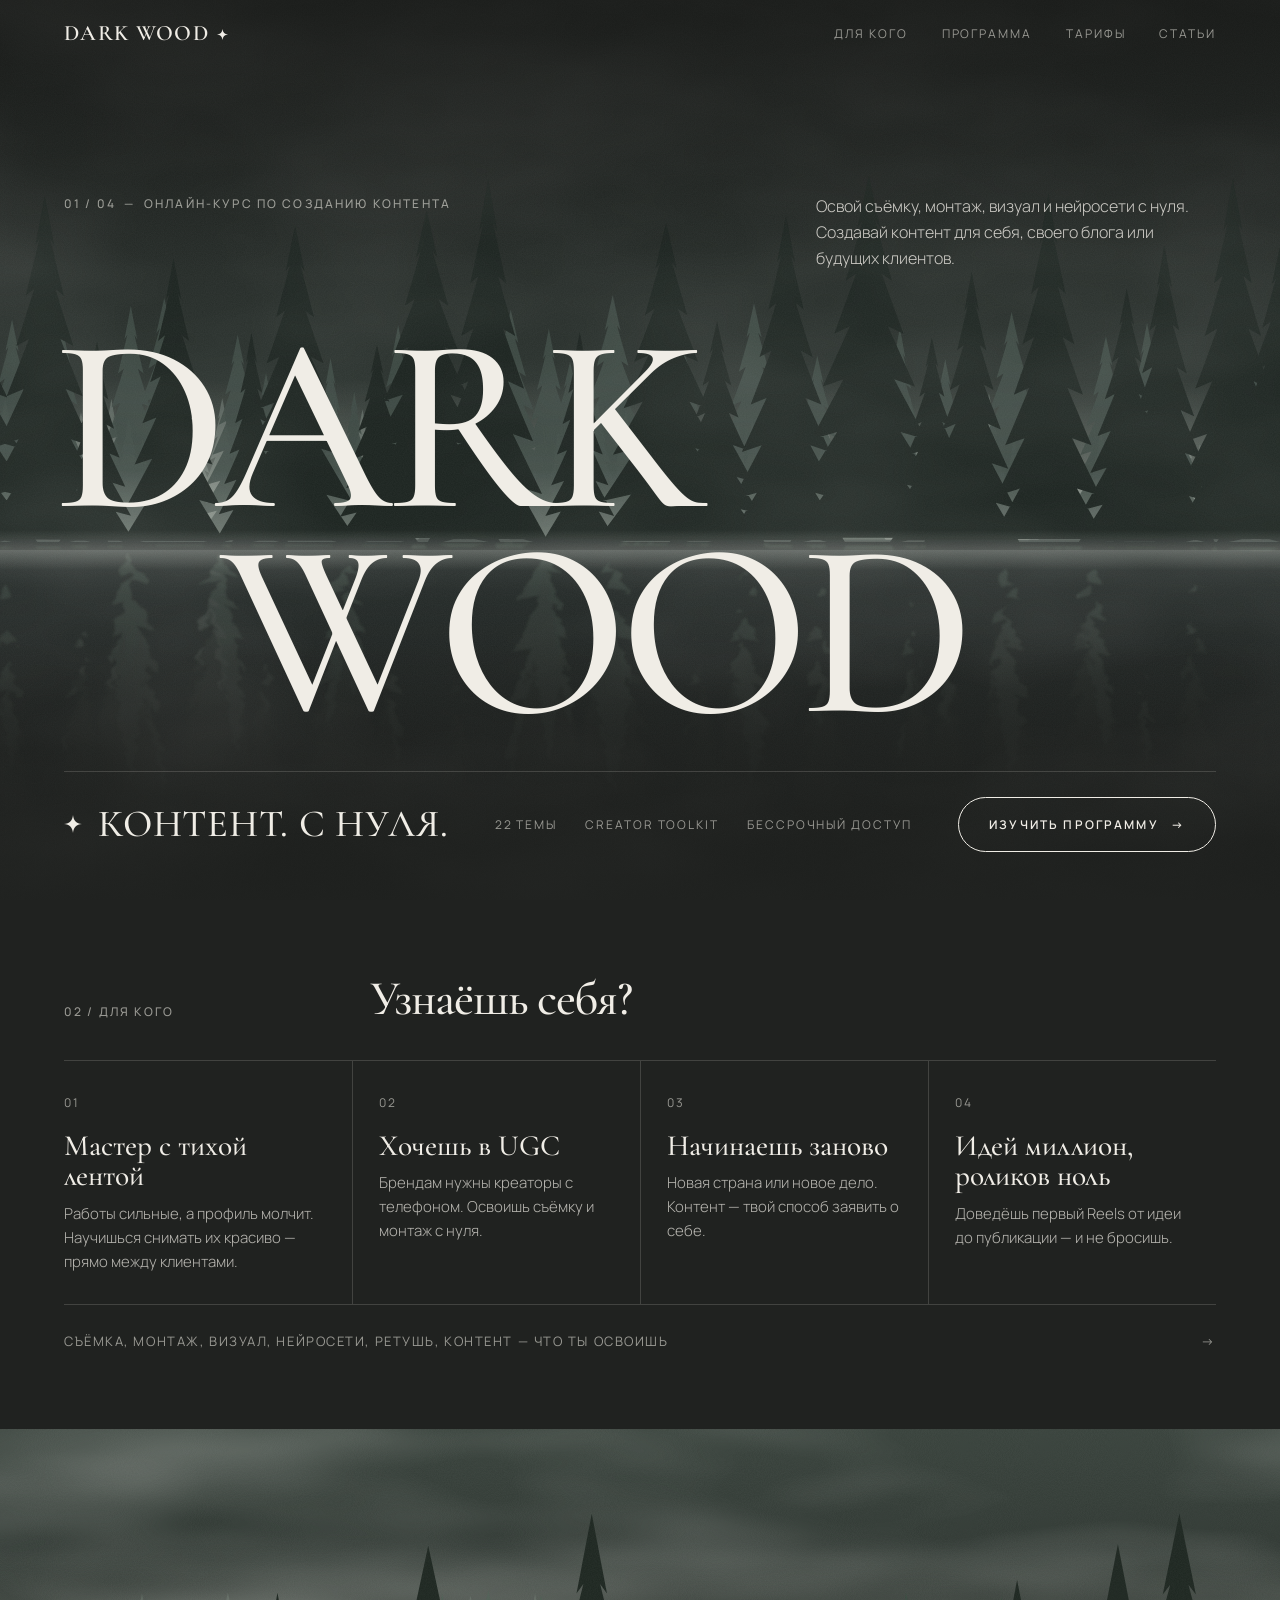
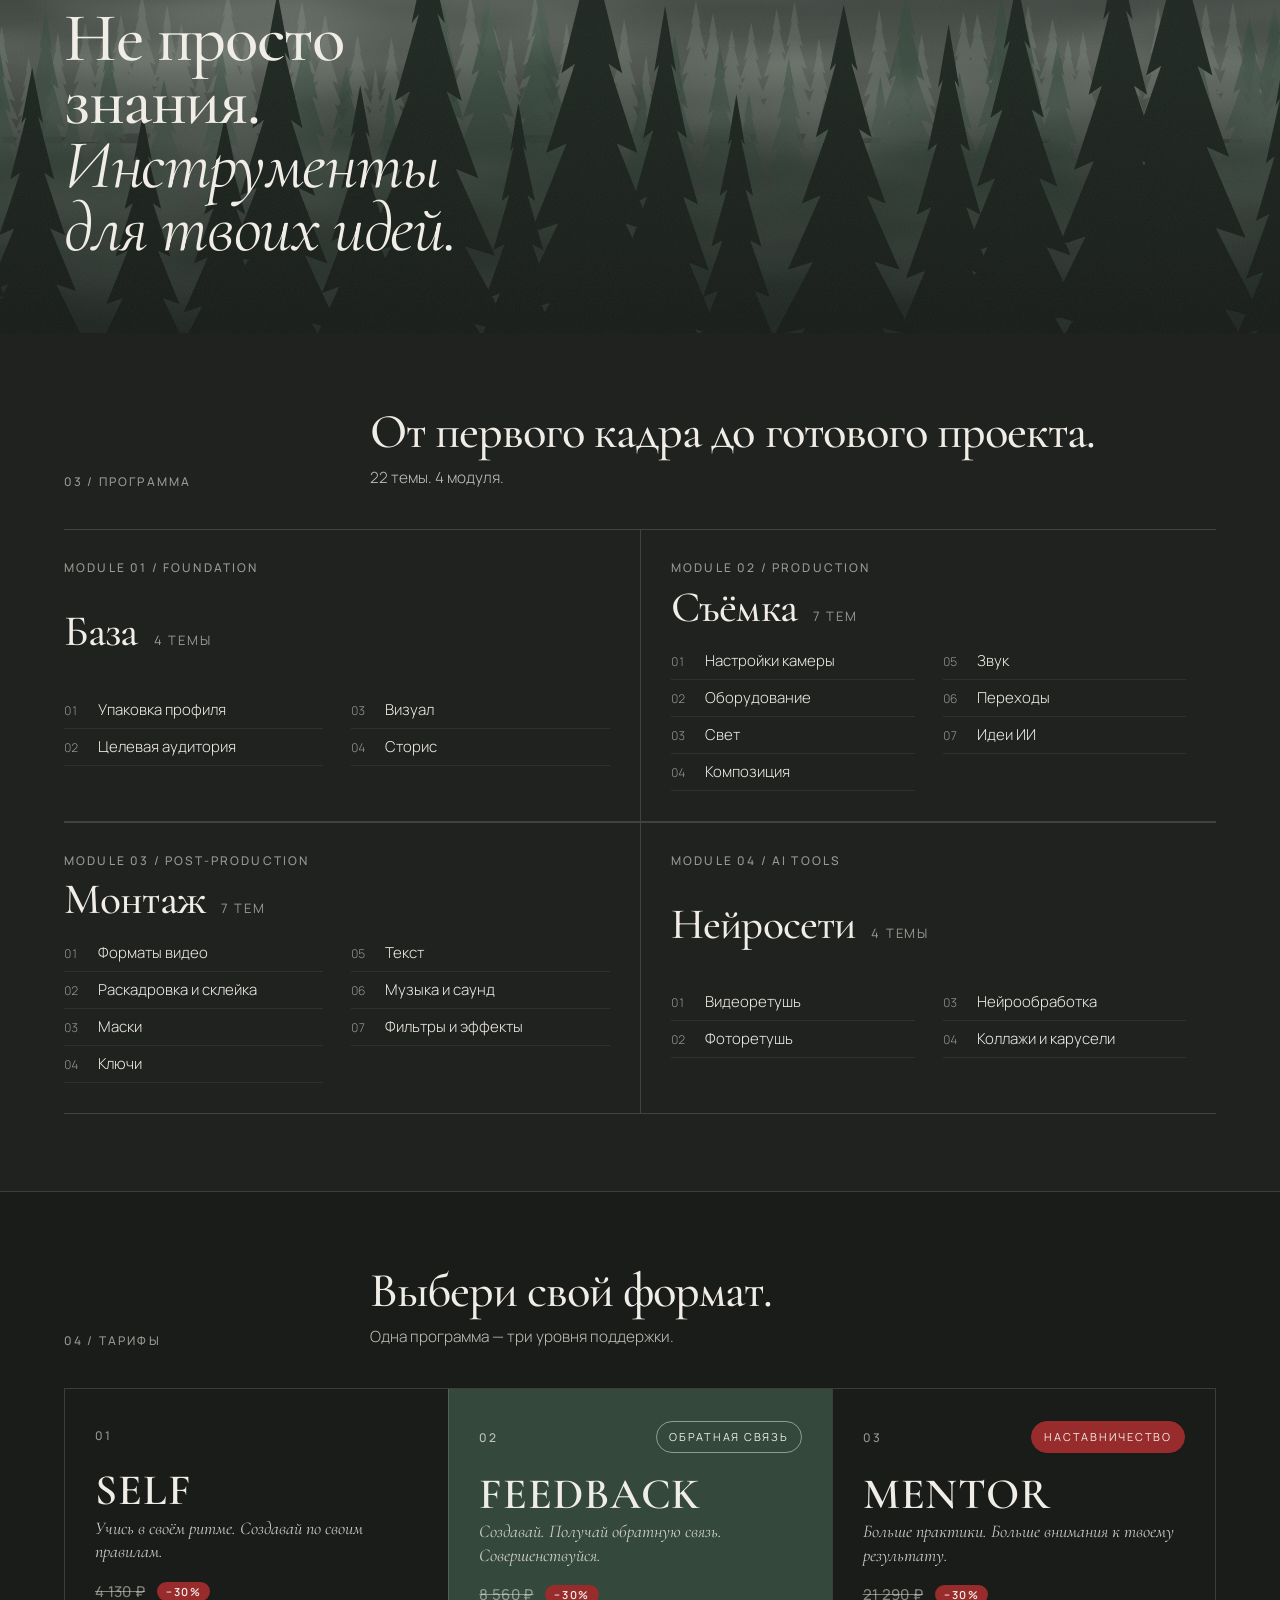
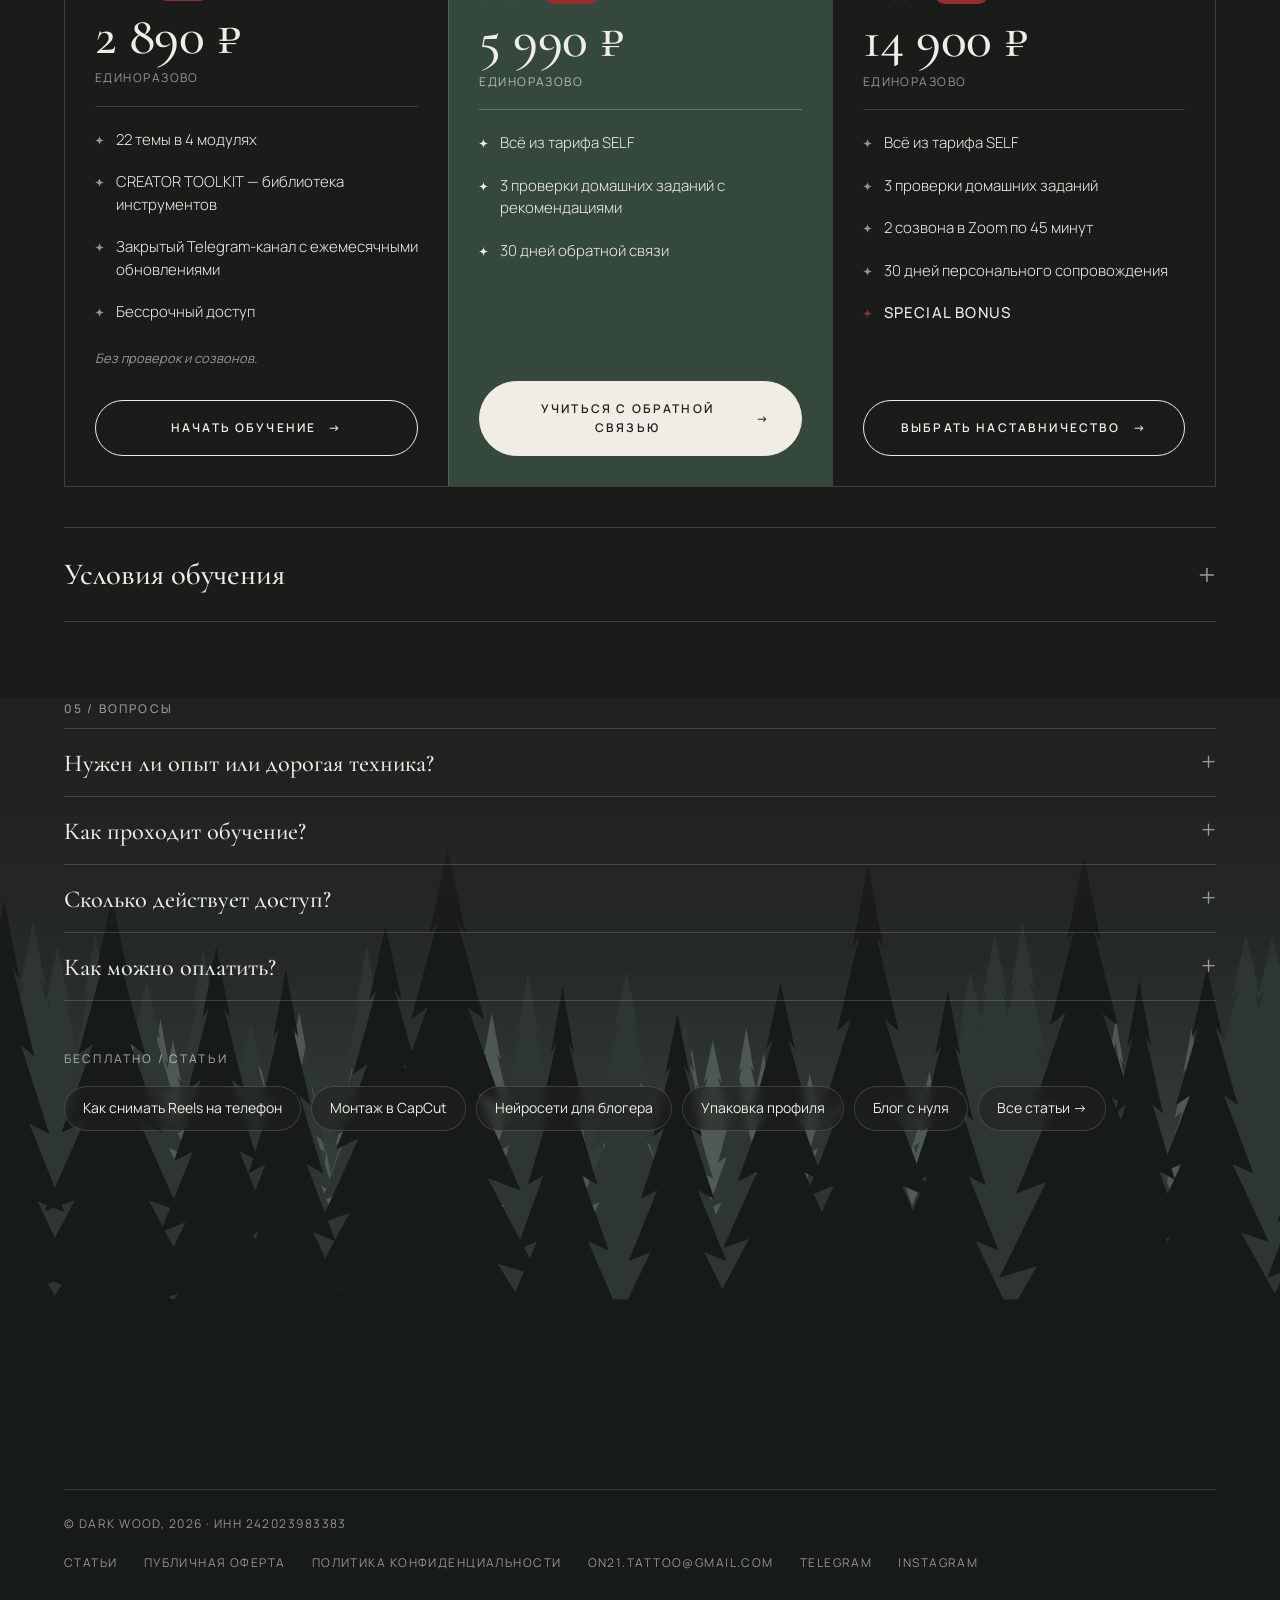
==== commit 4416929a: "Checkout and thank-you page: mention the email with the bot link may land in spam Co-Authored-By: Cl" ====
--- a/index.html
+++ b/index.html
@@ -625,7 +625,7 @@
     </form>
     <div class="promo-msg" id="promoMsg" aria-live="polite"></div>
     <div class="buyer">
-      <input id="buyEmail" type="email" placeholder="Email — на него придёт чек" autocomplete="email" required>
+      <input id="buyEmail" type="email" placeholder="Email — на него придут чек и доступ" autocomplete="email" required>
       <input id="buyTg" type="text" placeholder="Telegram @username — по желанию" autocomplete="off" maxlength="40">
     </div>
     <button class="pay-opt" data-pay="RUB">
@@ -637,7 +637,7 @@
       <span class="amt" id="amtUSD"></span>
     </button>
     <div class="dlg-msg" id="dlgMsg"></div>
-    <p class="dlg-note">После оплаты откроется страница со ссылкой на бота курса — он сразу выдаст доступ к закрытому каналу курса. Эта же ссылка придёт письмом на твой email — <b style="font-weight:500;color:var(--milk)">если письма нет во «Входящих», проверь папку «Спам»</b>. <b style="font-weight:500;color:var(--milk)">Оплата не возвращается</b> — доступ ко всем материалам открывается сразу. Нажимая кнопку оплаты, вы принимаете условия <a href="oferta.html" style="text-decoration:underline">публичной оферты</a> и даёте согласие на обработку персональных данных согласно <a href="privacy.html" style="text-decoration:underline">политике конфиденциальности</a>.</p>
+    <p class="dlg-note">После оплаты откроется страница со ссылкой на бота курса — он сразу выдаст доступ к закрытому каналу. Ссылка на бота также придёт на указанный email: если письма нет во «Входящих», проверь папку <b style="font-weight:500;color:var(--milk)">«Спам»</b>. Эта же ссылка придёт письмом на твой email — <b style="font-weight:500;color:var(--milk)">если письма нет во «Входящих», проверь папку «Спам»</b>. <b style="font-weight:500;color:var(--milk)">Оплата не возвращается</b> — доступ ко всем материалам открывается сразу. Нажимая кнопку оплаты, вы принимаете условия <a href="oferta.html" style="text-decoration:underline">публичной оферты</a> и даёте согласие на обработку персональных данных согласно <a href="privacy.html" style="text-decoration:underline">политике конфиденциальности</a>.</p>
   </div>
 </div>
 
